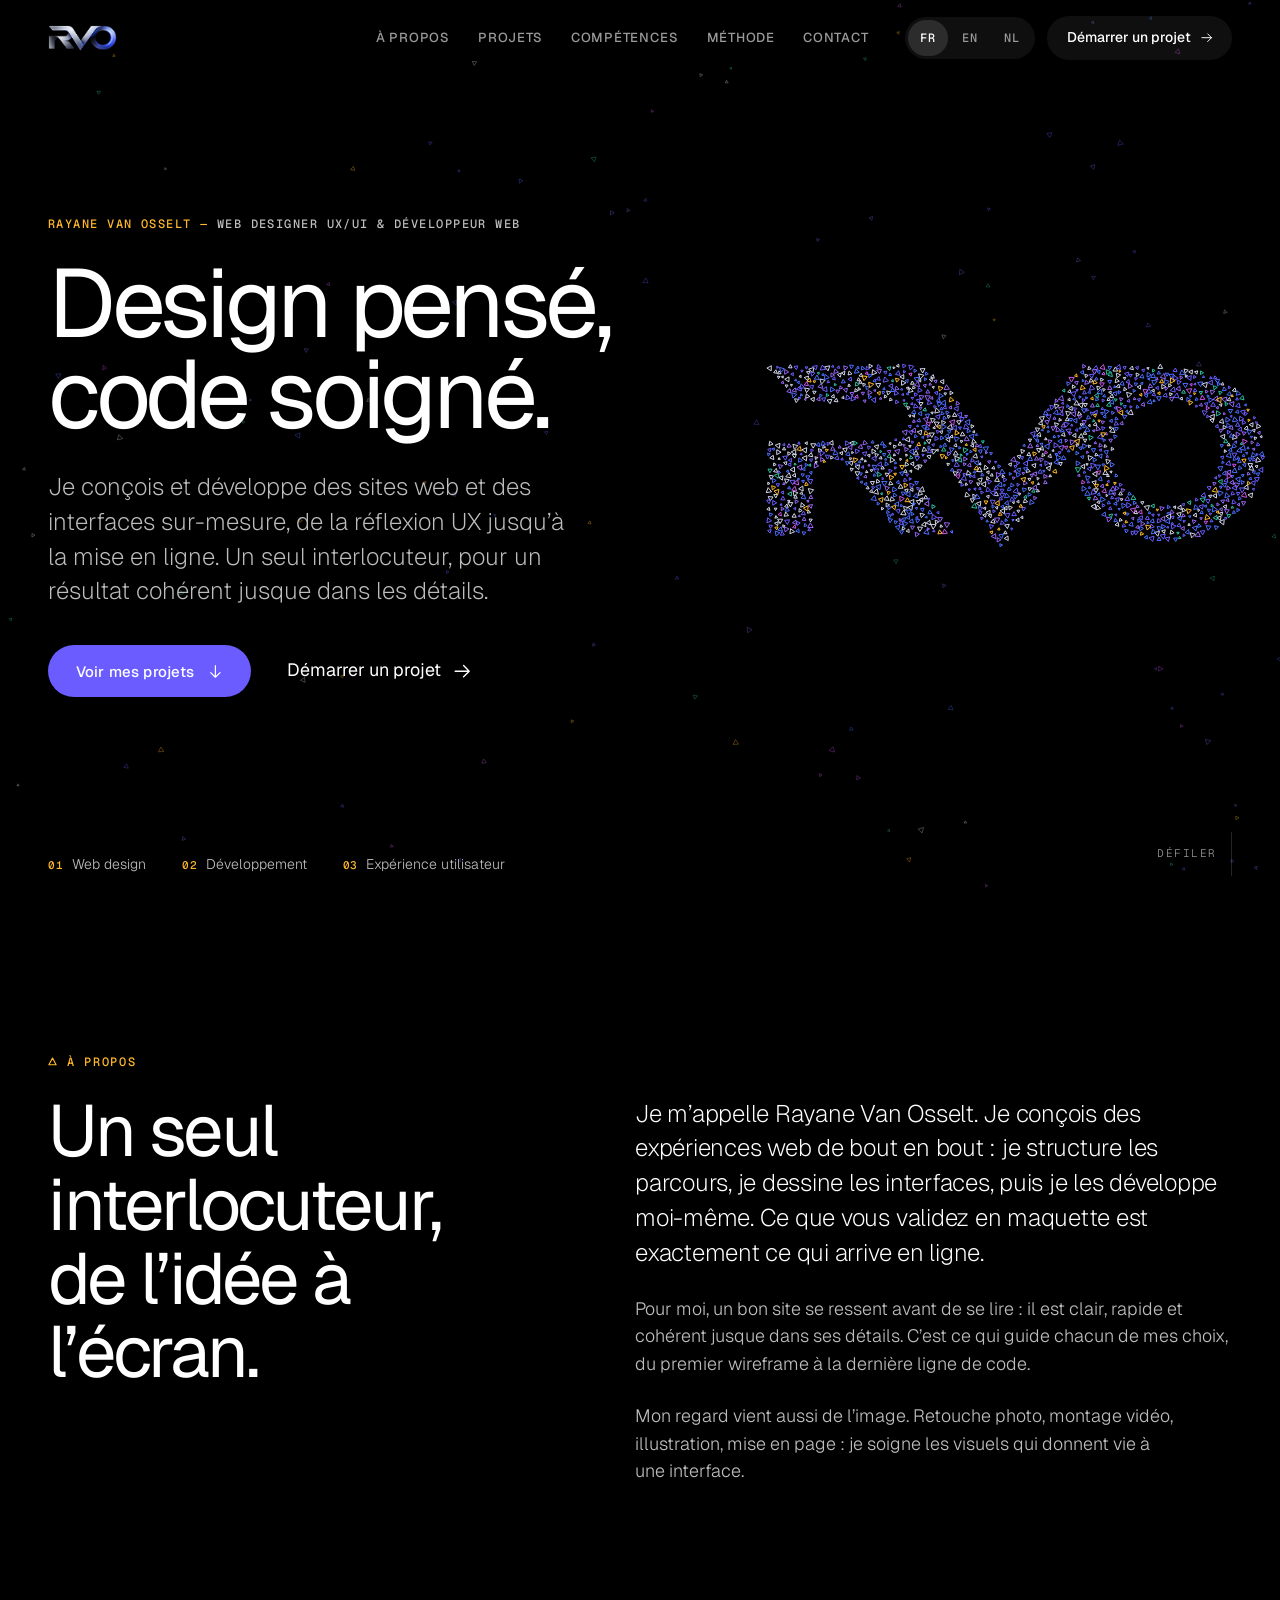
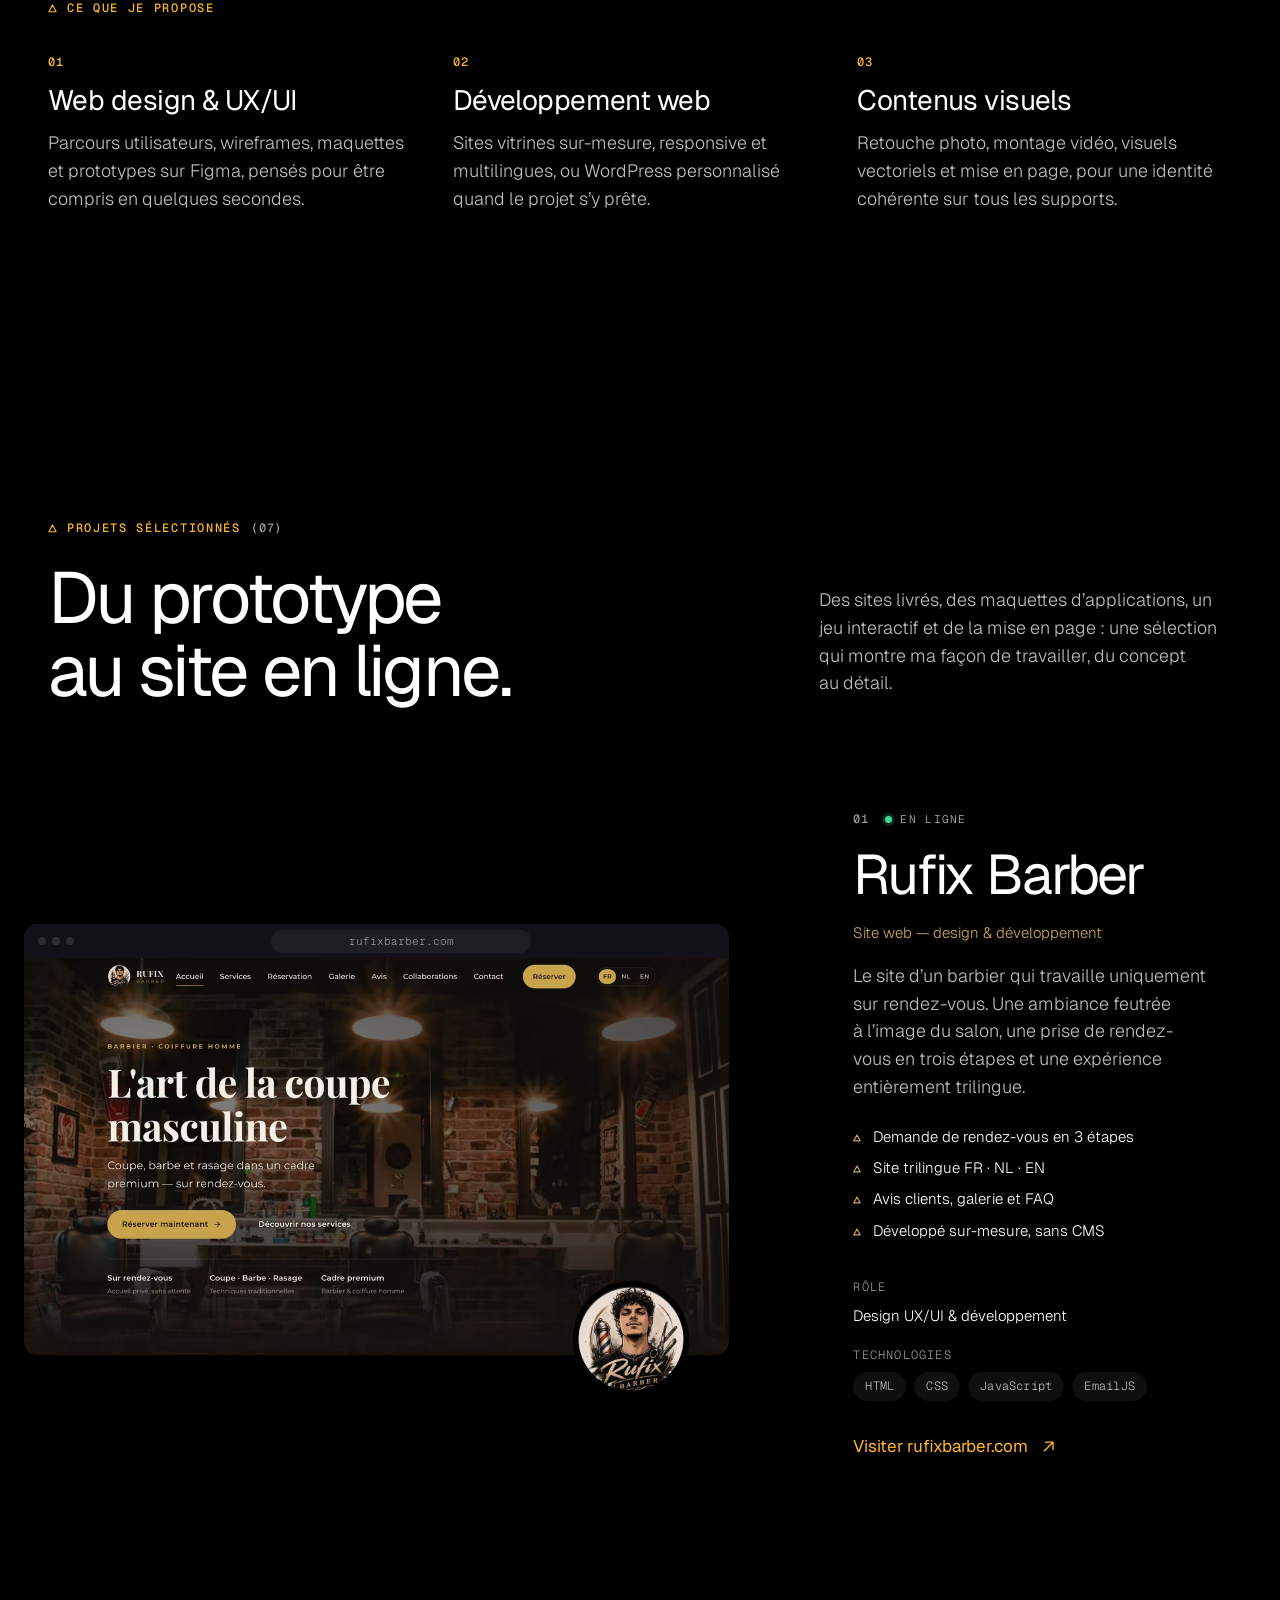
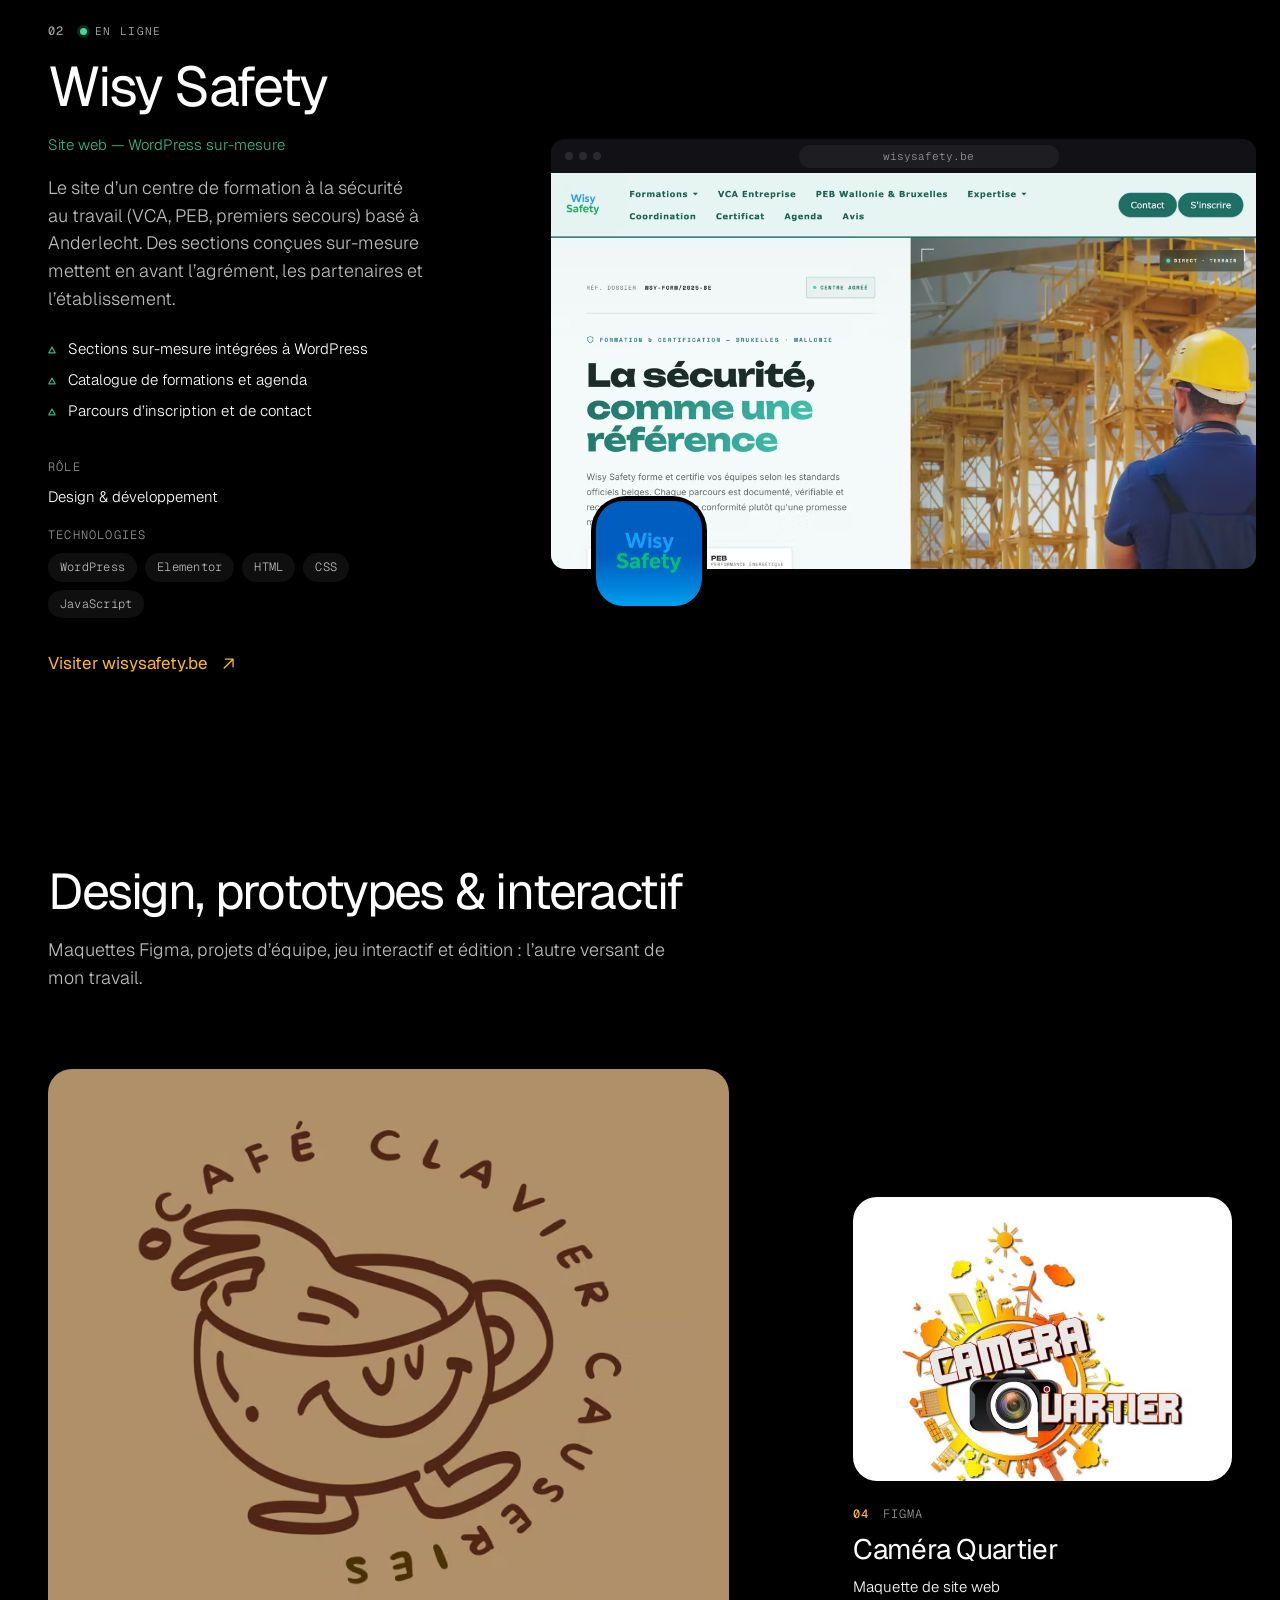
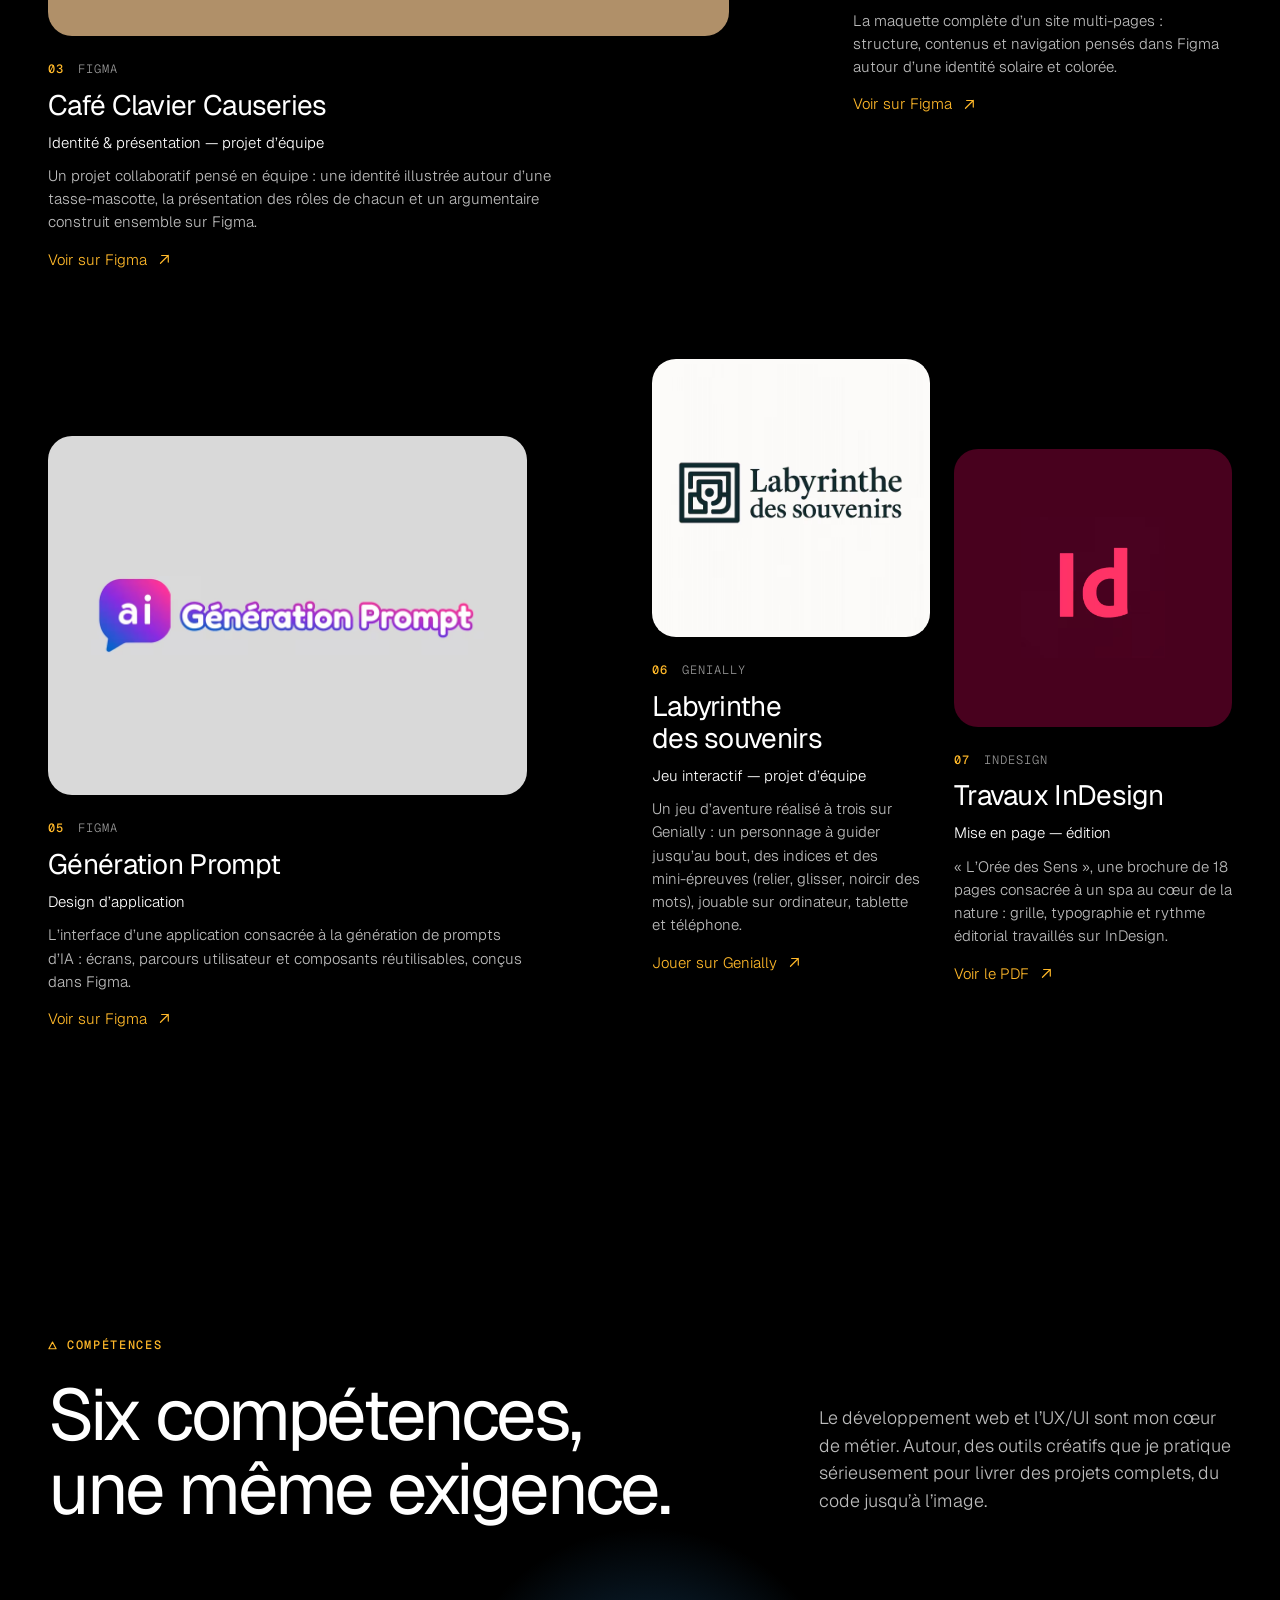
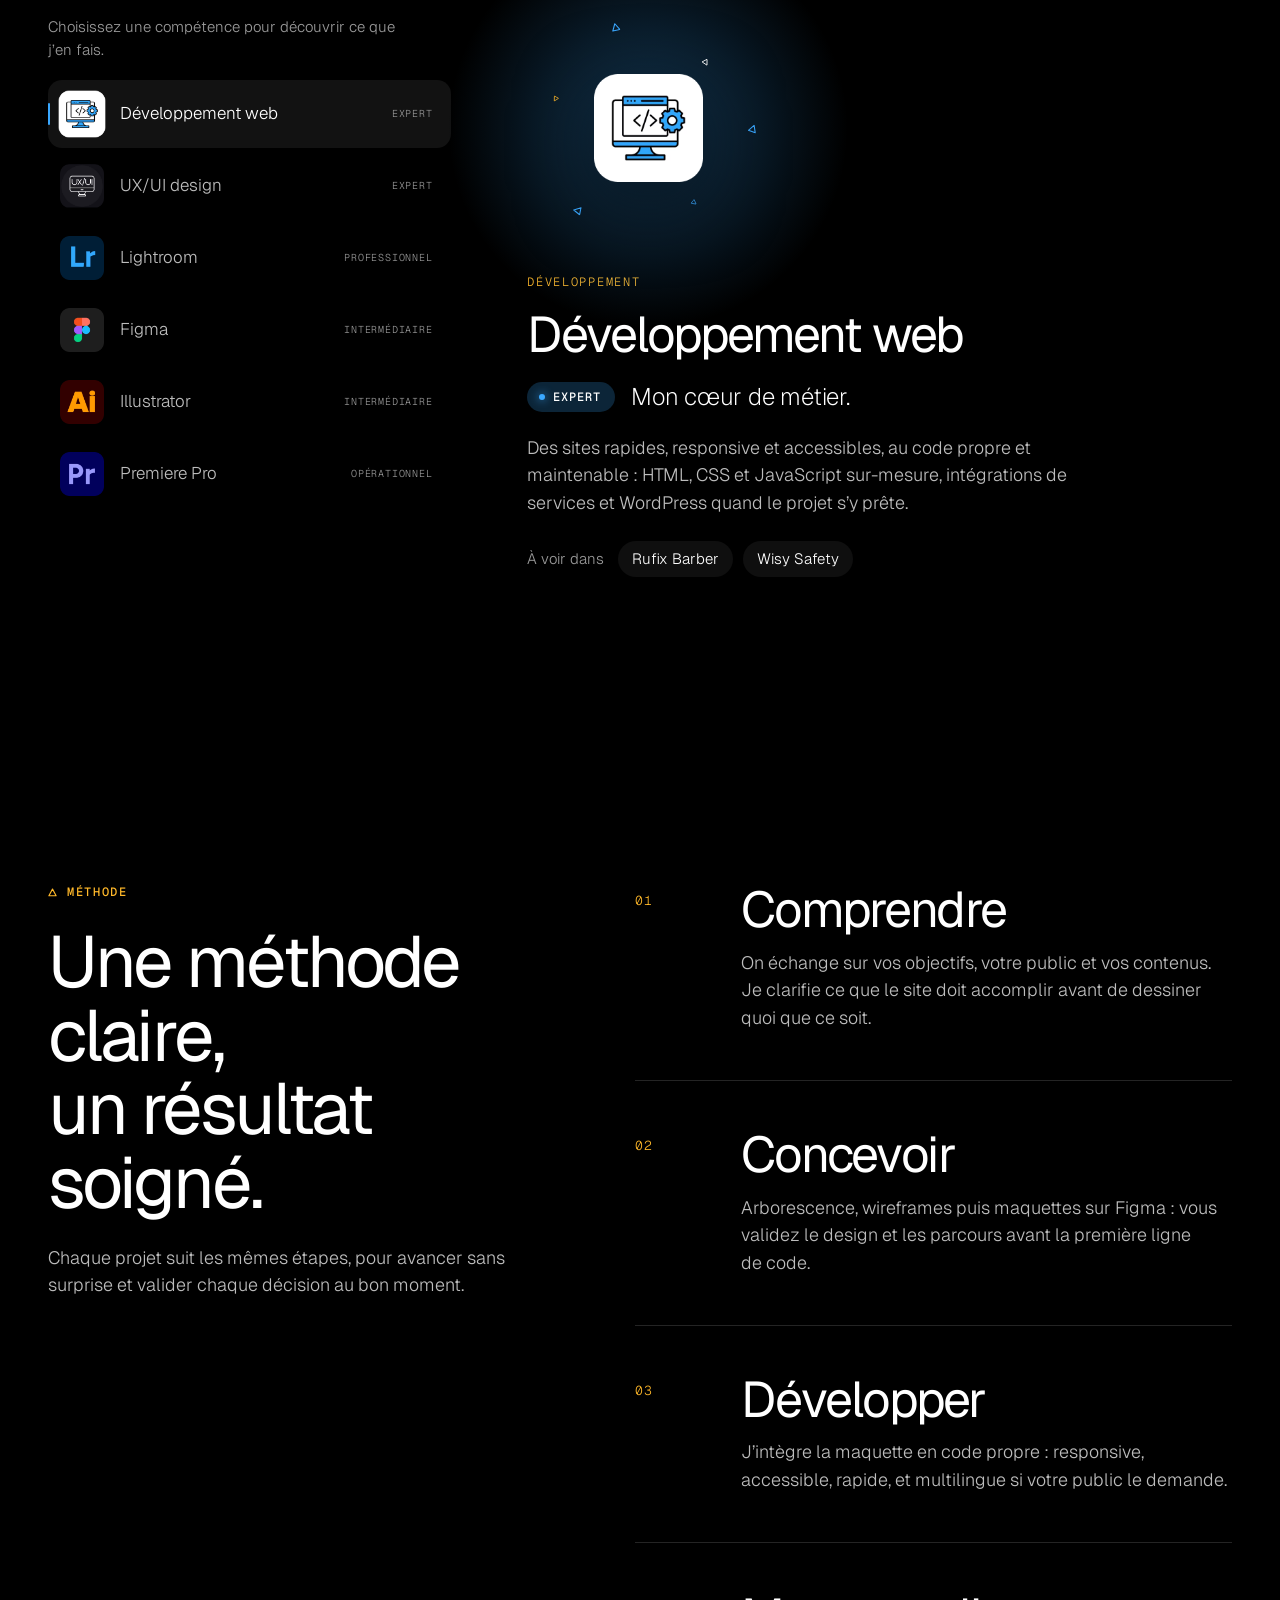
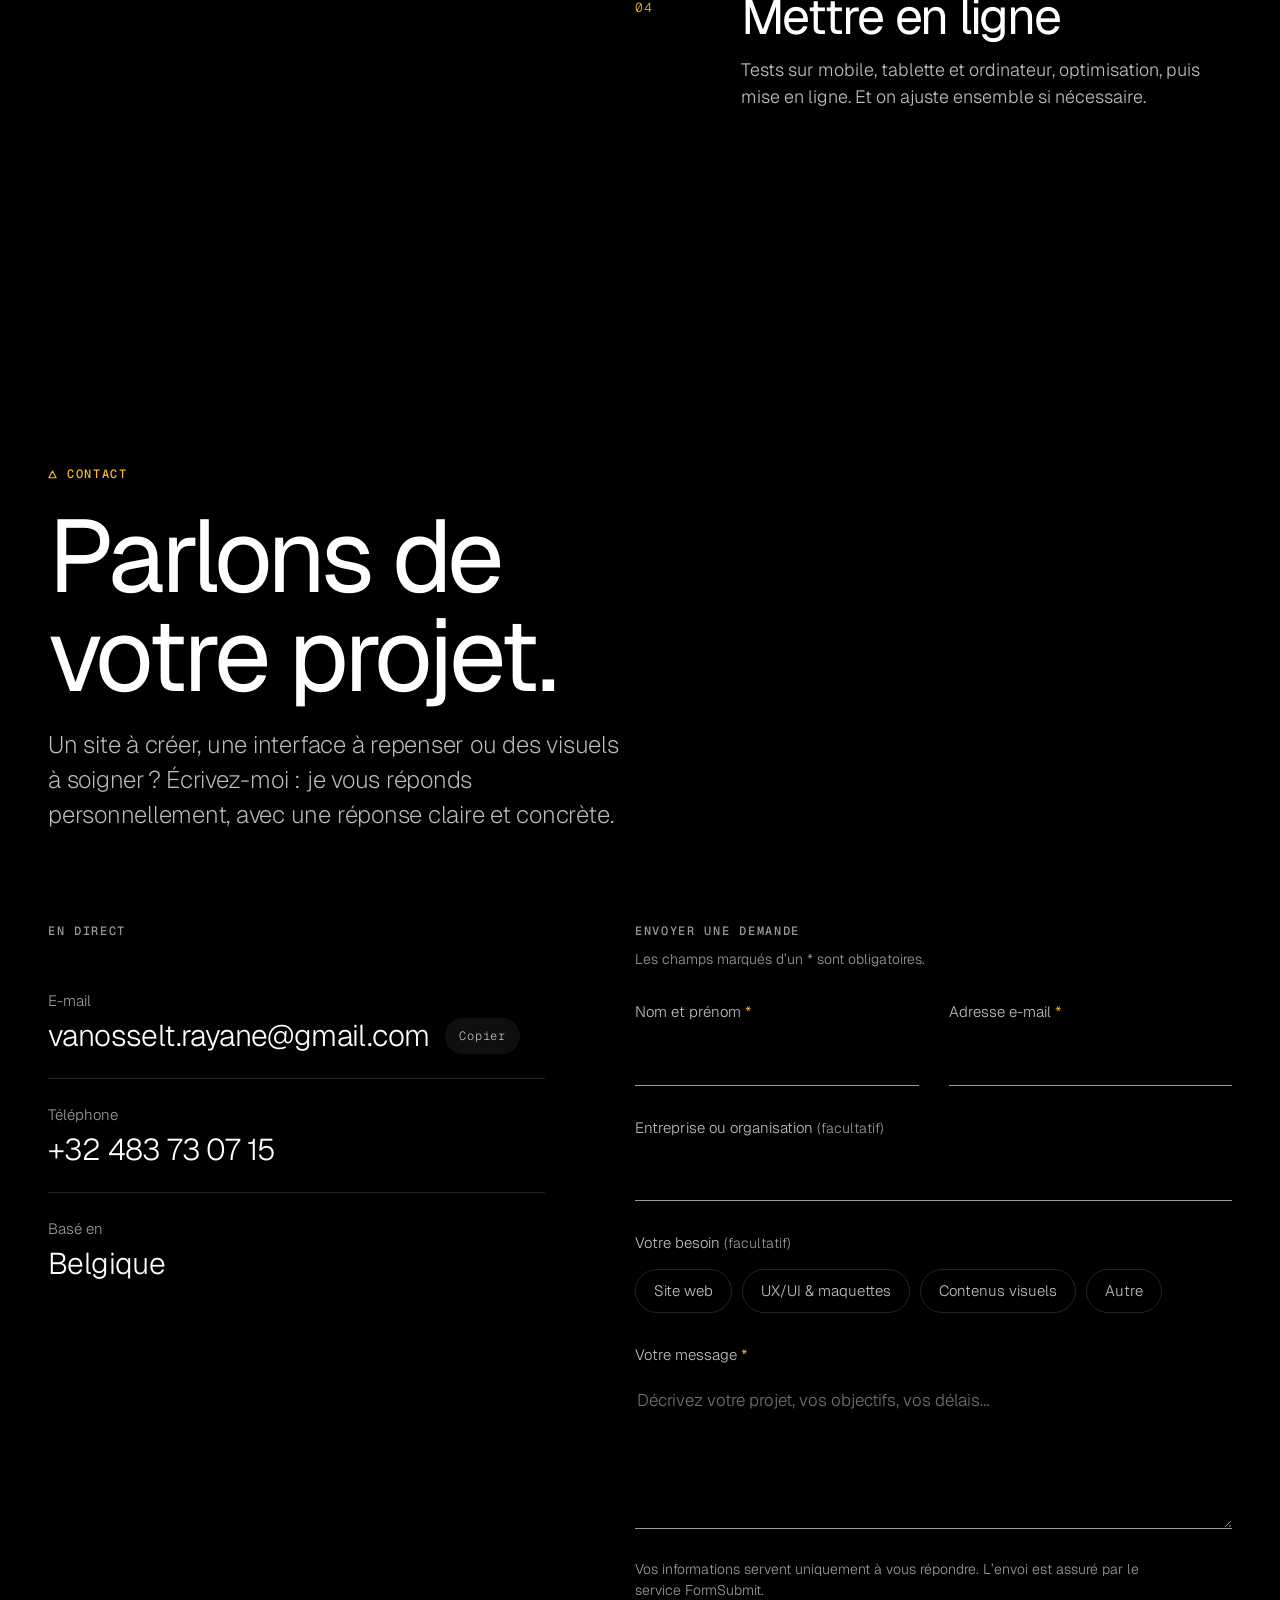
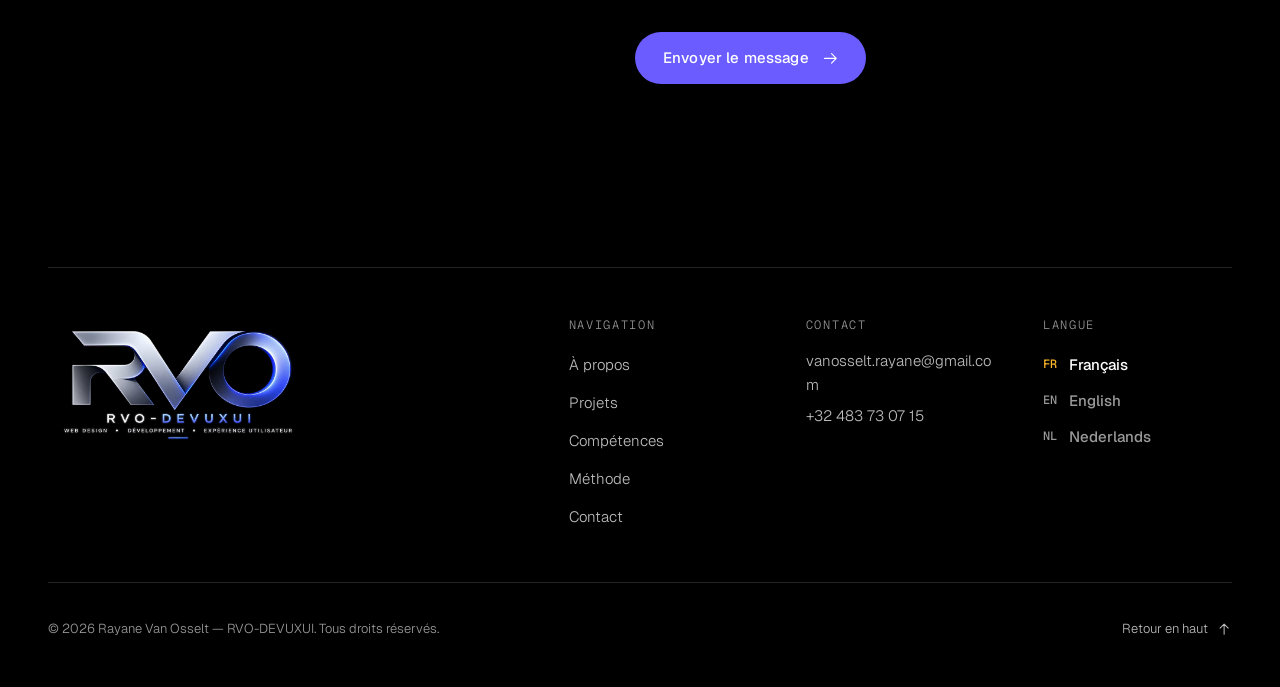
==== index.html @ b2748420 "Création du projet" ====
<!doctype html>
<html lang="fr" class="no-js">
<head>
  <meta charset="utf-8">
  <meta name="viewport" content="width=device-width, initial-scale=1, viewport-fit=cover">
  <title>Rayane Van Osselt — Web designer UX/UI &amp; développeur web | RVO</title>
  <meta name="description" content="Portfolio de Rayane Van Osselt (RVO), web designer UX/UI et développeur web en Belgique : sites sur-mesure, interfaces et visuels soignés.">
  <meta name="author" content="Rayane Van Osselt">
  <link rel="canonical" href="https://rayanevanosselt.github.io/My-Portofolio/">
  <link rel="alternate" hreflang="fr" href="https://rayanevanosselt.github.io/My-Portofolio/">
  <link rel="alternate" hreflang="en" href="https://rayanevanosselt.github.io/My-Portofolio/en/">
  <link rel="alternate" hreflang="nl" href="https://rayanevanosselt.github.io/My-Portofolio/nl/">
  <link rel="alternate" hreflang="x-default" href="https://rayanevanosselt.github.io/My-Portofolio/">

  <meta name="theme-color" content="#000000">
  <meta name="color-scheme" content="dark">

  <meta property="og:type" content="website">
  <meta property="og:site_name" content="RVO — Rayane Van Osselt">
  <meta property="og:title" content="Rayane Van Osselt — Web design, développement &amp; UX/UI">
  <meta property="og:description" content="Portfolio de Rayane Van Osselt (RVO), web designer UX/UI et développeur web en Belgique : sites sur-mesure, interfaces et visuels soignés.">
  <meta property="og:url" content="https://rayanevanosselt.github.io/My-Portofolio/">
  <meta property="og:image" content="https://rayanevanosselt.github.io/My-Portofolio/assets/img/brand/og-image.jpg">
  <meta property="og:image:width" content="1200">
  <meta property="og:image:height" content="630">
  <meta property="og:image:alt" content="Logo RVO-DEVUXUI : web design, développement, expérience utilisateur">
  <meta property="og:locale" content="fr_BE">
  <meta property="og:locale:alternate" content="en_GB">
  <meta property="og:locale:alternate" content="nl_BE">

  <meta name="twitter:card" content="summary_large_image">

  <link rel="icon" href="favicon.ico" sizes="32x32 48x48">
  <link rel="apple-touch-icon" href="assets/img/brand/apple-touch-icon.png">
  <link rel="manifest" href="site.webmanifest">

  <link rel="preconnect" href="https://fonts.googleapis.com">
  <link rel="preconnect" href="https://fonts.gstatic.com" crossorigin>
  <link rel="stylesheet" href="https://fonts.googleapis.com/css2?family=Geist+Mono:wght@400;500&family=Geist:wght@200..700&display=swap">
  <link rel="stylesheet" href="assets/css/main.css?v=68f683b667">

  <script>
    (function (d, w) {
      var root = d.documentElement;
      root.classList.replace('no-js', 'js');
      try {
        var saved = w.localStorage.getItem('rvo:lang');
        if (saved === 'en' || saved === 'nl') { w.location.replace(saved + '/' + w.location.hash); return; }
        if (w.sessionStorage.getItem('rvo:lang-switch')) root.classList.add('is-lang-switch');
      } catch (e) {}
    })(document, window);
  </script>
  <script type="importmap">{"imports":{"./assets/js/data/rvo-points.js":"./assets/js/data/rvo-points.js?v=3d1e92873a","./assets/js/main.js":"./assets/js/main.js?v=f0aefd84a9","./assets/js/modules/constellation.js":"./assets/js/modules/constellation.js?v=b98fe73303","./assets/js/modules/contact.js":"./assets/js/modules/contact.js?v=19152c16e9","./assets/js/modules/header.js":"./assets/js/modules/header.js?v=0f2d52e642","./assets/js/modules/language.js":"./assets/js/modules/language.js?v=b19ee75278","./assets/js/modules/menu.js":"./assets/js/modules/menu.js?v=546b6b1511","./assets/js/modules/reveal.js":"./assets/js/modules/reveal.js?v=4427d37635","./assets/js/modules/skills.js":"./assets/js/modules/skills.js?v=ba163e7f9e"}}</script>
  <link rel="modulepreload" href="./assets/js/data/rvo-points.js?v=3d1e92873a">
  <link rel="modulepreload" href="./assets/js/modules/constellation.js?v=b98fe73303">
  <link rel="modulepreload" href="./assets/js/modules/contact.js?v=19152c16e9">
  <link rel="modulepreload" href="./assets/js/modules/header.js?v=0f2d52e642">
  <link rel="modulepreload" href="./assets/js/modules/language.js?v=b19ee75278">
  <link rel="modulepreload" href="./assets/js/modules/menu.js?v=546b6b1511">
  <link rel="modulepreload" href="./assets/js/modules/reveal.js?v=4427d37635">
  <link rel="modulepreload" href="./assets/js/modules/skills.js?v=ba163e7f9e">

  <script type="module" src="assets/js/main.js?v=0e2c525be6"></script>
  <script type="application/ld+json">{"@context":"https://schema.org","@graph":[{"@type":"Person","@id":"https://rayanevanosselt.github.io/My-Portofolio/#person","name":"Rayane Van Osselt","alternateName":"RVO","jobTitle":"Web designer UX/UI & développeur web","url":"https://rayanevanosselt.github.io/My-Portofolio/","email":"mailto:vanosselt.rayane@gmail.com","telephone":"+32483730715","image":"https://rayanevanosselt.github.io/My-Portofolio/assets/img/brand/og-image.jpg","knowsAbout":["Web development","UX/UI design","Figma","Adobe Illustrator","Adobe Lightroom","Adobe Premiere Pro","WordPress"]},{"@type":"WebSite","@id":"https://rayanevanosselt.github.io/My-Portofolio/#website","url":"https://rayanevanosselt.github.io/My-Portofolio/","name":"RVO — Rayane Van Osselt","inLanguage":["fr","en","nl"],"publisher":{"@id":"https://rayanevanosselt.github.io/My-Portofolio/#person"}},{"@type":"WebPage","@id":"https://rayanevanosselt.github.io/My-Portofolio/#webpage","url":"https://rayanevanosselt.github.io/My-Portofolio/","name":"Rayane Van Osselt — Web designer UX/UI & développeur web | RVO","description":"Portfolio de Rayane Van Osselt (RVO), web designer UX/UI et développeur web en Belgique : sites sur-mesure, interfaces et visuels soignés.","inLanguage":"fr","isPartOf":{"@id":"https://rayanevanosselt.github.io/My-Portofolio/#website"},"about":{"@id":"https://rayanevanosselt.github.io/My-Portofolio/#person"}}]}</script>
</head>
<body>
  <a class="skip-link" href="#main">Aller au contenu</a>

  <header class="site-header" data-header>
    <div class="site-header__inner">
      <a class="brand" href="#top" aria-label="RVO — Rayane Van Osselt, retour en haut de page">
        <picture class="brand__mark">
          <source type="image/avif" srcset="assets/img/brand/rvo-mark.avif">
          <img src="assets/img/brand/rvo-mark.png" width="342" height="128" alt="">
        </picture>
        <span class="brand__name" aria-hidden="true">Rayane Van Osselt</span>
      </a>

      <nav class="site-nav" aria-label="Navigation principale">
        <ul class="site-nav__list">
          <li><a href="#about" data-nav-link="about"><span class="nav-index" aria-hidden="true">01</span><span class="nav-label">À propos</span></a></li>
<li><a href="#work" data-nav-link="work"><span class="nav-index" aria-hidden="true">02</span><span class="nav-label">Projets</span></a></li>
<li><a href="#skills" data-nav-link="skills"><span class="nav-index" aria-hidden="true">03</span><span class="nav-label">Compétences</span></a></li>
<li><a href="#method" data-nav-link="method"><span class="nav-index" aria-hidden="true">04</span><span class="nav-label">Méthode</span></a></li>
<li><a href="#contact" data-nav-link="contact"><span class="nav-index" aria-hidden="true">05</span><span class="nav-label">Contact</span></a></li>

        </ul>
      </nav>

      <div class="site-header__actions">
        <nav class="lang-switch" aria-label="Choisir la langue">
          <ul class="lang-switch__list">
            <li><a class="lang-link" href="./" hreflang="fr" lang="fr" data-lang-link="fr" aria-current="true"><span class="lang-link__short" aria-hidden="true">FR</span><span class="lang-link__name">Français</span></a></li>
<li><a class="lang-link" href="en/" hreflang="en" lang="en" data-lang-link="en"><span class="lang-link__short" aria-hidden="true">EN</span><span class="lang-link__name">English</span></a></li>
<li><a class="lang-link" href="nl/" hreflang="nl" lang="nl" data-lang-link="nl"><span class="lang-link__short" aria-hidden="true">NL</span><span class="lang-link__name">Nederlands</span></a></li>

          </ul>
        </nav>
        <a class="header-cta" href="#contact"><span>Démarrer un projet</span><svg class="icon" viewBox="0 0 24 24" aria-hidden="true" focusable="false"><path d="M4.5 12h15m-6-6 6 6-6 6"/></svg></a>
        <button class="menu-button" type="button" aria-expanded="false" aria-controls="mobile-menu" data-menu-open>
          <span class="sr-only">Ouvrir le menu</span>
          <span class="menu-button__bars" aria-hidden="true"></span>
        </button>
      </div>
    </div>
  </header>

  <dialog class="mobile-menu" id="mobile-menu" aria-label="Menu" data-menu>
    <div class="mobile-menu__top">
      <picture class="brand__mark">
        <source type="image/avif" srcset="assets/img/brand/rvo-mark.avif">
        <img src="assets/img/brand/rvo-mark.png" width="342" height="128" alt="RVO">
      </picture>
      <button class="menu-close" type="button" data-menu-close>
        <span class="sr-only">Fermer le menu</span>
        <span class="menu-close__icon" aria-hidden="true"></span>
      </button>
    </div>
    <nav class="mobile-menu__nav" aria-label="Navigation principale">
      <ul>
        <li><a href="#about" data-nav-link="about"><span class="nav-index" aria-hidden="true">01</span><span class="nav-label">À propos</span></a></li>
<li><a href="#work" data-nav-link="work"><span class="nav-index" aria-hidden="true">02</span><span class="nav-label">Projets</span></a></li>
<li><a href="#skills" data-nav-link="skills"><span class="nav-index" aria-hidden="true">03</span><span class="nav-label">Compétences</span></a></li>
<li><a href="#method" data-nav-link="method"><span class="nav-index" aria-hidden="true">04</span><span class="nav-label">Méthode</span></a></li>
<li><a href="#contact" data-nav-link="contact"><span class="nav-index" aria-hidden="true">05</span><span class="nav-label">Contact</span></a></li>

      </ul>
    </nav>
    <div class="mobile-menu__foot">
      <nav class="lang-switch lang-switch--full" aria-label="Choisir la langue">
        <ul class="lang-switch__list">
          <li><a class="lang-link" href="./" hreflang="fr" lang="fr" data-lang-link="fr" aria-current="true"><span class="lang-link__short" aria-hidden="true">FR</span><span class="lang-link__name">Français</span></a></li>
<li><a class="lang-link" href="en/" hreflang="en" lang="en" data-lang-link="en"><span class="lang-link__short" aria-hidden="true">EN</span><span class="lang-link__name">English</span></a></li>
<li><a class="lang-link" href="nl/" hreflang="nl" lang="nl" data-lang-link="nl"><span class="lang-link__short" aria-hidden="true">NL</span><span class="lang-link__name">Nederlands</span></a></li>

        </ul>
      </nav>
      <a class="mobile-menu__mail" href="mailto:vanosselt.rayane@gmail.com?subject=Demande%20de%20collaboration%20%E2%80%94%20Portfolio">vanosselt.rayane@gmail.com</a>
    </div>
  </dialog>

  <main id="main">
    <section class="hero" id="top" aria-labelledby="hero-title" data-hero>
      <canvas class="hero__canvas" aria-hidden="true" data-constellation></canvas>
      <div class="hero__inner container">
        <div class="hero__visual" aria-hidden="true" data-constellation-target>
          <picture class="hero__fallback">
            <source type="image/avif" srcset="assets/img/brand/rvo-mark.avif">
            <img src="assets/img/brand/rvo-mark.png" width="342" height="128" alt="">
          </picture>
        </div>
        <div class="hero__copy">
          <h1 class="hero__title" id="hero-title">
            <span class="hero__eyebrow"><span>Rayane Van Osselt</span><span class="hero__sep" aria-hidden="true"> — </span><span class="hero__role">Web designer UX/UI &amp; développeur web</span></span>
            <span class="hero__headline">Design pensé,<br> code soigné.</span>
          </h1>
          <p class="hero__lead">Je conçois et développe des sites web et des interfaces sur-mesure, de la réflexion UX jusqu’à la mise en ligne. Un seul interlocuteur, pour un résultat cohérent jusque dans les détails.</p>
          <div class="hero__actions">
            <a class="btn btn--primary" href="#work"><span>Voir mes projets</span><svg class="icon icon--down" viewBox="0 0 24 24" aria-hidden="true" focusable="false"><path d="M12 4.5v15m-6-6 6 6 6-6"/></svg></a>
            <a class="link-arrow" href="#contact"><span>Démarrer un projet</span><svg class="icon" viewBox="0 0 24 24" aria-hidden="true" focusable="false"><path d="M4.5 12h15m-6-6 6 6-6 6"/></svg></a>
          </div>
        </div>
      </div>
      <div class="hero__foot container">
        <ol class="hero__disciplines">
          <li><span class="index">01</span>Web design</li>
          <li><span class="index">02</span>Développement</li>
          <li><span class="index">03</span>Expérience utilisateur</li>
          
        </ol>
        <a class="scroll-cue" href="#about"><span>Défiler</span><span class="scroll-cue__line" aria-hidden="true"></span></a>
      </div>
    </section>

    <section class="section about" id="about" aria-labelledby="about-title">
      <div class="container">
        <div class="about__grid">
          <header class="section-head about__head">
            <p class="label" data-reveal>À propos</p>
            <h2 class="title-lg" id="about-title" data-reveal>Un seul interlocuteur,<br> de l’idée à l’écran.</h2>
          </header>
          <div class="about__body">
            <p class="lead" data-reveal>Je m’appelle Rayane Van Osselt. Je conçois des expériences web de bout en bout : je structure les parcours, je dessine les interfaces, puis je les développe moi-même. Ce que vous validez en maquette est exactement ce qui arrive en ligne.</p>
            <p data-reveal>Pour moi, un bon site se ressent avant de se lire : il est clair, rapide et cohérent jusque dans ses détails. C’est ce qui guide chacun de mes choix, du premier wireframe à la dernière ligne de code.</p>
            <p data-reveal>Mon regard vient aussi de l’image. Retouche photo, montage vidéo, illustration, mise en page : je soigne les visuels qui donnent vie à une interface.</p>
          </div>
        </div>

        <div class="services">
          <h3 class="label" data-reveal>Ce que je propose</h3>
          <ul class="services__list">
            <li class="service" data-reveal>
              <span class="index">01</span>
              <h4 class="service__title">Web design &amp; UX/UI</h4>
              <p class="service__text">Parcours utilisateurs, wireframes, maquettes et prototypes sur Figma, pensés pour être compris en quelques secondes.</p>
            </li>
            <li class="service" data-reveal>
              <span class="index">02</span>
              <h4 class="service__title">Développement web</h4>
              <p class="service__text">Sites vitrines sur-mesure, responsive et multilingues, ou WordPress personnalisé quand le projet s’y prête.</p>
            </li>
            <li class="service" data-reveal>
              <span class="index">03</span>
              <h4 class="service__title">Contenus visuels</h4>
              <p class="service__text">Retouche photo, montage vidéo, visuels vectoriels et mise en page, pour une identité cohérente sur tous les supports.</p>
            </li>
            
          </ul>
        </div>
      </div>
    </section>

    <section class="section work" id="work" aria-labelledby="work-title">
      <div class="container">
        <header class="section-head section-head--split">
          <div>
            <p class="label" data-reveal>Projets sélectionnés <span class="label__count">(07)</span></p>
            <h2 class="title-lg" id="work-title" data-reveal>Du prototype<br> au site en ligne.</h2>
          </div>
          <p class="section-head__intro" data-reveal>Des sites livrés, des maquettes d’applications, un jeu interactif et de la mise en page : une sélection qui montre ma façon de travailler, du concept au détail.</p>
        </header>

        <div class="cases">
          <article class="case case--rufix" id="project-rufix" aria-labelledby="project-rufix-title" style="--accent: #c9a45c">
            <div class="case__media" data-reveal>
              <a class="browser" href="https://rufixbarber.com/" target="_blank" rel="noopener" tabindex="-1" aria-describedby="new-tab-hint">
                <span class="browser__bar" aria-hidden="true"><span class="browser__dots"></span><span class="browser__url">rufixbarber.com</span></span>
                <span class="browser__screen">
                  <picture>
                    <source type="image/avif" srcset="assets/img/projects/rufix-site-720.avif 720w, assets/img/projects/rufix-site-1200.avif 1200w, assets/img/projects/rufix-site-2000.avif 2000w" sizes="(min-width: 1320px) 780px, (min-width: 960px) 60vw, 94vw">
                    <img src="assets/img/projects/rufix-site-1200.jpg" width="1440" height="900" alt="Page d’accueil du site Rufix Barber, avec le titre « L’art de la coupe masculine »" loading="lazy" decoding="async">
                  </picture>
                </span>
              </a>
              <picture class="case__badge">
                <source type="image/avif" srcset="assets/img/projects/rufix-logo-320.avif 320w, assets/img/projects/rufix-logo-640.avif 640w" sizes="120px">
                <img src="assets/img/projects/rufix-logo-320.png" width="320" height="320" alt="Logo Rufix Barber" loading="lazy" decoding="async">
              </picture>
            </div>
            <div class="case__info">
              <p class="case__kicker"><span class="index">01</span><span class="live">En ligne</span></p>
              <h3 class="case__title" id="project-rufix-title" data-reveal>Rufix Barber</h3>
              <p class="case__category" data-reveal>Site web — design &amp; développement</p>
              <p class="case__summary" data-reveal>Le site d’un barbier qui travaille uniquement sur rendez-vous. Une ambiance feutrée à l’image du salon, une prise de rendez-vous en trois étapes et une expérience entièrement trilingue.</p>
              <ul class="case__features" data-reveal>
                <li>Demande de rendez-vous en 3 étapes</li>
                <li>Site trilingue FR · NL · EN</li>
                <li>Avis clients, galerie et FAQ</li>
                <li>Développé sur-mesure, sans CMS</li>
                
              </ul>
              <dl class="case__facts" data-reveal>
                <div><dt>Rôle</dt><dd>Design UX/UI &amp; développement</dd></div>
                <div><dt>Technologies</dt><dd><ul class="tags"><li>HTML</li><li>CSS</li><li>JavaScript</li><li>EmailJS</li></ul></dd></div>
              </dl>
              <a class="link-arrow link-arrow--lg" href="https://rufixbarber.com/" target="_blank" rel="noopener" aria-describedby="new-tab-hint" data-reveal><span>Visiter rufixbarber.com</span><svg class="icon icon--external" viewBox="0 0 24 24" aria-hidden="true" focusable="false"><path d="M7 17 17 7m-8.5 0H17v8.5"/></svg></a>
            </div>
          </article>
          <article class="case case--wisy" id="project-wisy" aria-labelledby="project-wisy-title" style="--accent: #2fb58e">
            <div class="case__media" data-reveal>
              <a class="browser" href="https://wisysafety.be/" target="_blank" rel="noopener" tabindex="-1" aria-describedby="new-tab-hint">
                <span class="browser__bar" aria-hidden="true"><span class="browser__dots"></span><span class="browser__url">wisysafety.be</span></span>
                <span class="browser__screen">
                  <picture>
                    <source type="image/avif" srcset="assets/img/projects/wisy-site-720.avif 720w, assets/img/projects/wisy-site-1200.avif 1200w, assets/img/projects/wisy-site-2000.avif 2000w" sizes="(min-width: 1320px) 780px, (min-width: 960px) 60vw, 94vw">
                    <img src="assets/img/projects/wisy-site-1200.jpg" width="1440" height="900" alt="Page d’accueil du site Wisy Safety, avec le titre « La sécurité, comme une référence »" loading="lazy" decoding="async">
                  </picture>
                </span>
              </a>
              <picture class="case__badge">
                <source type="image/avif" srcset="assets/img/projects/wisy-logo-320.avif 320w, assets/img/projects/wisy-logo-640.avif 640w" sizes="120px">
                <img src="assets/img/projects/wisy-logo-320.jpg" width="320" height="320" alt="Logo Wisy Safety" loading="lazy" decoding="async">
              </picture>
            </div>
            <div class="case__info">
              <p class="case__kicker"><span class="index">02</span><span class="live">En ligne</span></p>
              <h3 class="case__title" id="project-wisy-title" data-reveal>Wisy Safety</h3>
              <p class="case__category" data-reveal>Site web — WordPress sur-mesure</p>
              <p class="case__summary" data-reveal>Le site d’un centre de formation à la sécurité au travail (VCA, PEB, premiers secours) basé à Anderlecht. Des sections conçues sur-mesure mettent en avant l’agrément, les partenaires et l’établissement.</p>
              <ul class="case__features" data-reveal>
                <li>Sections sur-mesure intégrées à WordPress</li>
                <li>Catalogue de formations et agenda</li>
                <li>Parcours d’inscription et de contact</li>
                
              </ul>
              <dl class="case__facts" data-reveal>
                <div><dt>Rôle</dt><dd>Design &amp; développement</dd></div>
                <div><dt>Technologies</dt><dd><ul class="tags"><li>WordPress</li><li>Elementor</li><li>HTML</li><li>CSS</li><li>JavaScript</li></ul></dd></div>
              </dl>
              <a class="link-arrow link-arrow--lg" href="https://wisysafety.be/" target="_blank" rel="noopener" aria-describedby="new-tab-hint" data-reveal><span>Visiter wisysafety.be</span><svg class="icon icon--external" viewBox="0 0 24 24" aria-hidden="true" focusable="false"><path d="M7 17 17 7m-8.5 0H17v8.5"/></svg></a>
            </div>
          </article>
          
        </div>

        <div class="design-work">
          <header class="design-work__head">
            <h3 class="title-md" data-reveal>Design, prototypes &amp; interactif</h3>
            <p data-reveal>Maquettes Figma, projets d’équipe, jeu interactif et édition : l’autre versant de mon travail.</p>
          </header>
          <ul class="mosaic">
            <li class="tile tile--cafe" id="project-cafe" data-reveal>
              <div class="tile__plate" style="--plate: #b09069; --inset: 4%">
                <picture>
                  <source type="image/avif" srcset="assets/img/projects/cafe-720.avif 720w, assets/img/projects/cafe-1280.avif 1280w" sizes="(min-width: 960px) 45vw, 94vw">
                  <img src="assets/img/projects/cafe-720.jpg" width="1280" height="1071" alt="Logo Café Clavier Causeries : une tasse de café souriante dessinée à la main" loading="lazy" decoding="async">
                </picture>
                <span class="tile__chip" aria-hidden="true"><svg class="icon icon--external" viewBox="0 0 24 24" aria-hidden="true" focusable="false"><path d="M7 17 17 7m-8.5 0H17v8.5"/></svg></span>
              </div>
              <div class="tile__body">
                <p class="tile__meta"><span class="index">03</span><span>Figma</span></p>
                <h4 class="tile__title"><a class="tile__link" href="https://www.figma.com/design/RElyYVF4qAU7IdlGzl4cxj/Team-Caf%C3%A9--Clavier--Causeries---Pratique-collaboratif?node-id=0-1&amp;t=sN4sZSgy4mNBI4lN-1" target="_blank" rel="noopener" aria-describedby="new-tab-hint">Café Clavier Causeries</a></h4>
                <p class="tile__category">Identité &amp; présentation — projet d’équipe</p>
                <p class="tile__summary">Un projet collaboratif pensé en équipe : une identité illustrée autour d’une tasse-mascotte, la présentation des rôles de chacun et un argumentaire construit ensemble sur Figma.</p>
                <p class="tile__cta" aria-hidden="true"><span>Voir sur Figma</span><svg class="icon icon--external" viewBox="0 0 24 24" aria-hidden="true" focusable="false"><path d="M7 17 17 7m-8.5 0H17v8.5"/></svg></p>
              </div>
            </li>
            <li class="tile tile--camera" id="project-camera" data-reveal>
              <div class="tile__plate" style="--plate: #ffffff; --inset: 6%">
                <picture>
                  <source type="image/avif" srcset="assets/img/projects/camera-640.avif 640w, assets/img/projects/camera-1008.avif 1008w" sizes="(min-width: 960px) 45vw, 94vw">
                  <img src="assets/img/projects/camera-640.jpg" width="1008" height="1008" alt="Logo Caméra Quartier : un appareil photo au centre d’une ville illustrée" loading="lazy" decoding="async">
                </picture>
                <span class="tile__chip" aria-hidden="true"><svg class="icon icon--external" viewBox="0 0 24 24" aria-hidden="true" focusable="false"><path d="M7 17 17 7m-8.5 0H17v8.5"/></svg></span>
              </div>
              <div class="tile__body">
                <p class="tile__meta"><span class="index">04</span><span>Figma</span></p>
                <h4 class="tile__title"><a class="tile__link" href="https://www.figma.com/design/4PXMrEmzsVbpCA2KM1MdPa/Maquette-cam%C3%A9ra-quartier?node-id=0-1&amp;t=zRcTltkjKUozFzHD-1" target="_blank" rel="noopener" aria-describedby="new-tab-hint">Caméra Quartier</a></h4>
                <p class="tile__category">Maquette de site web</p>
                <p class="tile__summary">La maquette complète d’un site multi-pages : structure, contenus et navigation pensés dans Figma autour d’une identité solaire et colorée.</p>
                <p class="tile__cta" aria-hidden="true"><span>Voir sur Figma</span><svg class="icon icon--external" viewBox="0 0 24 24" aria-hidden="true" focusable="false"><path d="M7 17 17 7m-8.5 0H17v8.5"/></svg></p>
              </div>
            </li>
            <li class="tile tile--prompt" id="project-prompt" data-reveal>
              <div class="tile__plate" style="--plate: #d9d9d9; --inset: 9%">
                <picture>
                  <source type="image/avif" srcset="assets/img/projects/prompt-800.avif 800w, assets/img/projects/prompt-1600.avif 1600w" sizes="(min-width: 960px) 45vw, 94vw">
                  <img src="assets/img/projects/prompt-800.jpg" width="1824" height="364" alt="Logo Génération Prompt : une bulle de dialogue « ai » en dégradé" loading="lazy" decoding="async">
                </picture>
                <span class="tile__chip" aria-hidden="true"><svg class="icon icon--external" viewBox="0 0 24 24" aria-hidden="true" focusable="false"><path d="M7 17 17 7m-8.5 0H17v8.5"/></svg></span>
              </div>
              <div class="tile__body">
                <p class="tile__meta"><span class="index">05</span><span>Figma</span></p>
                <h4 class="tile__title"><a class="tile__link" href="https://www.figma.com/design/RGqMD31JvasyM11NjWlvBk/G%C3%A9n%C3%A9ration-Prompt?node-id=0-1&amp;t=gr6GIJBHIB88enQC-1" target="_blank" rel="noopener" aria-describedby="new-tab-hint">Génération Prompt</a></h4>
                <p class="tile__category">Design d’application</p>
                <p class="tile__summary">L’interface d’une application consacrée à la génération de prompts d’IA : écrans, parcours utilisateur et composants réutilisables, conçus dans Figma.</p>
                <p class="tile__cta" aria-hidden="true"><span>Voir sur Figma</span><svg class="icon icon--external" viewBox="0 0 24 24" aria-hidden="true" focusable="false"><path d="M7 17 17 7m-8.5 0H17v8.5"/></svg></p>
              </div>
            </li>
            <li class="tile tile--labyrinthe" id="project-labyrinthe" data-reveal>
              <div class="tile__plate" style="--plate: #fcfbf9; --inset: 2%">
                <picture>
                  <source type="image/avif" srcset="assets/img/projects/labyrinthe-640.avif 640w, assets/img/projects/labyrinthe-1024.avif 1024w" sizes="(min-width: 960px) 45vw, 94vw">
                  <img src="assets/img/projects/labyrinthe-640.jpg" width="1024" height="1024" alt="Logo Labyrinthe des souvenirs : un labyrinthe carré stylisé" loading="lazy" decoding="async">
                </picture>
                <span class="tile__chip" aria-hidden="true"><svg class="icon icon--external" viewBox="0 0 24 24" aria-hidden="true" focusable="false"><path d="M7 17 17 7m-8.5 0H17v8.5"/></svg></span>
              </div>
              <div class="tile__body">
                <p class="tile__meta"><span class="index">06</span><span>Genially</span></p>
                <h4 class="tile__title"><a class="tile__link" href="https://view.genially.com/658003e9ac1dbd0014b8f072" target="_blank" rel="noopener" aria-describedby="new-tab-hint">Labyrinthe des souvenirs</a></h4>
                <p class="tile__category">Jeu interactif — projet d’équipe</p>
                <p class="tile__summary">Un jeu d’aventure réalisé à trois sur Genially : un personnage à guider jusqu’au bout, des indices et des mini-épreuves (relier, glisser, noircir des mots), jouable sur ordinateur, tablette et téléphone.</p>
                <p class="tile__cta" aria-hidden="true"><span>Jouer sur Genially</span><svg class="icon icon--external" viewBox="0 0 24 24" aria-hidden="true" focusable="false"><path d="M7 17 17 7m-8.5 0H17v8.5"/></svg></p>
              </div>
            </li>
            <li class="tile tile--indesign" id="project-indesign" data-reveal>
              <div class="tile__plate" style="--plate: #48011e; --inset: 24%">
                <picture>
                  <source type="image/avif" srcset="assets/img/projects/indesign-500.avif 500w" sizes="(min-width: 960px) 45vw, 94vw">
                  <img src="assets/img/projects/indesign-500.jpg" width="500" height="488" alt="Icône Adobe InDesign" loading="lazy" decoding="async">
                </picture>
                <span class="tile__chip" aria-hidden="true"><svg class="icon icon--external" viewBox="0 0 24 24" aria-hidden="true" focusable="false"><path d="M7 17 17 7m-8.5 0H17v8.5"/></svg></span>
              </div>
              <div class="tile__body">
                <p class="tile__meta"><span class="index">07</span><span>InDesign</span></p>
                <h4 class="tile__title"><a class="tile__link" href="https://drive.google.com/file/d/1celDfAQkuU2JuAsVcUZZHq5HIpRlDsSl/view?usp=sharing" target="_blank" rel="noopener" aria-describedby="new-tab-hint">Travaux InDesign</a></h4>
                <p class="tile__category">Mise en page — édition</p>
                <p class="tile__summary">« L’Orée des Sens », une brochure de 18 pages consacrée à un spa au cœur de la nature : grille, typographie et rythme éditorial travaillés sur InDesign.</p>
                <p class="tile__cta" aria-hidden="true"><span>Voir le PDF</span><svg class="icon icon--external" viewBox="0 0 24 24" aria-hidden="true" focusable="false"><path d="M7 17 17 7m-8.5 0H17v8.5"/></svg></p>
              </div>
            </li>
            
          </ul>
        </div>
      </div>
    </section>

    <section class="section skills" id="skills" aria-labelledby="skills-title">
      <div class="container">
        <header class="section-head section-head--split">
          <div>
            <p class="label" data-reveal>Compétences</p>
            <h2 class="title-lg" id="skills-title" data-reveal>Six compétences,<br> une même exigence.</h2>
          </div>
          <p class="section-head__intro" data-reveal>Le développement web et l’UX/UI sont mon cœur de métier. Autour, des outils créatifs que je pratique sérieusement pour livrer des projets complets, du code jusqu’à l’image.</p>
        </header>

        <div class="skills__console" data-skills data-reveal>
          <div class="skills__rail">
            <p class="skills__hint" id="skills-hint">Choisissez une compétence pour découvrir ce que j’en fais.</p>
            <div class="skills__list" role="tablist" aria-label="Mes compétences" aria-describedby="skills-hint">
              <button class="skill-tab" type="button" role="tab" id="skill-tab-web" aria-controls="skill-panel-web" aria-selected="true" tabindex="0" style="--skill: #3aa8ff" data-color="#3aa8ff">
                <picture class="skill-tab__icon">
                  <source type="image/avif" srcset="assets/img/skills/web-dev.avif">
                  <img src="assets/img/skills/web-dev.png" width="320" height="320" alt="" loading="lazy" decoding="async">
                </picture>
                <span class="skill-tab__name">Développement web</span>
                <span class="skill-tab__level">Expert</span>
              </button>
              <button class="skill-tab" type="button" role="tab" id="skill-tab-uxui" aria-controls="skill-panel-uxui" aria-selected="false" tabindex="-1" style="--skill: #9d8cff" data-color="#9d8cff">
                <picture class="skill-tab__icon">
                  <source type="image/avif" srcset="assets/img/skills/ux-ui.avif">
                  <img src="assets/img/skills/ux-ui.png" width="320" height="320" alt="" loading="lazy" decoding="async">
                </picture>
                <span class="skill-tab__name">UX/UI design</span>
                <span class="skill-tab__level">Expert</span>
              </button>
              <button class="skill-tab" type="button" role="tab" id="skill-tab-lightroom" aria-controls="skill-panel-lightroom" aria-selected="false" tabindex="-1" style="--skill: #31a8ff" data-color="#31a8ff">
                <picture class="skill-tab__icon">
                  <source type="image/avif" srcset="assets/img/skills/lightroom.avif">
                  <img src="assets/img/skills/lightroom.png" width="320" height="320" alt="" loading="lazy" decoding="async">
                </picture>
                <span class="skill-tab__name">Lightroom</span>
                <span class="skill-tab__level">Professionnel</span>
              </button>
              <button class="skill-tab" type="button" role="tab" id="skill-tab-figma" aria-controls="skill-panel-figma" aria-selected="false" tabindex="-1" style="--skill: #a259ff" data-color="#a259ff">
                <picture class="skill-tab__icon">
                  <source type="image/avif" srcset="assets/img/skills/figma.avif">
                  <img src="assets/img/skills/figma.png" width="320" height="320" alt="" loading="lazy" decoding="async">
                </picture>
                <span class="skill-tab__name">Figma</span>
                <span class="skill-tab__level">Intermédiaire</span>
              </button>
              <button class="skill-tab" type="button" role="tab" id="skill-tab-illustrator" aria-controls="skill-panel-illustrator" aria-selected="false" tabindex="-1" style="--skill: #ff9a00" data-color="#ff9a00">
                <picture class="skill-tab__icon">
                  <source type="image/avif" srcset="assets/img/skills/illustrator.avif">
                  <img src="assets/img/skills/illustrator.png" width="320" height="320" alt="" loading="lazy" decoding="async">
                </picture>
                <span class="skill-tab__name">Illustrator</span>
                <span class="skill-tab__level">Intermédiaire</span>
              </button>
              <button class="skill-tab" type="button" role="tab" id="skill-tab-premiere" aria-controls="skill-panel-premiere" aria-selected="false" tabindex="-1" style="--skill: #9999ff" data-color="#9999ff">
                <picture class="skill-tab__icon">
                  <source type="image/avif" srcset="assets/img/skills/premiere-pro.avif">
                  <img src="assets/img/skills/premiere-pro.png" width="320" height="320" alt="" loading="lazy" decoding="async">
                </picture>
                <span class="skill-tab__name">Premiere Pro</span>
                <span class="skill-tab__level">Opérationnel</span>
              </button>
              
            </div>
          </div>

          <div class="skills__stage">
            <div class="skill-panel" role="tabpanel" id="skill-panel-web" aria-labelledby="skill-tab-web" tabindex="0" style="--skill-own: #3aa8ff">
              <div class="skill-panel__art" aria-hidden="true">
                <span class="skill-panel__orbit"><i></i><i></i><i></i><i></i><i></i><i></i></span>
                <picture>
                  <source type="image/avif" srcset="assets/img/skills/web-dev.avif">
                  <img src="assets/img/skills/web-dev.png" width="320" height="320" alt="" loading="lazy" decoding="async">
                </picture>
              </div>
              <div class="skill-panel__content">
                <p class="skill-panel__group">Développement</p>
                <h3 class="skill-panel__name">Développement web</h3>
                <p class="skill-panel__level"><span class="level-badge level-badge--expert"><span class="sr-only">Niveau : </span>Expert</span><span class="skill-panel__tagline">Mon cœur de métier.</span></p>
                <p class="skill-panel__desc">Des sites rapides, responsive et accessibles, au code propre et maintenable : HTML, CSS et JavaScript sur-mesure, intégrations de services et WordPress quand le projet s’y prête.</p>
                <p class="skill-panel__used"><span class="skill-panel__used-label">À voir dans</span><a href="#project-rufix">Rufix Barber</a><a href="#project-wisy">Wisy Safety</a></p>
              </div>
            </div>
            <div class="skill-panel" role="tabpanel" id="skill-panel-uxui" aria-labelledby="skill-tab-uxui" tabindex="0" style="--skill-own: #9d8cff" hidden>
              <div class="skill-panel__art" aria-hidden="true">
                <span class="skill-panel__orbit"><i></i><i></i><i></i><i></i><i></i><i></i></span>
                <picture>
                  <source type="image/avif" srcset="assets/img/skills/ux-ui.avif">
                  <img src="assets/img/skills/ux-ui.png" width="320" height="320" alt="" loading="lazy" decoding="async">
                </picture>
              </div>
              <div class="skill-panel__content">
                <p class="skill-panel__group">Design</p>
                <h3 class="skill-panel__name">UX/UI design</h3>
                <p class="skill-panel__level"><span class="level-badge level-badge--expert"><span class="sr-only">Niveau : </span>Expert</span><span class="skill-panel__tagline">L’autre moitié de mon métier.</span></p>
                <p class="skill-panel__desc">Parcours clairs, hiérarchie visuelle nette, interfaces cohérentes : je conçois des expériences qui guident l’utilisateur sans effort et donnent envie d’aller plus loin.</p>
                <p class="skill-panel__used"><span class="skill-panel__used-label">À voir dans</span><a href="#project-rufix">Rufix Barber</a><a href="#project-camera">Caméra Quartier</a><a href="#project-prompt">Génération Prompt</a></p>
              </div>
            </div>
            <div class="skill-panel" role="tabpanel" id="skill-panel-lightroom" aria-labelledby="skill-tab-lightroom" tabindex="0" style="--skill-own: #31a8ff" hidden>
              <div class="skill-panel__art" aria-hidden="true">
                <span class="skill-panel__orbit"><i></i><i></i><i></i><i></i><i></i><i></i></span>
                <picture>
                  <source type="image/avif" srcset="assets/img/skills/lightroom.avif">
                  <img src="assets/img/skills/lightroom.png" width="320" height="320" alt="" loading="lazy" decoding="async">
                </picture>
              </div>
              <div class="skill-panel__content">
                <p class="skill-panel__group">Image &amp; vidéo</p>
                <h3 class="skill-panel__name">Lightroom</h3>
                <p class="skill-panel__level"><span class="level-badge level-badge--pro"><span class="sr-only">Niveau : </span>Professionnel</span><span class="skill-panel__tagline">Des images au rendu professionnel.</span></p>
                <p class="skill-panel__desc">Retouche, colorimétrie et harmonisation de séries : je prépare des photos cohérentes, prêtes à sublimer un site, un portfolio ou une campagne.</p>
                
              </div>
            </div>
            <div class="skill-panel" role="tabpanel" id="skill-panel-figma" aria-labelledby="skill-tab-figma" tabindex="0" style="--skill-own: #a259ff" hidden>
              <div class="skill-panel__art" aria-hidden="true">
                <span class="skill-panel__orbit"><i></i><i></i><i></i><i></i><i></i><i></i></span>
                <picture>
                  <source type="image/avif" srcset="assets/img/skills/figma.avif">
                  <img src="assets/img/skills/figma.png" width="320" height="320" alt="" loading="lazy" decoding="async">
                </picture>
              </div>
              <div class="skill-panel__content">
                <p class="skill-panel__group">Design</p>
                <h3 class="skill-panel__name">Figma</h3>
                <p class="skill-panel__level"><span class="level-badge level-badge--intermediate"><span class="sr-only">Niveau : </span>Intermédiaire</span><span class="skill-panel__tagline">Autonome, de la maquette au prototype.</span></p>
                <p class="skill-panel__desc">Wireframes, maquettes, composants et prototypes : Figma est l’outil avec lequel je conçois et présente mes interfaces avant de les développer.</p>
                <p class="skill-panel__used"><span class="skill-panel__used-label">À voir dans</span><a href="#project-cafe">Café Clavier Causeries</a><a href="#project-camera">Caméra Quartier</a><a href="#project-prompt">Génération Prompt</a></p>
              </div>
            </div>
            <div class="skill-panel" role="tabpanel" id="skill-panel-illustrator" aria-labelledby="skill-tab-illustrator" tabindex="0" style="--skill-own: #ff9a00" hidden>
              <div class="skill-panel__art" aria-hidden="true">
                <span class="skill-panel__orbit"><i></i><i></i><i></i><i></i><i></i><i></i></span>
                <picture>
                  <source type="image/avif" srcset="assets/img/skills/illustrator.avif">
                  <img src="assets/img/skills/illustrator.png" width="320" height="320" alt="" loading="lazy" decoding="async">
                </picture>
              </div>
              <div class="skill-panel__content">
                <p class="skill-panel__group">Design</p>
                <h3 class="skill-panel__name">Illustrator</h3>
                <p class="skill-panel__level"><span class="level-badge level-badge--intermediate"><span class="sr-only">Niveau : </span>Intermédiaire</span><span class="skill-panel__tagline">À l’aise avec le vectoriel.</span></p>
                <p class="skill-panel__desc">Logos, pictogrammes et éléments graphiques : je crée des visuels vectoriels nets, prêts pour le web comme pour l’impression.</p>
                
              </div>
            </div>
            <div class="skill-panel" role="tabpanel" id="skill-panel-premiere" aria-labelledby="skill-tab-premiere" tabindex="0" style="--skill-own: #9999ff" hidden>
              <div class="skill-panel__art" aria-hidden="true">
                <span class="skill-panel__orbit"><i></i><i></i><i></i><i></i><i></i><i></i></span>
                <picture>
                  <source type="image/avif" srcset="assets/img/skills/premiere-pro.avif">
                  <img src="assets/img/skills/premiere-pro.png" width="320" height="320" alt="" loading="lazy" decoding="async">
                </picture>
              </div>
              <div class="skill-panel__content">
                <p class="skill-panel__group">Image &amp; vidéo</p>
                <h3 class="skill-panel__name">Premiere Pro</h3>
                <p class="skill-panel__level"><span class="level-badge level-badge--competent"><span class="sr-only">Niveau : </span>Opérationnel</span><span class="skill-panel__tagline">Des montages propres et efficaces.</span></p>
                <p class="skill-panel__desc">Montage, rythme et habillage simple : je réalise des vidéos soignées pour le web et les réseaux sociaux.</p>
                
              </div>
            </div>
            
          </div>
        </div>
      </div>
    </section>

    <section class="section method" id="method" aria-labelledby="method-title">
      <div class="container method__grid">
        <header class="section-head method__head">
          <p class="label" data-reveal>Méthode</p>
          <h2 class="title-lg" id="method-title" data-reveal>Une méthode claire,<br> un résultat soigné.</h2>
          <p class="section-head__intro" data-reveal>Chaque projet suit les mêmes étapes, pour avancer sans surprise et valider chaque décision au bon moment.</p>
        </header>
        <ol class="steps">
          <li class="step" data-reveal>
            <span class="step__num">01</span>
            <h3 class="step__title">Comprendre</h3>
            <p class="step__text">On échange sur vos objectifs, votre public et vos contenus. Je clarifie ce que le site doit accomplir avant de dessiner quoi que ce soit.</p>
          </li>
          <li class="step" data-reveal>
            <span class="step__num">02</span>
            <h3 class="step__title">Concevoir</h3>
            <p class="step__text">Arborescence, wireframes puis maquettes sur Figma : vous validez le design et les parcours avant la première ligne de code.</p>
          </li>
          <li class="step" data-reveal>
            <span class="step__num">03</span>
            <h3 class="step__title">Développer</h3>
            <p class="step__text">J’intègre la maquette en code propre : responsive, accessible, rapide, et multilingue si votre public le demande.</p>
          </li>
          <li class="step" data-reveal>
            <span class="step__num">04</span>
            <h3 class="step__title">Mettre en ligne</h3>
            <p class="step__text">Tests sur mobile, tablette et ordinateur, optimisation, puis mise en ligne. Et on ajuste ensemble si nécessaire.</p>
          </li>
          
        </ol>
      </div>
    </section>

    <section class="section contact" id="contact" aria-labelledby="contact-title">
      <div class="container">
        <header class="contact__head">
          <p class="label" data-reveal>Contact</p>
          <h2 class="display contact__title" id="contact-title" data-reveal>Parlons de<br> votre projet.</h2>
          <p class="lead contact__intro" data-reveal>Un site à créer, une interface à repenser ou des visuels à soigner ? Écrivez-moi : je vous réponds personnellement, avec une réponse claire et concrète.</p>
        </header>

        <div class="contact__grid">
          <div class="contact__direct" data-reveal>
            <p class="contact__direct-label">En direct</p>
            <dl class="channels">
              <div class="channel">
                <dt>E-mail</dt>
                <dd>
                  <a class="channel__value" href="mailto:vanosselt.rayane@gmail.com?subject=Demande%20de%20collaboration%20%E2%80%94%20Portfolio">vanosselt.rayane@gmail.com</a>
                  <button class="copy-button" type="button" data-copy="vanosselt.rayane@gmail.com" aria-label="Copier l’adresse e-mail" hidden>
                    <span data-copy-text>Copier</span>
                  </button>
                </dd>
              </div>
              <div class="channel">
                <dt>Téléphone</dt>
                <dd><a class="channel__value" href="tel:+32483730715">+32 483 73 07 15</a></dd>
              </div>
              <div class="channel">
                <dt>Basé en</dt>
                <dd><span class="channel__value">Belgique</span></dd>
              </div>
            </dl>
            <p class="sr-only" role="status" data-copy-status></p>
          </div>

          <form class="contact-form" action="https://formsubmit.co/vanosselt.rayane@gmail.com" method="POST" data-contact-form data-endpoint="https://formsubmit.co/ajax/vanosselt.rayane@gmail.com" data-reveal>
            <div class="contact-form__head">
              <h3 class="contact-form__title">Envoyer une demande</h3>
              <p class="contact-form__hint">Les champs marqués d’un * sont obligatoires.</p>
            </div>

            <div class="contact-form__summary" tabindex="-1" hidden data-form-summary></div>

            <div class="field-row">
              <div class="field">
                <label class="field__label" for="cf-name">Nom et prénom <span class="field__req" aria-hidden="true">*</span></label>
                <input class="field__input" id="cf-name" name="nom" type="text" autocomplete="name" required maxlength="120" aria-describedby="cf-name-error">
                <p class="field__error" id="cf-name-error"></p>
              </div>
              <div class="field">
                <label class="field__label" for="cf-email">Adresse e-mail <span class="field__req" aria-hidden="true">*</span></label>
                <input class="field__input" id="cf-email" name="email" type="email" autocomplete="email" inputmode="email" spellcheck="false" required maxlength="160" aria-describedby="cf-email-error">
                <p class="field__error" id="cf-email-error"></p>
              </div>
            </div>

            <div class="field">
              <label class="field__label" for="cf-company">Entreprise ou organisation <span class="field__opt">(facultatif)</span></label>
              <input class="field__input" id="cf-company" name="entreprise" type="text" autocomplete="organization" maxlength="160">
            </div>

            <fieldset class="field field--choice">
              <legend class="field__label">Votre besoin <span class="field__opt">(facultatif)</span></legend>
              <div class="chips">
                <label class="chip"><input type="radio" name="besoin" value="Site web"><span class="chip__label">Site web</span></label>
                <label class="chip"><input type="radio" name="besoin" value="UX/UI &amp; maquettes"><span class="chip__label">UX/UI &amp; maquettes</span></label>
                <label class="chip"><input type="radio" name="besoin" value="Contenus visuels"><span class="chip__label">Contenus visuels</span></label>
                <label class="chip"><input type="radio" name="besoin" value="Autre"><span class="chip__label">Autre</span></label>
                
              </div>
            </fieldset>

            <div class="field">
              <label class="field__label" for="cf-message">Votre message <span class="field__req" aria-hidden="true">*</span></label>
              <textarea class="field__input field__input--area" id="cf-message" name="message" rows="5" required minlength="10" maxlength="4000" placeholder="Décrivez votre projet, vos objectifs, vos délais…" aria-describedby="cf-message-error"></textarea>
              <p class="field__error" id="cf-message-error"></p>
            </div>

            <div class="hp" aria-hidden="true">
              <label for="cf-website">Website</label>
              <input id="cf-website" type="text" name="_honey" tabindex="-1" autocomplete="off">
            </div>
            <input type="hidden" name="_subject" value="Portfolio RVO — nouvelle demande (FR)">
            <input type="hidden" name="_template" value="table">
            <input type="hidden" name="langue" value="FR">

            <p class="contact-form__privacy">Vos informations servent uniquement à vous répondre. L’envoi est assuré par le service FormSubmit.</p>
            <div class="contact-form__actions">
              <button class="btn btn--primary btn--submit" type="submit" data-submit>
                <span data-submit-label>Envoyer le message</span><svg class="icon" viewBox="0 0 24 24" aria-hidden="true" focusable="false"><path d="M4.5 12h15m-6-6 6 6-6 6"/></svg>
              </button>
            </div>
            <div class="form-status" role="status" aria-live="polite" data-form-status></div>
          </form>
        </div>
      </div>
    </section>
  </main>

  <footer class="site-footer">
    <div class="container">
      <div class="site-footer__top">
        <div class="site-footer__brand">
          <picture>
            <source type="image/avif" srcset="assets/img/brand/rvo-logo.avif">
            <img src="assets/img/brand/rvo-logo.png" width="880" height="440" alt="RVO-DEVUXUI" loading="lazy" decoding="async">
          </picture>
        </div>
        <nav class="site-footer__col" aria-label="Navigation du pied de page">
          <p class="site-footer__heading">Navigation</p>
          <ul>
            <li><a href="#about" data-nav-link="about"><span class="nav-index" aria-hidden="true">01</span><span class="nav-label">À propos</span></a></li>
<li><a href="#work" data-nav-link="work"><span class="nav-index" aria-hidden="true">02</span><span class="nav-label">Projets</span></a></li>
<li><a href="#skills" data-nav-link="skills"><span class="nav-index" aria-hidden="true">03</span><span class="nav-label">Compétences</span></a></li>
<li><a href="#method" data-nav-link="method"><span class="nav-index" aria-hidden="true">04</span><span class="nav-label">Méthode</span></a></li>
<li><a href="#contact" data-nav-link="contact"><span class="nav-index" aria-hidden="true">05</span><span class="nav-label">Contact</span></a></li>

          </ul>
        </nav>
        <div class="site-footer__col">
          <p class="site-footer__heading">Contact</p>
          <ul>
            <li><a href="mailto:vanosselt.rayane@gmail.com?subject=Demande%20de%20collaboration%20%E2%80%94%20Portfolio">vanosselt.rayane@gmail.com</a></li>
            <li><a href="tel:+32483730715">+32 483 73 07 15</a></li>
          </ul>
        </div>
        <div class="site-footer__col">
          <p class="site-footer__heading">Langue</p>
          <nav class="lang-switch lang-switch--list" aria-label="Choisir la langue">
            <ul class="lang-switch__list">
              <li><a class="lang-link" href="./" hreflang="fr" lang="fr" data-lang-link="fr" aria-current="true"><span class="lang-link__short" aria-hidden="true">FR</span><span class="lang-link__name">Français</span></a></li>
<li><a class="lang-link" href="en/" hreflang="en" lang="en" data-lang-link="en"><span class="lang-link__short" aria-hidden="true">EN</span><span class="lang-link__name">English</span></a></li>
<li><a class="lang-link" href="nl/" hreflang="nl" lang="nl" data-lang-link="nl"><span class="lang-link__short" aria-hidden="true">NL</span><span class="lang-link__name">Nederlands</span></a></li>

            </ul>
          </nav>
        </div>
      </div>
      <div class="site-footer__bottom">
        <p>© 2026 Rayane Van Osselt — RVO-DEVUXUI. Tous droits réservés.</p>
        <a class="to-top" href="#top"><span>Retour en haut</span><svg class="icon icon--up" viewBox="0 0 24 24" aria-hidden="true" focusable="false"><path d="M12 19.5v-15m-6 6 6-6 6 6"/></svg></a>
      </div>
    </div>
  </footer>

  <span id="new-tab-hint" hidden>(s’ouvre dans un nouvel onglet)</span>
  <script type="application/json" id="ui-strings">{"form":{"title":"Envoyer une demande","requiredHint":"Les champs marqués d’un * sont obligatoires.","name":"Nom et prénom","email":"Adresse e-mail","company":"Entreprise ou organisation","optional":"facultatif","needLegend":"Votre besoin","needs":["Site web","UX/UI & maquettes","Contenus visuels","Autre"],"message":"Votre message","messagePlaceholder":"Décrivez votre projet, vos objectifs, vos délais…","privacy":"Vos informations servent uniquement à vous répondre. L’envoi est assuré par le service FormSubmit.","submit":"Envoyer le message","sending":"Envoi en cours…","successTitle":"Message envoyé, merci !","successText":"Votre demande est bien partie. Je vous réponds dès que possible à l’adresse indiquée.","errorTitle":"L’envoi n’a pas abouti.","errorText":"Réessayez dans un instant, ou écrivez-moi directement à","errorSummary":"Le formulaire contient des erreurs : corrigez les champs indiqués.","errors":{"required":"Ce champ est obligatoire.","email":"Indiquez une adresse e-mail valide, par exemple nom@domaine.be.","short":"Votre message doit contenir au moins 10 caractères."}},"email":"vanosselt.rayane@gmail.com","mailto":"mailto:vanosselt.rayane@gmail.com?subject=Demande%20de%20collaboration%20%E2%80%94%20Portfolio","copied":"Adresse copiée","copy":"Copier","subject":"Portfolio RVO — nouvelle demande (FR)"}</script>
</body>
</html>
---- assets/css/main.css ----
/* ==========================================================================
   RVO — Rayane Van Osselt · Portfolio
   Direction: "constellation on black velvet". Pure black void, one light
   typeface used at very different scales, a single iris accent for actions,
   saffron sparks for labels. No cards, no shadows: whitespace does the work.
   ========================================================================== */

/* 1. Tokens
   -------------------------------------------------------------------------- */
:root {
  /* Colour */
  --c-void: #000;
  --c-ink: #fff;
  --c-mist: #bdbdbd;          /* secondary copy        · 11.6:1 on void */
  --c-ash: #9a9a9a;           /* muted labels & nav    ·  7.5:1 on void */
  --c-smoke: rgb(255 255 255 / 0.06);
  --c-hairline: rgb(255 255 255 / 0.14);
  --c-iris: #6a5cff;          /* single action colour  ·  4.6:1 with white text */
  --c-iris-deep: #5646f5;
  --c-spark: #ffb829;         /* labels, focus, emphasis */
  --c-danger: #ff7a70;

  /* Type */
  --font-sans: "Geist", ui-sans-serif, system-ui, -apple-system, "Segoe UI", Roboto, "Helvetica Neue", Arial, sans-serif;
  --font-mono: "Geist Mono", ui-monospace, "SF Mono", Menlo, Consolas, monospace;

  --fs-display: clamp(2.875rem, 1.69rem + 5.9vw, 7rem);      /* 46 → 112 */
  --fs-hero: clamp(2.75rem, 1.55rem + 5.6vw, 6.25rem);       /* 44 → 100 */
  --fs-title-lg: clamp(2.375rem, 1.66rem + 3.57vw, 4.875rem); /* 38 → 78 */
  --fs-title-md: clamp(1.875rem, 1.45rem + 2.1vw, 3.25rem);   /* 30 → 52 */
  --fs-title-sm: clamp(1.375rem, 1.23rem + 0.7vw, 1.75rem);   /* 22 → 28 */
  --fs-lead: clamp(1.1875rem, 1.07rem + 0.6vw, 1.5rem);       /* 19 → 24 */
  --fs-body: clamp(1rem, 0.96rem + 0.2vw, 1.125rem);          /* 16 → 18 */
  --fs-small: 0.9375rem;                                      /* 15 */
  --fs-label: 0.75rem;                                        /* 12 */

  --track-display: -0.045em;
  --track-title: -0.04em;
  --track-label: 0.14em;

  /* Space (6px base) */
  --s-1: 6px; --s-2: 12px; --s-3: 18px; --s-4: 24px; --s-5: 30px; --s-6: 36px;
  --s-8: 48px; --s-10: 60px; --s-16: 96px;
  --section-y: clamp(96px, 7vw + 64px, 176px);
  --gutter: clamp(20px, 4vw, 48px);
  --container: 1280px;
  --header-h: 64px;

  /* Shape & motion */
  --radius: 24px;
  --radius-sm: 14px;
  --radius-pill: 9999px;
  --ease-out: cubic-bezier(0.16, 1, 0.3, 1);
  --ease-in-out: cubic-bezier(0.65, 0, 0.35, 1);
  --dur-fast: 180ms;
  --dur: 420ms;
}

@media (min-width: 960px) {
  :root { --header-h: 76px; }
}

/* Allows the skill colour to cross-fade smoothly. */
@property --skill {
  syntax: "<color>";
  inherits: true;
  initial-value: #6a5cff;
}

/* 2. Base
   -------------------------------------------------------------------------- */
*, *::before, *::after { box-sizing: border-box; }

html {
  background: var(--c-void);
  color: var(--c-ink);
  color-scheme: dark;
  -webkit-text-size-adjust: 100%;
  text-size-adjust: 100%;
  scroll-padding-top: calc(var(--header-h) + 16px);
}
/* Enabled after load only: arriving on /en/#work must jump there, not glide from the top. */
html.smooth-scroll { scroll-behavior: smooth; }

body {
  margin: 0;
  min-height: 100vh;
  background: var(--c-void);
  font-family: var(--font-sans);
  font-size: var(--fs-body);
  font-weight: 300;
  line-height: 1.55;
  -webkit-font-smoothing: antialiased;
  -moz-osx-font-smoothing: grayscale;
  text-rendering: optimizeLegibility;
  overflow-x: clip;
}

html:has(.mobile-menu[open]) { overflow: hidden; }

img, svg, canvas, picture { display: block; max-width: 100%; }
img { height: auto; }
button, input, textarea, select { font: inherit; color: inherit; letter-spacing: inherit; }
button { cursor: pointer; }
h1, h2, h3, h4, p, ul, ol, dl, dd, figure, fieldset { margin: 0; }
ul, ol { padding: 0; list-style: none; }
fieldset { padding: 0; border: 0; min-width: 0; }
legend { padding: 0; }
h1, h2, h3, h4 { font-weight: 400; text-wrap: balance; }
p { text-wrap: pretty; }
strong { font-weight: 500; }
[hidden] { display: none !important; }

a { color: inherit; text-decoration-thickness: 1px; text-underline-offset: 0.22em; }

::selection { background: var(--c-iris); color: #fff; }

:focus { outline: none; }
/* Sections receive programmatic focus after menu navigation: no outline around a whole section. */
main [tabindex="-1"]:focus-visible { outline: none; }
:focus-visible {
  outline: 2px solid var(--c-spark);
  outline-offset: 4px;
  border-radius: 6px;
}

.sr-only {
  position: absolute !important;
  width: 1px; height: 1px;
  padding: 0; margin: -1px;
  overflow: hidden; clip: rect(0 0 0 0);
  white-space: nowrap; border: 0;
}

.skip-link {
  position: fixed;
  top: 12px; left: 12px;
  z-index: 100;
  padding: 12px 18px;
  border-radius: var(--radius-pill);
  background: var(--c-ink);
  color: var(--c-void);
  font-weight: 500;
  text-decoration: none;
  transform: translateY(-160%);
  transition: transform var(--dur-fast) var(--ease-out);
}
.skip-link:focus-visible { transform: none; }

/* 3. Typography
   -------------------------------------------------------------------------- */
.label {
  display: inline-flex;
  align-items: center;
  gap: 10px;
  font-family: var(--font-mono);
  font-size: var(--fs-label);
  font-weight: 500;
  line-height: 1.4;
  letter-spacing: var(--track-label);
  text-transform: uppercase;
  color: var(--c-spark);
}
/* The brand particle: a small outlined triangle, borrowed from the hero constellation. */
.label::before {
  content: "";
  flex: none;
  width: 9px; height: 9px;
  background: currentColor;
  -webkit-mask: url("data:image/svg+xml,%3Csvg xmlns='http://www.w3.org/2000/svg' viewBox='0 0 10 10'%3E%3Cpath d='M5 1.2 9 8.6H1z' fill='none' stroke='%23000' stroke-width='1.3' stroke-linejoin='round'/%3E%3C/svg%3E") center / contain no-repeat;
  mask: url("data:image/svg+xml,%3Csvg xmlns='http://www.w3.org/2000/svg' viewBox='0 0 10 10'%3E%3Cpath d='M5 1.2 9 8.6H1z' fill='none' stroke='%23000' stroke-width='1.3' stroke-linejoin='round'/%3E%3C/svg%3E") center / contain no-repeat;
}
.label__count { color: var(--c-ash); letter-spacing: 0.08em; }

.index {
  font-family: var(--font-mono);
  font-size: var(--fs-label);
  font-weight: 500;
  letter-spacing: 0.08em;
  color: var(--c-ash);
  font-variant-numeric: tabular-nums;
}

.display,
.title-lg,
.title-md { font-weight: 400; color: var(--c-ink); }

.display { font-size: var(--fs-display); line-height: 0.96; letter-spacing: var(--track-display); }
.title-lg { font-size: var(--fs-title-lg); line-height: 1.02; letter-spacing: var(--track-title); }
.title-md { font-size: var(--fs-title-md); line-height: 1.06; letter-spacing: -0.035em; }

.lead {
  font-size: var(--fs-lead);
  font-weight: 250;
  line-height: 1.45;
  letter-spacing: -0.01em;
  color: var(--c-ink);
}

/* 4. Layout
   -------------------------------------------------------------------------- */
.container {
  width: min(100% - 2 * var(--gutter), var(--container));
  margin-inline: auto;
}

/* clip (not hidden) keeps decorative glows from causing sideways scroll without breaking sticky children. */
.section { padding-block: var(--section-y); position: relative; overflow-x: clip; }
/* Browsers without overflow: clip (Safari < 16) trade the sticky headings for no sideways scroll. */
@supports not (overflow: clip) {
  .section, .hero { overflow-x: hidden; }
}

.section-head { display: grid; gap: var(--s-4); }
.section-head__intro { color: var(--c-mist); max-width: 34rem; }

@media (min-width: 960px) {
  .section-head--split {
    grid-template-columns: minmax(0, 7fr) minmax(0, 4fr);
    column-gap: var(--s-8);
    align-items: end;
  }
  .section-head--split > div { display: grid; gap: var(--s-4); }
  .section-head--split .section-head__intro { justify-self: end; padding-bottom: 0.6em; }
}

/* 5. Components
   -------------------------------------------------------------------------- */
.icon {
  width: 1.25em; height: 1.25em;
  flex: none;
  fill: none;
  stroke: currentColor;
  stroke-width: 1.5;
  stroke-linecap: round;
  stroke-linejoin: round;
}

/* Primary action — the only filled colour on the page. */
.btn {
  display: inline-flex;
  align-items: center;
  justify-content: center;
  gap: 12px;
  min-height: 52px;
  padding: 14px 26px 14px 28px;
  border: 0;
  border-radius: var(--radius-pill);
  font-size: 0.9375rem;
  font-weight: 500;
  letter-spacing: 0.01em;
  text-decoration: none;
  white-space: nowrap;
  transition: background-color var(--dur-fast) var(--ease-out), box-shadow var(--dur) var(--ease-out), transform var(--dur-fast) var(--ease-out);
}
.btn--primary { background: var(--c-iris); color: #fff; }
.btn--primary:hover { background: var(--c-iris-deep); box-shadow: 0 0 0 6px rgb(106 92 255 / 0.18); }
.btn--primary:active { transform: scale(0.98); }
.btn .icon { transition: transform var(--dur) var(--ease-out); }
.btn:hover .icon--down { transform: translateY(3px); }
.btn:hover .icon:not(.icon--down) { transform: translateX(4px); }

/* Ghost link with arrow — secondary actions. */
.link-arrow {
  display: inline-flex;
  align-items: center;
  gap: 10px;
  min-height: 44px;
  font-weight: 400;
  color: var(--c-ink);
  text-decoration: none;
}
.link-arrow span:first-child {
  background: linear-gradient(currentColor, currentColor) 0 100% / 0 1px no-repeat;
  padding-bottom: 2px;
  transition: background-size var(--dur) var(--ease-out);
}
.link-arrow:hover span:first-child { background-size: 100% 1px; }
.link-arrow .icon { transition: transform var(--dur) var(--ease-out); }
.link-arrow:hover .icon { transform: translateX(4px); }
.link-arrow:hover .icon--external { transform: translate(3px, -3px); }
.link-arrow--lg { font-size: 1.0625rem; color: var(--c-spark); }

.tags { display: flex; flex-wrap: wrap; gap: 8px; }
.tags li {
  padding: 5px 12px;
  border-radius: var(--radius-pill);
  background: var(--c-smoke);
  font-family: var(--font-mono);
  font-size: 0.75rem;
  letter-spacing: 0.02em;
  color: var(--c-mist);
}

/* Language switcher: always visible, one tap away on every screen size. */
.lang-switch__list { display: flex; gap: 2px; }
.lang-link {
  display: grid;
  place-items: center;
  min-width: 40px;
  min-height: 36px;
  padding: 0 10px;
  border-radius: var(--radius-pill);
  font-family: var(--font-mono);
  font-size: 0.75rem;
  font-weight: 500;
  letter-spacing: 0.08em;
  color: var(--c-ash);
  text-decoration: none;
  transition: color var(--dur-fast), background-color var(--dur-fast);
}
.lang-link:hover { color: var(--c-ink); }
.lang-link[aria-current="true"] { color: var(--c-ink); background: rgb(255 255 255 / 0.12); }
.lang-switch:not(.lang-switch--full, .lang-switch--list) .lang-link__name {
  position: absolute; width: 1px; height: 1px; margin: -1px; overflow: hidden; clip: rect(0 0 0 0); white-space: nowrap;
}
.lang-switch:not(.lang-switch--full, .lang-switch--list) .lang-switch__list {
  padding: 3px;
  border-radius: var(--radius-pill);
  background: var(--c-smoke);
}

.lang-switch--full .lang-switch__list { gap: 8px; flex-wrap: wrap; }
.lang-switch--full .lang-link {
  min-height: 44px;
  padding: 0 18px;
  gap: 10px;
  grid-auto-flow: column;
  font-family: var(--font-sans);
  font-size: 1rem;
  letter-spacing: 0;
  background: var(--c-smoke);
}
.lang-switch--full .lang-link__short { font-family: var(--font-mono); font-size: 0.75rem; color: var(--c-ash); }
.lang-switch--full .lang-link[aria-current="true"] { background: var(--c-ink); color: var(--c-void); }
.lang-switch--full .lang-link[aria-current="true"] .lang-link__short { color: #555; }

.lang-switch--list .lang-switch__list { flex-direction: column; gap: 0; }
.lang-switch--list .lang-link {
  display: inline-flex;
  gap: 12px;
  min-height: 36px;
  padding: 0;
  justify-content: flex-start;
  font-family: var(--font-sans);
  font-size: var(--fs-small);
  letter-spacing: 0;
  background: none;
}
.lang-switch--list .lang-link__short { font-family: var(--font-mono); font-size: 0.75rem; width: 2ch; }
.lang-switch--list .lang-link[aria-current="true"] { background: none; }
.lang-switch--list .lang-link[aria-current="true"] .lang-link__short { color: var(--c-spark); }

/* 6. Header & navigation
   -------------------------------------------------------------------------- */
.site-header {
  position: fixed;
  inset: 0 0 auto;
  z-index: 40;
  height: var(--header-h);
}
/* A soft fade rather than a panel: content dissolves into the void under the bar. */
.site-header::before {
  content: "";
  position: absolute;
  inset: 0 0 -28px;
  background: linear-gradient(to bottom, rgb(0 0 0 / 0.94) 0%, rgb(0 0 0 / 0.86) 62%, rgb(0 0 0 / 0) 100%);
  opacity: 0;
  pointer-events: none;
  transition: opacity var(--dur) var(--ease-out);
}
.site-header.is-scrolled::before { opacity: 1; }

.site-header__inner {
  position: relative;
  display: flex;
  align-items: center;
  gap: var(--s-4);
  height: 100%;
  width: min(100% - 2 * var(--gutter), var(--container));
  margin-inline: auto;
}

.brand {
  display: inline-flex;
  align-items: center;
  gap: 14px;
  margin-right: auto;
  min-height: 44px;
  text-decoration: none;
  border-radius: 8px;
}
.brand__mark img { width: auto; height: 26px; }
.brand__name {
  display: none;
  font-size: 0.9375rem;
  font-weight: 400;
  letter-spacing: -0.01em;
  color: var(--c-ink);
  white-space: nowrap;
}

.site-nav { display: none; }
.site-nav__list { display: flex; gap: clamp(18px, 2.2vw, 34px); }
.site-nav a,
.site-footer__col a { text-decoration: none; }
.site-nav a {
  position: relative;
  display: inline-flex;
  align-items: center;
  min-height: 44px;
  font-size: 0.8125rem;
  font-weight: 500;
  letter-spacing: 0.06em;
  text-transform: uppercase;
  color: var(--c-ash);
  transition: color var(--dur-fast);
}
.site-nav a::after {
  content: "";
  position: absolute;
  left: 0; right: 0; bottom: 8px;
  height: 1px;
  background: currentColor;
  transform: scaleX(0);
  transform-origin: right;
  transition: transform var(--dur) var(--ease-out);
}
.site-nav a:hover,
.site-nav a[aria-current="true"] { color: var(--c-ink); }
.site-nav a:hover::after,
.site-nav a[aria-current="true"]::after { transform: scaleX(1); transform-origin: left; }
.nav-index { display: none; }

.site-header__actions { display: flex; align-items: center; gap: var(--s-2); }

.header-cta {
  display: none;
  align-items: center;
  gap: 8px;
  min-height: 44px;
  padding: 0 18px 0 20px;
  border-radius: var(--radius-pill);
  background: var(--c-smoke);
  font-size: 0.875rem;
  font-weight: 500;
  text-decoration: none;
  white-space: nowrap;
  transition: background-color var(--dur-fast);
}
.header-cta:hover { background: rgb(255 255 255 / 0.12); }
.header-cta .icon { width: 1.1em; height: 1.1em; transition: transform var(--dur) var(--ease-out); }
.header-cta:hover .icon { transform: translateX(3px); }

.menu-button,
.menu-close {
  display: grid;
  place-items: center;
  width: 44px; height: 44px;
  padding: 0;
  border: 0;
  border-radius: 50%;
  background: var(--c-smoke);
}
.menu-button__bars,
.menu-button__bars::before {
  display: block;
  width: 18px;
  height: 1.5px;
  background: var(--c-ink);
  border-radius: 2px;
}
.menu-button__bars { position: relative; transform: translateY(-3px); }
.menu-button__bars::before { content: ""; position: absolute; top: 6px; width: 12px; right: 0; }
.menu-close__icon { position: relative; width: 18px; height: 18px; }
.menu-close__icon::before,
.menu-close__icon::after {
  content: "";
  position: absolute;
  top: 50%; left: 0;
  width: 100%; height: 1.5px;
  background: var(--c-ink);
  transform: rotate(45deg);
}
.menu-close__icon::after { transform: rotate(-45deg); }

@media (min-width: 720px) {
  .header-cta { display: inline-flex; }
}
@media (min-width: 1200px) {
  .site-nav { display: block; margin-right: var(--s-2); }
  .menu-button { display: none; }
  .brand { margin-right: auto; }
}
@media (min-width: 1360px) {
  .brand__name { display: inline; }
}

/* Mobile menu — a native modal <dialog>: focus trap, Escape and inert page for free. */
.mobile-menu {
  position: fixed;
  inset: 0;
  width: 100%;
  max-width: none;
  height: 100dvh;
  max-height: none;
  margin: 0;
  padding: 0 var(--gutter) max(var(--s-6), env(safe-area-inset-bottom));
  border: 0;
  background: var(--c-void);
  color: var(--c-ink);
  overflow-y: auto;
  overscroll-behavior: contain;
  flex-direction: column;
  opacity: 0;
  transition: opacity 320ms var(--ease-out), overlay 320ms allow-discrete, display 320ms allow-discrete;
}
.mobile-menu[open] { display: flex; opacity: 1; }
@starting-style { .mobile-menu[open] { opacity: 0; } }
.mobile-menu::backdrop { background: var(--c-void); }

.mobile-menu__top {
  display: flex;
  align-items: center;
  justify-content: space-between;
  min-height: var(--header-h);
}
.mobile-menu__top img { width: auto; height: 26px; }

.mobile-menu__nav { flex: 1; display: flex; align-items: center; padding-block: var(--s-8); }
.mobile-menu__nav ul { width: 100%; display: grid; gap: 4px; }
.mobile-menu__nav a {
  display: flex;
  align-items: baseline;
  gap: 18px;
  padding-block: 6px;
  font-size: clamp(2.25rem, 1.4rem + 4.5vw, 3.5rem);
  line-height: 1.1;
  letter-spacing: -0.04em;
  text-decoration: none;
  color: var(--c-ink);
}
.mobile-menu__nav .nav-index { display: inline; font-family: var(--font-mono); font-size: 0.75rem; letter-spacing: 0.08em; color: var(--c-spark); transform: translateY(-1.1em); }
.mobile-menu__nav a[aria-current="true"] .nav-label { color: var(--c-ash); }
.mobile-menu__nav li {
  opacity: 0;
  transform: translateY(18px);
  transition: opacity 500ms var(--ease-out), transform 700ms var(--ease-out);
}
.mobile-menu[open] .mobile-menu__nav li { opacity: 1; transform: none; }
@starting-style { .mobile-menu[open] .mobile-menu__nav li { opacity: 0; transform: translateY(18px); } }
.mobile-menu__nav li:nth-child(2) { transition-delay: 40ms; }
.mobile-menu__nav li:nth-child(3) { transition-delay: 80ms; }
.mobile-menu__nav li:nth-child(4) { transition-delay: 120ms; }
.mobile-menu__nav li:nth-child(5) { transition-delay: 160ms; }

.mobile-menu__foot { display: grid; gap: var(--s-4); padding-top: var(--s-4); }
.mobile-menu__mail { color: var(--c-mist); text-decoration: none; overflow-wrap: anywhere; }
.mobile-menu__mail:hover { color: var(--c-ink); }

/* 7. Hero
   -------------------------------------------------------------------------- */
.hero {
  position: relative;
  display: flex;
  flex-direction: column;
  min-height: 100vh;
  min-height: 100svh;
  padding-top: calc(var(--header-h) + 4px);
  isolation: isolate;
  overflow-x: clip;
}
.hero__canvas {
  position: absolute;
  inset: 0;
  z-index: -1;
  width: 100%;
  height: 100%;
}
.hero__inner {
  flex: 1;
  display: grid;
  align-content: center;
  gap: clamp(20px, 4svh, 40px);
  padding-block: var(--s-3) var(--s-6);
}
.hero__visual {
  position: relative;
  height: clamp(132px, 24svh, 260px);
  display: grid;
  place-items: center;
}
.hero__fallback { display: none; width: min(78%, 520px); }
.no-js .hero__fallback,
.is-static .hero__fallback { display: block; }

.hero__copy { display: grid; gap: var(--s-4); justify-items: start; }
.hero__title { display: grid; gap: var(--s-4); font-weight: 400; }
.hero__eyebrow {
  display: grid;
  gap: 4px;
  font-family: var(--font-mono);
  font-size: var(--fs-label);
  font-weight: 500;
  line-height: 1.5;
  letter-spacing: 0.12em;
  text-transform: uppercase;
  color: var(--c-spark);
}
.hero__sep { display: none; }
.hero__role { color: var(--c-mist); }
.hero__headline {
  display: block;
  font-size: var(--fs-hero);
  line-height: 0.95;
  letter-spacing: var(--track-display);
}
.hero__lead {
  max-width: 36rem;
  font-size: var(--fs-lead);
  font-weight: 250;
  line-height: 1.45;
  color: var(--c-mist);
}
.hero__actions {
  display: flex;
  flex-wrap: wrap;
  align-items: center;
  gap: var(--s-3) var(--s-6);
  padding-top: var(--s-1);
}

.hero__foot {
  display: flex;
  align-items: flex-end;
  justify-content: space-between;
  gap: var(--s-4);
  padding-bottom: max(var(--s-4), env(safe-area-inset-bottom));
}
.hero__disciplines {
  display: flex;
  flex-wrap: wrap;
  gap: 8px 22px;
  font-size: 0.8125rem;
  color: var(--c-mist);
}
.hero__disciplines li { display: inline-flex; align-items: baseline; gap: 8px; }
.hero__disciplines .index { color: var(--c-spark); font-size: 0.6875rem; }

.scroll-cue {
  display: none;
  align-items: center;
  gap: 14px;
  min-height: 44px;
  font-family: var(--font-mono);
  font-size: 0.6875rem;
  letter-spacing: 0.14em;
  text-transform: uppercase;
  color: var(--c-ash);
  text-decoration: none;
}
.scroll-cue__line {
  position: relative;
  width: 1px; height: 44px;
  overflow: hidden;
  background: var(--c-hairline);
}
.scroll-cue__line::after {
  content: "";
  position: absolute;
  inset: 0;
  background: var(--c-ink);
  transform: translateY(-100%);
  animation: scroll-cue 2.4s var(--ease-in-out) infinite;
}
@keyframes scroll-cue {
  0% { transform: translateY(-100%); }
  55% { transform: translateY(0); }
  100% { transform: translateY(100%); }
}

@media (min-width: 600px) {
  .hero__eyebrow { display: block; }
  .hero__sep { display: inline; }
  .scroll-cue { display: inline-flex; }
}

@media (min-width: 960px) {
  .hero__inner {
    grid-template-columns: repeat(12, minmax(0, 1fr));
    column-gap: var(--s-4);
    align-items: center;
    padding-block: var(--s-8);
  }
  .hero__copy { grid-column: 1 / span 7; grid-row: 1; gap: var(--s-5); }
  .hero__visual {
    grid-column: 8 / -1;
    grid-row: 1;
    height: clamp(260px, 44vh, 460px);
    margin-right: calc(-1 * var(--gutter));
  }
  .hero__lead { max-width: 33rem; }
  .hero__disciplines { font-size: 0.875rem; gap: 10px 36px; }
}

/* 8. About
   -------------------------------------------------------------------------- */
.about__grid { display: grid; gap: var(--s-8); }
.about__body { display: grid; gap: var(--s-4); max-width: 40rem; }
.about__body p:not(.lead) { color: var(--c-mist); }

.services { margin-top: clamp(72px, 9vw, 136px); display: grid; gap: var(--s-6); }
.services__list { display: grid; gap: var(--s-6); }
.service { display: grid; gap: var(--s-2); align-content: start; }
.service .index { color: var(--c-spark); }
.service__title { font-size: var(--fs-title-sm); line-height: 1.2; letter-spacing: -0.02em; }
.service__text { color: var(--c-mist); max-width: 26rem; }

@media (min-width: 720px) {
  .services__list { grid-template-columns: repeat(3, minmax(0, 1fr)); gap: var(--s-5); }
}
@media (min-width: 960px) {
  .about__grid { grid-template-columns: minmax(0, 5fr) minmax(0, 6fr); column-gap: clamp(48px, 7vw, 120px); align-items: start; }
  .about__head { position: sticky; top: calc(var(--header-h) + 48px); }
  .about__body { padding-top: 2.4em; }
}

/* 9. Work
   -------------------------------------------------------------------------- */
.cases { display: grid; gap: clamp(96px, 12vw, 176px); margin-top: clamp(64px, 8vw, 120px); }

.case { display: grid; gap: var(--s-8); align-items: center; }
.case__media { position: relative; }

.browser {
  display: block;
  border-radius: var(--radius-sm);
  overflow: hidden;
  background: #0d0d10;
  text-decoration: none;
  transform: translateZ(0);
  outline-offset: 6px;
}
.browser__bar {
  display: flex;
  align-items: center;
  gap: 14px;
  height: 34px;
  padding-inline: 14px;
  background: #121216;
}
.browser__dots,
.browser__dots::before,
.browser__dots::after {
  width: 8px; height: 8px;
  border-radius: 50%;
  background: #2a2a31;
}
.browser__dots { position: relative; margin-inline: 14px; }
.browser__dots::before,
.browser__dots::after { content: ""; position: absolute; top: 0; }
.browser__dots::before { left: -14px; }
.browser__dots::after { left: 14px; }
.browser__url {
  flex: 1;
  max-width: 260px;
  margin-inline: auto;
  padding: 3px 12px;
  border-radius: var(--radius-pill);
  background: rgb(255 255 255 / 0.05);
  font-family: var(--font-mono);
  font-size: 0.6875rem;
  color: var(--c-ash);
  text-align: center;
  white-space: nowrap;
  overflow: hidden;
  text-overflow: ellipsis;
}
/* The frame is shorter (16:9) than the 16:10 capture: the spare height lets the page drift on scroll. */
.browser__screen { display: block; overflow: hidden; aspect-ratio: 16 / 9; }
.browser__screen img { width: 100%; height: auto; }

.case__badge {
  position: absolute;
  z-index: 1;
  width: clamp(72px, 9vw, 120px);
  aspect-ratio: 1;
  bottom: calc(clamp(72px, 9vw, 120px) * -0.36);
  right: clamp(16px, 4vw, 40px);
  border-radius: 50%;
  padding: 5px;
  background: var(--c-void);
}
.case__badge img { width: 100%; height: 100%; object-fit: cover; border-radius: 50%; }
.case--wisy .case__badge img { border-radius: 26%; }
.case--wisy .case__badge { border-radius: 30%; }

.case__info { display: grid; gap: var(--s-3); justify-items: start; padding-top: var(--s-4); }
.case__kicker { display: flex; align-items: center; gap: 16px; }
.live {
  display: inline-flex;
  align-items: center;
  gap: 8px;
  font-family: var(--font-mono);
  font-size: 0.6875rem;
  letter-spacing: 0.12em;
  text-transform: uppercase;
  color: var(--c-mist);
}
.live::before {
  content: "";
  width: 7px; height: 7px;
  border-radius: 50%;
  background: #3ddc97;
  box-shadow: 0 0 0 3px rgb(61 220 151 / 0.18);
}
.case__title {
  font-size: var(--fs-title-lg);
  line-height: 1;
  letter-spacing: var(--track-title);
}
.case__category { color: var(--accent, var(--c-spark)); font-size: var(--fs-small); }
.case__summary { color: var(--c-mist); max-width: 34rem; }
.case__features { display: grid; gap: 8px; padding-block: var(--s-1); }
.case__features li { display: flex; gap: 12px; align-items: baseline; font-size: var(--fs-small); }
.case__features li::before {
  content: "";
  flex: none;
  width: 8px; height: 8px;
  background: var(--accent, var(--c-spark));
  -webkit-mask: url("data:image/svg+xml,%3Csvg xmlns='http://www.w3.org/2000/svg' viewBox='0 0 10 10'%3E%3Cpath d='M5 1.2 9 8.6H1z' fill='none' stroke='%23000' stroke-width='1.4' stroke-linejoin='round'/%3E%3C/svg%3E") center / contain no-repeat;
  mask: url("data:image/svg+xml,%3Csvg xmlns='http://www.w3.org/2000/svg' viewBox='0 0 10 10'%3E%3Cpath d='M5 1.2 9 8.6H1z' fill='none' stroke='%23000' stroke-width='1.4' stroke-linejoin='round'/%3E%3C/svg%3E") center / contain no-repeat;
}
.case__facts { display: grid; gap: var(--s-3); padding-block: var(--s-2) var(--s-1); }
.case__facts div { display: grid; gap: 8px; }
.case__facts dt {
  font-family: var(--font-mono);
  font-size: var(--fs-label);
  letter-spacing: 0.1em;
  text-transform: uppercase;
  color: var(--c-ash);
}
.case__facts dd { font-size: var(--fs-small); }

@media (min-width: 960px) {
  .case { grid-template-columns: repeat(12, minmax(0, 1fr)); column-gap: var(--s-4); }
  .case__media { grid-column: 1 / span 7; margin-left: calc(-0.5 * var(--gutter)); }
  .case__info { grid-column: 9 / -1; padding-top: 0; }
  .case:nth-child(even) .case__media { grid-column: 6 / -1; grid-row: 1; margin-left: 0; margin-right: calc(-0.5 * var(--gutter)); }
  .case:nth-child(even) .case__info { grid-column: 1 / span 4; grid-row: 1; }
  .case:nth-child(even) .case__badge { right: auto; left: clamp(16px, 4vw, 40px); }
  .case__title { font-size: clamp(2.75rem, 1.4rem + 2.6vw, 4rem); }
}

/* Design, prototypes & interactive — an editorial mosaic of brand plates. */
.design-work { margin-top: clamp(120px, 14vw, 200px); }
.design-work__head { display: grid; gap: var(--s-3); max-width: 44rem; margin-bottom: clamp(48px, 6vw, 80px); }
.design-work__head p { color: var(--c-mist); }

.mosaic { display: grid; gap: clamp(56px, 7vw, 88px) var(--s-4); }
.tile { position: relative; display: grid; gap: var(--s-4); align-content: start; }
.tile__plate {
  position: relative;
  aspect-ratio: 4 / 3;
  display: grid;
  place-items: center;
  padding: var(--inset, 6%);
  border-radius: var(--radius);
  background: var(--plate, #111);
  overflow: hidden;
}
.tile__plate picture { width: 100%; height: 100%; }
.tile__plate img {
  width: 100%; height: 100%;
  object-fit: contain;
  transition: transform 1s var(--ease-out);
}
.tile:hover .tile__plate img { transform: scale(1.045); }
.tile__chip {
  position: absolute;
  top: 16px; right: 16px;
  display: grid;
  place-items: center;
  width: 44px; height: 44px;
  border-radius: 50%;
  background: var(--c-void);
  color: var(--c-ink);
  opacity: 0;
  transform: scale(0.7) rotate(-45deg);
  transition: opacity var(--dur) var(--ease-out), transform var(--dur) var(--ease-out);
}
.tile:hover .tile__chip,
.tile:focus-within .tile__chip { opacity: 1; transform: none; }

.tile__body { display: grid; gap: 10px; justify-items: start; }
.tile__meta { display: flex; gap: 14px; align-items: baseline; font-family: var(--font-mono); font-size: var(--fs-label); letter-spacing: 0.08em; color: var(--c-ash); text-transform: uppercase; }
.tile__meta .index { color: var(--c-spark); }
.tile__title { font-size: var(--fs-title-sm); line-height: 1.15; letter-spacing: -0.025em; }
.tile__link { text-decoration: none; }
.tile__link::after { content: ""; position: absolute; inset: 0; border-radius: var(--radius); }
.tile__link:focus-visible { outline: none; }
.tile__link:focus-visible::after { outline: 2px solid var(--c-spark); outline-offset: 6px; }
.tile__category { font-size: var(--fs-small); color: var(--c-ink); }
.tile__summary { font-size: var(--fs-small); color: var(--c-mist); max-width: 32rem; }
.tile__cta { display: inline-flex; align-items: center; gap: 8px; margin-top: 4px; font-size: var(--fs-small); color: var(--c-spark); }
.tile__cta .icon { transition: transform var(--dur) var(--ease-out); }
.tile:hover .tile__cta .icon { transform: translate(3px, -3px); }

.tile--cafe .tile__plate { aspect-ratio: 6 / 5; }
.tile--prompt .tile__plate { aspect-ratio: 16 / 9; }

@media (min-width: 720px) {
  .mosaic { grid-template-columns: repeat(2, minmax(0, 1fr)); }
  .tile--cafe { grid-column: 1 / -1; }
  .tile--camera { margin-top: 0; }
  .tile--labyrinthe { margin-top: clamp(0px, 8vw, 96px); }
  .tile--prompt .tile__plate { aspect-ratio: 4 / 3; }
}
@media (min-width: 960px) {
  .mosaic { grid-template-columns: repeat(12, minmax(0, 1fr)); column-gap: var(--s-4); }
  .tile--cafe { grid-column: 1 / span 7; }
  .tile--camera { grid-column: 9 / -1; margin-top: clamp(80px, 10vw, 150px); }
  .tile--prompt { grid-column: 1 / span 5; margin-top: clamp(40px, 6vw, 96px); }
  .tile--labyrinthe { grid-column: 7 / span 3; margin-top: 0; }
  .tile--labyrinthe .tile__plate,
  .tile--indesign .tile__plate { aspect-ratio: 1; }
  .tile--indesign { grid-column: 10 / -1; margin-top: clamp(56px, 7vw, 112px); }
}

/* 10. Skills — an interactive console (ARIA tabs)
   -------------------------------------------------------------------------- */
.skills__console {
  --skill: #3aa8ff;
  display: grid;
  gap: var(--s-6);
  margin-top: clamp(56px, 7vw, 104px);
  transition: --skill 700ms var(--ease-out);
}
.skills__rail { display: grid; gap: var(--s-3); align-content: start; }
.skills__hint { font-size: var(--fs-small); color: var(--c-ash); }

.skills__list { display: grid; grid-template-columns: repeat(3, minmax(0, 1fr)); gap: 8px; }
.skill-tab {
  position: relative;
  display: grid;
  justify-items: center;
  gap: 8px;
  padding: 16px 8px 14px;
  border: 0;
  border-radius: var(--radius-sm);
  background: transparent;
  text-align: center;
  transition: background-color var(--dur-fast) var(--ease-out);
}
.skill-tab:hover { background: rgb(255 255 255 / 0.04); }
.skill-tab[aria-selected="true"] { background: rgb(255 255 255 / 0.07); }
.skill-tab__icon { width: 48px; transition: transform var(--dur) var(--ease-out); }
.skill-tab__icon img { width: 100%; }
.skill-tab:hover .skill-tab__icon { transform: translateY(-2px); }
.skill-tab[aria-selected="true"] .skill-tab__icon { transform: scale(1.06); }
.skill-tab__name { font-size: 0.8125rem; line-height: 1.25; color: var(--c-mist); }
.skill-tab[aria-selected="true"] .skill-tab__name { color: var(--c-ink); }
.skill-tab__level {
  font-family: var(--font-mono);
  font-size: 0.625rem;
  letter-spacing: 0.08em;
  text-transform: uppercase;
  color: var(--c-ash);
}
.skill-tab::after {
  content: "";
  position: absolute;
  left: 50%; bottom: 6px;
  width: 18px; height: 2px;
  margin-left: -9px;
  border-radius: 2px;
  background: var(--skill);
  transform: scaleX(0);
  transition: transform var(--dur) var(--ease-out);
}
.skill-tab[aria-selected="true"]::after { transform: scaleX(1); }

.skills__stage { position: relative; min-width: 0; }
.skill-panel {
  display: grid;
  gap: var(--s-6);
  align-content: start;
  border-radius: var(--radius);
  outline-offset: 8px;
}
.skill-panel:not([hidden]) { animation: panel-in 620ms var(--ease-out) both; }
@keyframes panel-in {
  from { opacity: 0; transform: translateY(14px); }
  to { opacity: 1; transform: none; }
}

.skill-panel__art {
  --art: clamp(160px, 42vw, 240px);
  position: relative;
  display: grid;
  place-items: center;
  width: var(--art);
  aspect-ratio: 1;
  justify-self: center;
}
/* Light tinted by the selected skill; --skill is a registered <color>, so it cross-fades on change. */
.skill-panel__art::before {
  content: "";
  position: absolute;
  inset: -42%;
  background: radial-gradient(closest-side, color-mix(in oklab, var(--skill) 34%, transparent), transparent);
  pointer-events: none;
}
.skill-panel__art picture { position: relative; width: 50%; }
.skill-panel__art img { width: 100%; filter: drop-shadow(0 18px 38px rgb(0 0 0 / 0.55)); }
.skill-panel__orbit { position: absolute; inset: 0; animation: orbit 26s linear infinite; }
.skill-panel__orbit i {
  position: absolute;
  top: 50%; left: 50%;
  width: 9px; height: 9px;
  margin: -4.5px 0 0 -4.5px;
  background: var(--skill);
  -webkit-mask: url("data:image/svg+xml,%3Csvg xmlns='http://www.w3.org/2000/svg' viewBox='0 0 10 10'%3E%3Cpath d='M5 1.2 9 8.6H1z' fill='none' stroke='%23000' stroke-width='1.2' stroke-linejoin='round'/%3E%3C/svg%3E") center / contain no-repeat;
  mask: url("data:image/svg+xml,%3Csvg xmlns='http://www.w3.org/2000/svg' viewBox='0 0 10 10'%3E%3Cpath d='M5 1.2 9 8.6H1z' fill='none' stroke='%23000' stroke-width='1.2' stroke-linejoin='round'/%3E%3C/svg%3E") center / contain no-repeat;
  transform: rotate(var(--a)) translateX(calc(var(--art) * var(--r))) rotate(var(--spin, 0deg));
}
.skill-panel__orbit i:nth-child(1) { --a: 0deg;   --r: 0.48; --spin: 20deg; }
.skill-panel__orbit i:nth-child(2) { --a: 58deg;  --r: 0.41; --spin: 70deg; width: 6px; height: 6px; }
.skill-panel__orbit i:nth-child(3) { --a: 131deg; --r: 0.5; --spin: 150deg; }
.skill-panel__orbit i:nth-child(4) { --a: 197deg; --r: 0.44; --spin: 12deg; width: 6px; height: 6px; background: var(--c-spark); }
.skill-panel__orbit i:nth-child(5) { --a: 252deg; --r: 0.49; --spin: 95deg; }
.skill-panel__orbit i:nth-child(6) { --a: 312deg; --r: 0.4; --spin: 200deg; width: 7px; height: 7px; background: var(--c-ink); }
@keyframes orbit { to { transform: rotate(360deg); } }

.skill-panel__content { display: grid; gap: var(--s-3); justify-items: start; }
.skill-panel__group {
  font-family: var(--font-mono);
  font-size: var(--fs-label);
  letter-spacing: 0.14em;
  text-transform: uppercase;
  color: var(--c-spark);
}
.skill-panel__name { font-size: var(--fs-title-md); line-height: 1.02; letter-spacing: -0.04em; }
.skill-panel__level { display: flex; flex-wrap: wrap; align-items: center; gap: 10px 16px; }
.level-badge {
  display: inline-flex;
  align-items: center;
  gap: 8px;
  padding: 6px 14px 6px 12px;
  border-radius: var(--radius-pill);
  background: color-mix(in oklab, var(--skill) 22%, transparent);
  font-family: var(--font-mono);
  font-size: 0.75rem;
  font-weight: 500;
  letter-spacing: 0.08em;
  text-transform: uppercase;
  color: var(--c-ink);
}
.level-badge::before {
  content: "";
  width: 6px; height: 6px;
  border-radius: 50%;
  background: var(--skill);
  box-shadow: 0 0 10px var(--skill);
}
.skill-panel__tagline { font-size: var(--fs-lead); font-weight: 250; letter-spacing: -0.01em; }
.skill-panel__desc { color: var(--c-mist); max-width: 36rem; }
.skill-panel__used { display: flex; flex-wrap: wrap; align-items: center; gap: 8px 10px; padding-top: var(--s-1); font-size: var(--fs-small); }
.skill-panel__used-label { color: var(--c-ash); margin-right: 4px; }
.skill-panel__used a {
  display: inline-flex;
  align-items: center;
  min-height: 36px;
  padding: 0 14px;
  border-radius: var(--radius-pill);
  background: var(--c-smoke);
  text-decoration: none;
  transition: background-color var(--dur-fast);
}
.skill-panel__used a:hover { background: rgb(255 255 255 / 0.12); }

@media (min-width: 720px) {
  .skills__list { grid-template-columns: repeat(6, minmax(0, 1fr)); }
  .skill-panel { grid-template-columns: auto minmax(0, 1fr); align-items: center; column-gap: clamp(32px, 5vw, 72px); }
  .skill-panel__art { --art: clamp(180px, 24vw, 260px); }
}
@media (min-width: 1080px) {
  .skills__console { grid-template-columns: minmax(0, 4fr) minmax(0, 7fr); column-gap: clamp(48px, 6vw, 104px); align-items: start; }
  .skills__list { grid-template-columns: 1fr; gap: 4px; }
  .skill-tab {
    grid-template-columns: 44px minmax(0, 1fr) auto;
    justify-items: start;
    align-items: center;
    gap: 16px;
    padding: 12px 18px 12px 12px;
    text-align: left;
  }
  .skill-tab__icon { width: 44px; }
  .skill-tab__name { font-size: 1.0625rem; }
  .skill-tab__level { justify-self: end; }
  .skill-tab::after { left: 0; top: 50%; bottom: auto; width: 2px; height: 22px; margin: -11px 0 0; transform: scaleY(0); }
  .skill-tab[aria-selected="true"]::after { transform: scaleY(1); }
  .skill-panel { grid-template-columns: 1fr; justify-items: start; padding-top: 4px; }
  .skill-panel__art { --art: clamp(200px, 17vw, 250px); justify-self: start; margin-left: 12px; }
}

/* 11. Method
   -------------------------------------------------------------------------- */
.method__grid { display: grid; gap: clamp(56px, 7vw, 96px); }
.method__head { align-content: start; }
.steps { display: grid; counter-reset: step; }
.step {
  position: relative;
  display: grid;
  grid-template-columns: 56px minmax(0, 1fr);
  column-gap: var(--s-3);
  row-gap: var(--s-2);
  padding-block: var(--s-6);
}
.step + .step { border-top: 1px solid var(--c-hairline); }
.step__num {
  grid-row: span 2;
  font-family: var(--font-mono);
  font-size: 0.8125rem;
  letter-spacing: 0.08em;
  color: var(--c-spark);
  padding-top: 0.55em;
}
.step__title { font-size: var(--fs-title-md); line-height: 1.05; letter-spacing: -0.035em; }
.step__text { color: var(--c-mist); max-width: 34rem; }

@media (min-width: 960px) {
  .method__grid { grid-template-columns: minmax(0, 5fr) minmax(0, 6fr); column-gap: clamp(48px, 7vw, 120px); align-items: start; }
  .method__head { position: sticky; top: calc(var(--header-h) + 48px); }
  .step { grid-template-columns: 88px minmax(0, 1fr); padding-block: var(--s-8); }
  .step:first-child { padding-top: 0; }
}

/* 12. Contact
   -------------------------------------------------------------------------- */
.contact { padding-bottom: calc(var(--section-y) * 0.8); }
.contact__head { display: grid; gap: var(--s-4); }
.contact__title { max-width: 12ch; }
.contact__intro { max-width: 36rem; color: var(--c-mist); }
.contact__grid { display: grid; gap: clamp(64px, 8vw, 96px); margin-top: clamp(56px, 7vw, 104px); }

.contact__direct { display: grid; gap: var(--s-4); align-content: start; }
.contact__direct-label,
.contact-form__title {
  font-family: var(--font-mono);
  font-size: var(--fs-label);
  font-weight: 500;
  letter-spacing: 0.14em;
  text-transform: uppercase;
  color: var(--c-ash);
}
.channels { display: grid; }
.channel { display: grid; gap: 6px; padding-block: var(--s-4); }
.channel + .channel { border-top: 1px solid var(--c-hairline); }
.channel dt { font-size: var(--fs-small); color: var(--c-ash); }
.channel dd { display: flex; flex-wrap: wrap; align-items: center; gap: 10px 16px; }
.channel__value {
  font-size: clamp(1.25rem, 1rem + 1.2vw, 1.875rem);
  letter-spacing: -0.02em;
  line-height: 1.2;
  text-decoration: none;
  overflow-wrap: anywhere;
}
a.channel__value {
  background: linear-gradient(currentColor, currentColor) 0 100% / 0 1px no-repeat;
  transition: background-size var(--dur) var(--ease-out), color var(--dur-fast);
}
a.channel__value:hover { background-size: 100% 1px; color: var(--c-spark); }
.copy-button {
  min-height: 36px;
  padding: 0 14px;
  border: 0;
  border-radius: var(--radius-pill);
  background: var(--c-smoke);
  font-family: var(--font-mono);
  font-size: 0.75rem;
  letter-spacing: 0.06em;
  color: var(--c-mist);
  transition: background-color var(--dur-fast), color var(--dur-fast);
}
.copy-button:hover { background: rgb(255 255 255 / 0.12); color: var(--c-ink); }
.copy-button.is-done { color: #3ddc97; }

/* Form: underlined fields floating on the void, no container. */
.contact-form { display: grid; gap: var(--s-5); }
.contact-form__head { display: grid; gap: 8px; }
.contact-form__hint,
.contact-form__privacy { font-size: 0.875rem; color: var(--c-ash); }
.contact-form__summary {
  padding: 14px 18px;
  border-radius: var(--radius-sm);
  background: rgb(255 122 112 / 0.1);
  color: var(--c-danger);
  font-size: var(--fs-small);
}

.field-row { display: grid; gap: var(--s-5); }
.field { display: grid; gap: 10px; }
.field__label { font-size: var(--fs-small); color: var(--c-mist); }
.field__req { color: var(--c-spark); }
.field__opt { color: var(--c-ash); font-size: 0.875rem; }
.field__input {
  width: 100%;
  min-height: 52px;
  padding: 12px 2px;
  border: 0;
  border-bottom: 1px solid var(--c-ash);
  border-radius: 0;
  background: transparent;
  font-size: 1.0625rem;
  font-weight: 300;
  color: var(--c-ink);
  transition: border-color var(--dur-fast), box-shadow var(--dur) var(--ease-out);
  -webkit-appearance: none;
  appearance: none;
}
.field__input--area { min-height: 148px; resize: vertical; line-height: 1.5; }
.field__input::placeholder { color: #6f6f6f; }
.field__input:hover { border-bottom-color: var(--c-mist); }
.field__input:focus-visible {
  outline: none;
  border-bottom-color: var(--c-spark);
  box-shadow: 0 1px 0 0 var(--c-spark);
}
.field__input[aria-invalid="true"] { border-bottom-color: var(--c-danger); box-shadow: 0 1px 0 0 var(--c-danger); }
.field__error { font-size: 0.875rem; color: var(--c-danger); }
.field__error:empty { display: none; }
.field__input:-webkit-autofill,
.field__input:-webkit-autofill:hover,
.field__input:-webkit-autofill:focus {
  -webkit-text-fill-color: var(--c-ink);
  -webkit-box-shadow: 0 0 0 1000px #0b0b0f inset;
  caret-color: var(--c-ink);
}

.field--choice legend { margin-bottom: 14px; }
.chips { display: flex; flex-wrap: wrap; gap: 10px; }
.chip { position: relative; display: inline-flex; }
.chip input { position: absolute; inset: 0; opacity: 0; margin: 0; cursor: pointer; }
.chip__label {
  display: inline-flex;
  align-items: center;
  min-height: 44px;
  padding: 0 18px;
  border: 1px solid var(--c-hairline);
  border-radius: var(--radius-pill);
  font-size: var(--fs-small);
  color: var(--c-mist);
  transition: background-color var(--dur-fast), color var(--dur-fast), border-color var(--dur-fast);
}
.chip:hover .chip__label { border-color: var(--c-ash); color: var(--c-ink); }
.chip input:checked + .chip__label { background: var(--c-ink); border-color: var(--c-ink); color: var(--c-void); font-weight: 400; }
.chip input:focus-visible + .chip__label { outline: 2px solid var(--c-spark); outline-offset: 3px; }

.hp { position: absolute; left: -10000px; width: 1px; height: 1px; overflow: hidden; }

.contact-form__actions { display: flex; flex-wrap: wrap; align-items: center; gap: var(--s-3); }
.btn--submit[aria-busy="true"] { pointer-events: none; opacity: 0.8; }
.btn--submit[aria-busy="true"] .icon { animation: nudge 900ms var(--ease-in-out) infinite; }
@keyframes nudge { 50% { transform: translateX(5px); } }

.form-status:empty { display: none; }
.form-status {
  display: grid;
  gap: 6px;
  padding: 18px 20px;
  border-radius: var(--radius-sm);
  background: var(--c-smoke);
}
.form-status.is-success { background: rgb(61 220 151 / 0.1); }
.form-status.is-error { background: rgb(255 122 112 / 0.1); }
.form-status strong { font-weight: 500; }
.form-status.is-success strong { color: #3ddc97; }
.form-status.is-error strong { color: var(--c-danger); }
.form-status p { color: var(--c-mist); font-size: var(--fs-small); }
.form-status a { color: var(--c-ink); }

@media (min-width: 720px) {
  .field-row { grid-template-columns: repeat(2, minmax(0, 1fr)); }
}
@media (min-width: 960px) {
  .contact__grid { grid-template-columns: minmax(0, 5fr) minmax(0, 6fr); column-gap: clamp(48px, 7vw, 120px); align-items: start; }
}

/* 13. Footer
   -------------------------------------------------------------------------- */
.site-footer { padding-block: var(--s-10) max(var(--s-6), env(safe-area-inset-bottom)); }
.site-footer__top {
  display: grid;
  gap: var(--s-8);
  padding-block: var(--s-8);
  border-top: 1px solid var(--c-hairline);
}
.site-footer__brand img { width: min(260px, 70vw); }
.site-footer__heading {
  margin-bottom: var(--s-2);
  font-family: var(--font-mono);
  font-size: var(--fs-label);
  letter-spacing: 0.14em;
  text-transform: uppercase;
  color: var(--c-ash);
}
.site-footer__col ul { display: grid; gap: 2px; }
.site-footer__col li a:not(.lang-link) {
  display: inline-flex;
  align-items: center;
  min-height: 36px;
  font-size: var(--fs-small);
  color: var(--c-mist);
  overflow-wrap: anywhere;
  transition: color var(--dur-fast);
}
.site-footer__col li a:hover { color: var(--c-ink); }
.site-footer__col .nav-index { display: none; }
.site-footer__bottom {
  display: flex;
  flex-wrap: wrap;
  align-items: center;
  justify-content: space-between;
  gap: var(--s-3);
  padding-top: var(--s-4);
  border-top: 1px solid var(--c-hairline);
  font-size: 0.8125rem;
  color: var(--c-ash);
}
.to-top { display: inline-flex; align-items: center; gap: 8px; min-height: 44px; text-decoration: none; color: var(--c-mist); }
.to-top:hover { color: var(--c-ink); }
.to-top .icon { transition: transform var(--dur) var(--ease-out); }
.to-top:hover .icon { transform: translateY(-3px); }

@media (min-width: 720px) {
  .site-footer__top { grid-template-columns: repeat(3, minmax(0, 1fr)); }
  .site-footer__brand { grid-column: 1 / -1; }
}
@media (min-width: 1080px) {
  .site-footer__top { grid-template-columns: minmax(0, 5fr) repeat(3, minmax(0, 2fr)); }
  .site-footer__brand { grid-column: auto; }
}

/* 14. Motion
   -------------------------------------------------------------------------- */
/* Scroll reveal is armed by JS only (reveal-ready), so content never stays hidden if scripts fail. */
.reveal-ready [data-reveal] {
  opacity: 0;
  transform: translateY(28px);
  transition: opacity 1s var(--ease-out), transform 1.1s var(--ease-out);
  transition-delay: var(--reveal-delay, 0ms);
}
.reveal-ready [data-reveal].is-inview { opacity: 1; transform: none; }

/* Hero entrance */
.js .hero__eyebrow,
.js .hero__headline,
.js .hero__lead,
.js .hero__actions,
.js .hero__foot { animation: rise 1.1s var(--ease-out) both; }
.js .hero__headline { animation-delay: 80ms; }
.js .hero__lead { animation-delay: 220ms; }
.js .hero__actions { animation-delay: 320ms; }
.js .hero__foot { animation-delay: 520ms; }
@keyframes rise {
  from { opacity: 0; transform: translateY(24px); }
  to { opacity: 1; transform: none; }
}

/* Switching language should feel like the same page, not a new visit. */
.is-lang-switch .hero *,
.is-lang-switch [data-reveal] { animation: none !important; transition: none !important; }

@view-transition { navigation: auto; }
::view-transition-old(root),
::view-transition-new(root) { animation-duration: 360ms; animation-timing-function: var(--ease-out); }

/* Subtle parallax inside the live-site screenshots where scroll-driven animations exist. */
@supports (animation-timeline: view()) {
  .browser__screen img {
    animation: screen-drift linear both;
    animation-timeline: view();
    animation-range: entry 10% exit 90%;
  }
  @keyframes screen-drift {
    from { transform: translateY(0); }
    to { transform: translateY(-9%); }
  }
}

@media (prefers-reduced-motion: reduce) {
  html.smooth-scroll { scroll-behavior: auto; }
  *, *::before, *::after {
    animation-duration: 1ms !important;
    animation-iteration-count: 1 !important;
    transition-duration: 1ms !important;
    scroll-behavior: auto !important;
  }
  .reveal-ready [data-reveal] { opacity: 1; transform: none; }
  .skill-panel__orbit, .scroll-cue__line::after { animation: none !important; }
  .browser__screen img { animation: none !important; transform: none !important; }
  @view-transition { navigation: none; }
}

/* 15. No-JS fallbacks
   -------------------------------------------------------------------------- */
.no-js .skills__list,
.no-js .skills__hint { display: none; }
.no-js .skill-panel[hidden] { display: grid !important; }
.no-js .skill-panel { --skill: var(--skill-own); }
.no-js .skills__stage { display: grid; gap: var(--s-16); }
.no-js .copy-button { display: none; }

/* Print: keep it readable and ink-friendly. */
@media print {
  html, body { background: #fff; color: #000; }
  .site-header, .mobile-menu, .hero__canvas, .scroll-cue, .skills__list, .contact-form, .to-top { display: none !important; }
  .skill-panel[hidden] { display: grid !important; }
  .reveal-ready [data-reveal] { opacity: 1 !important; transform: none !important; }
  a { color: #000; }
}
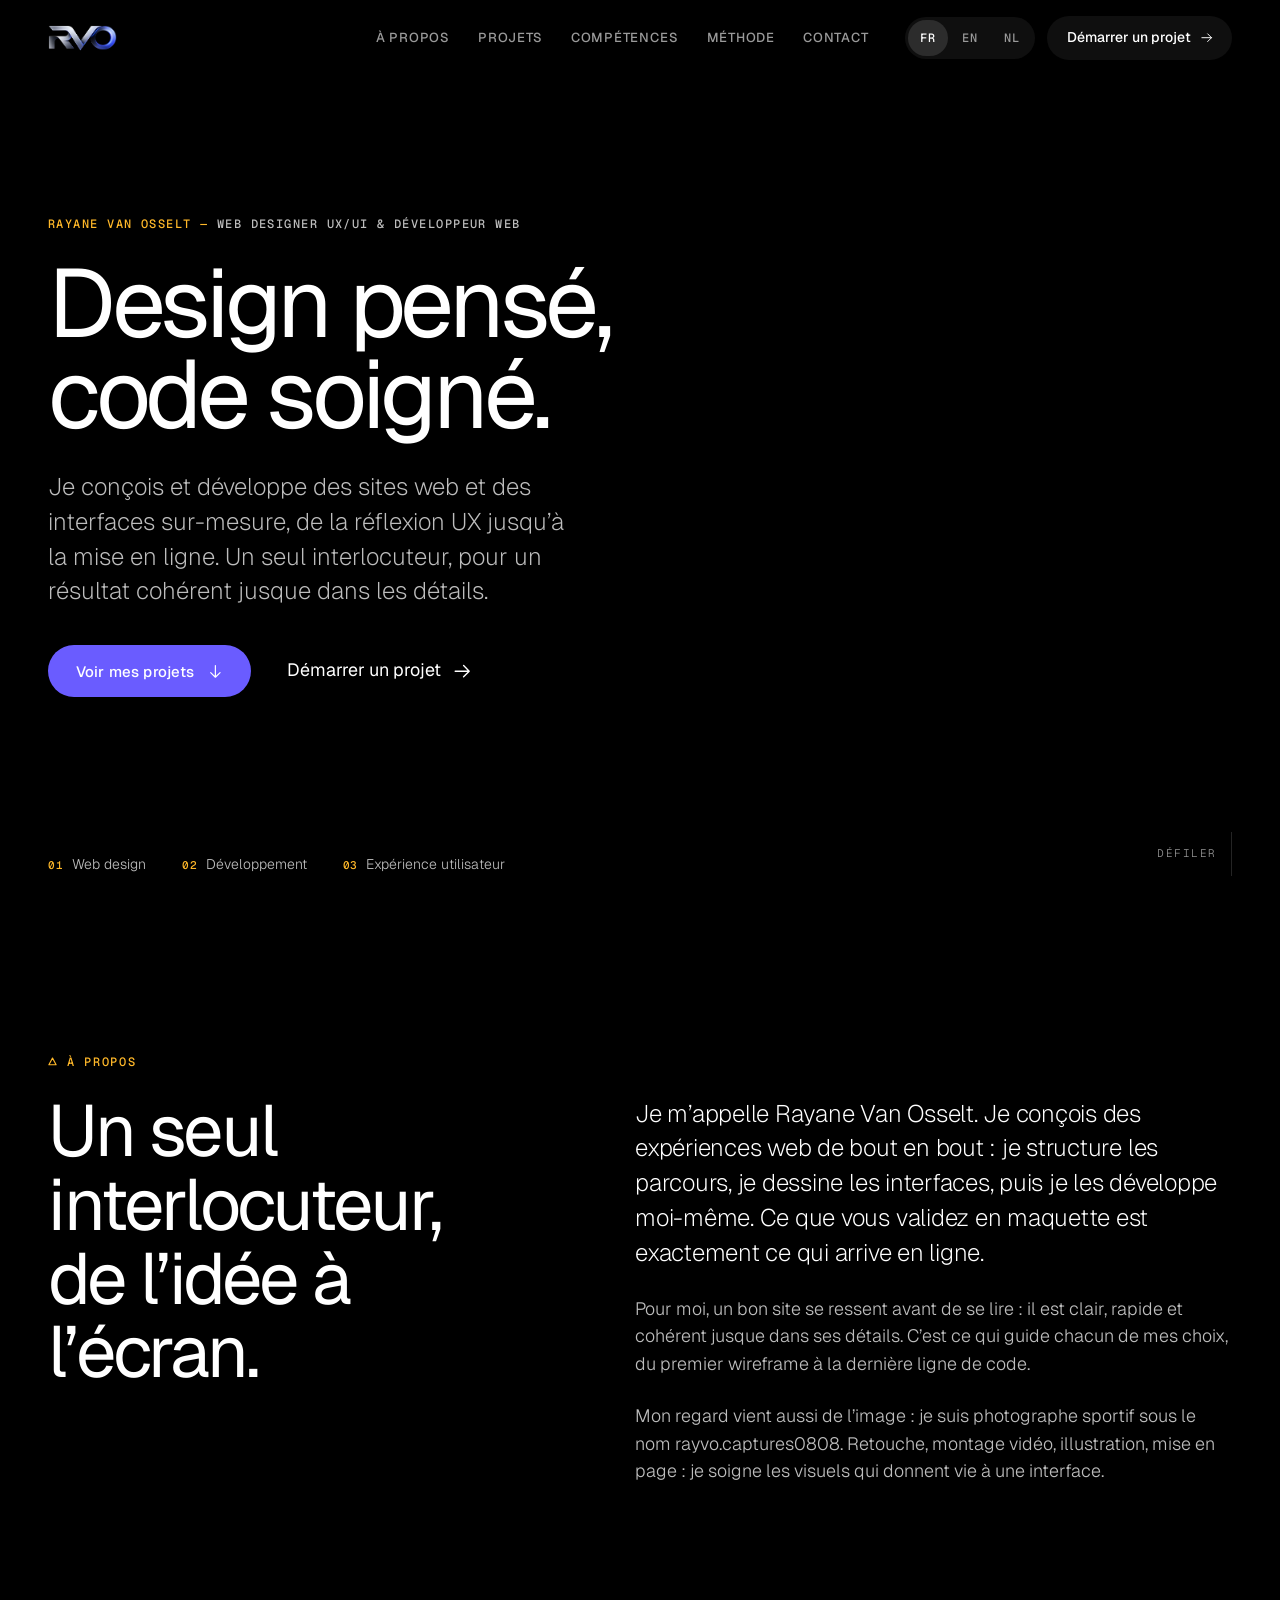
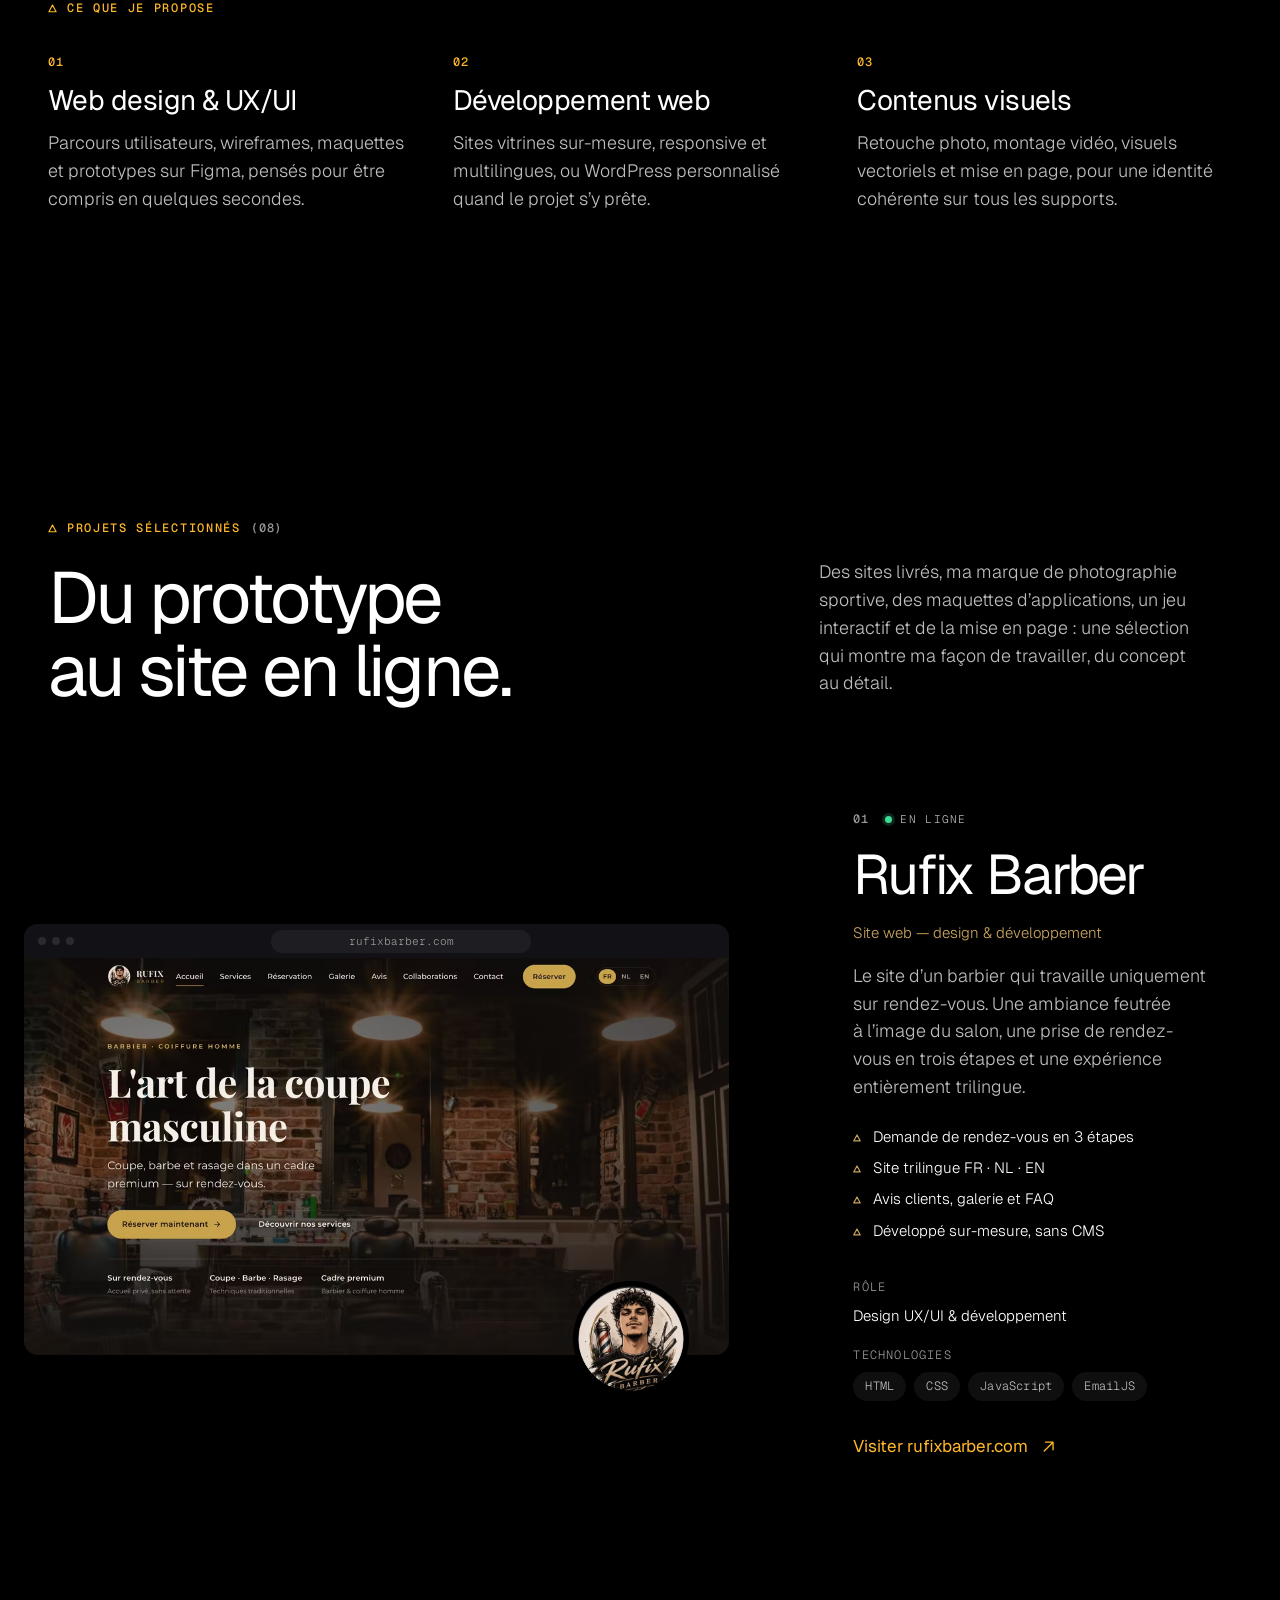
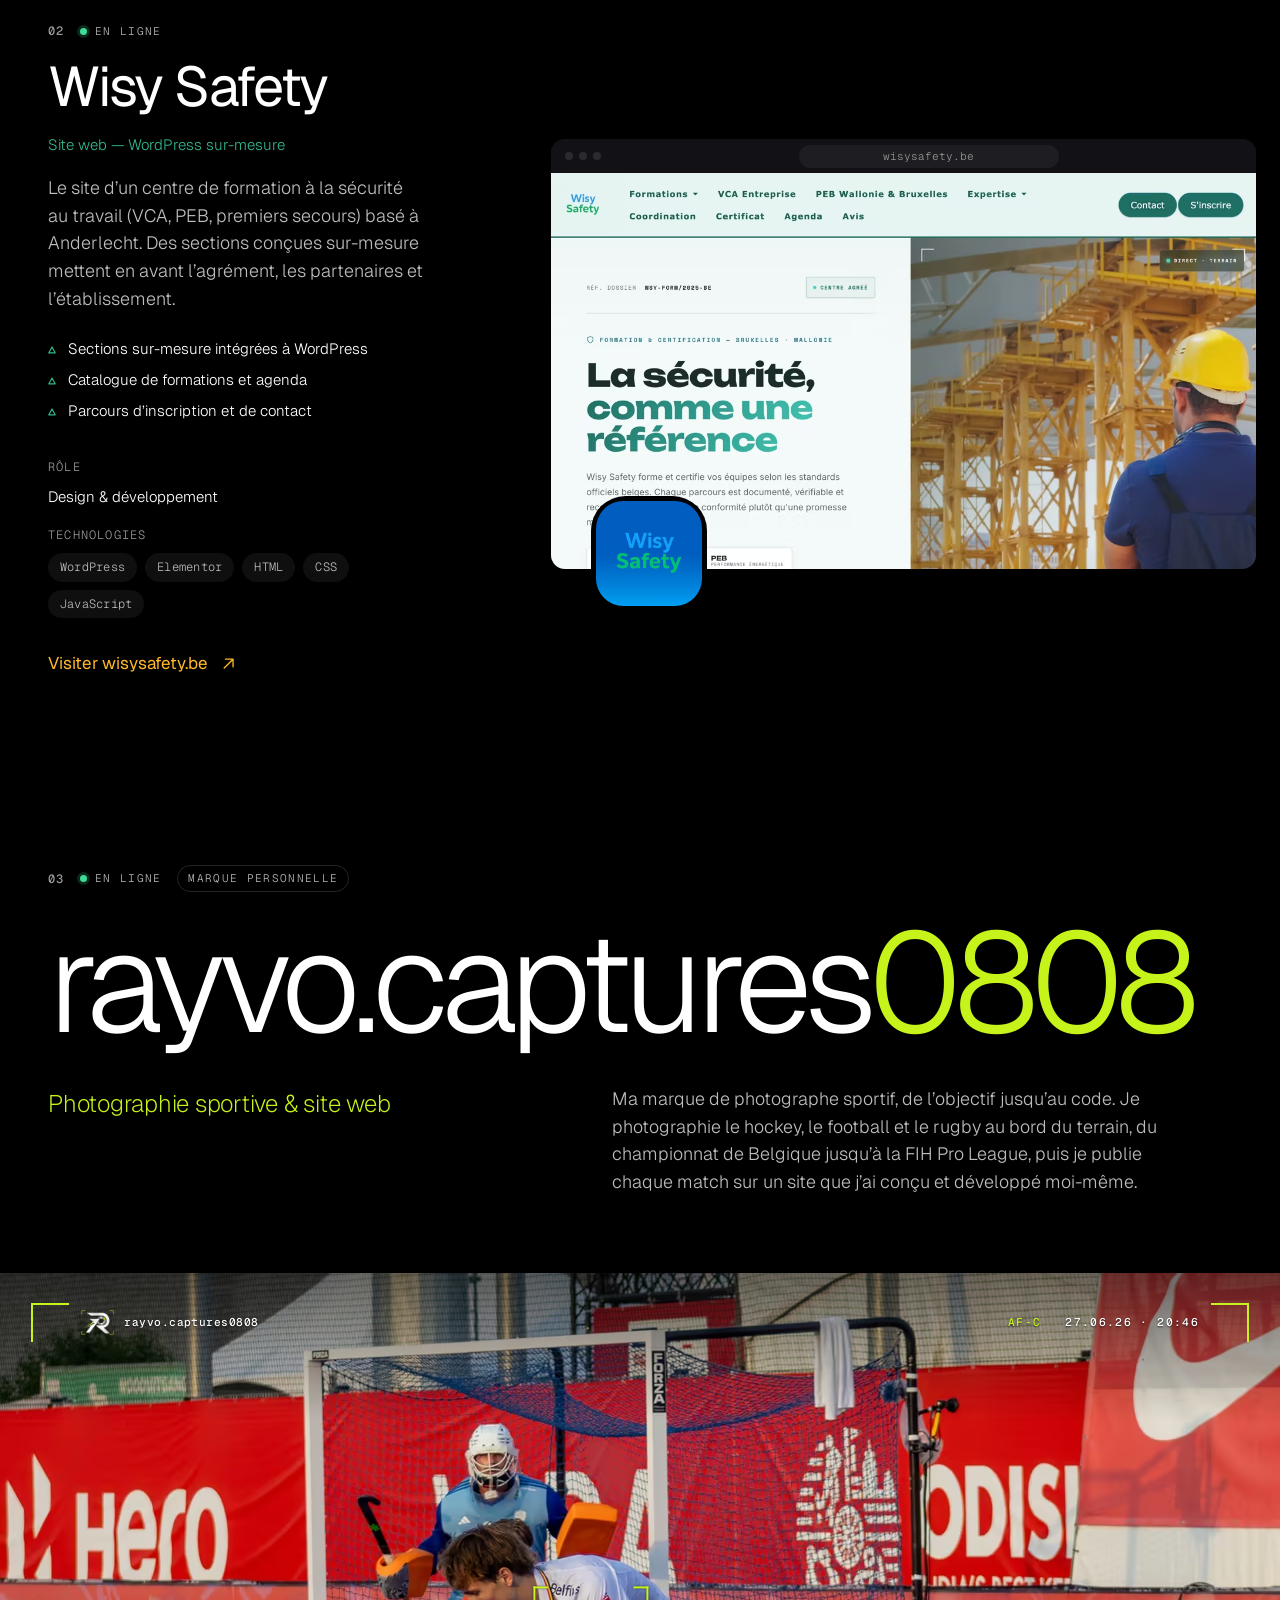
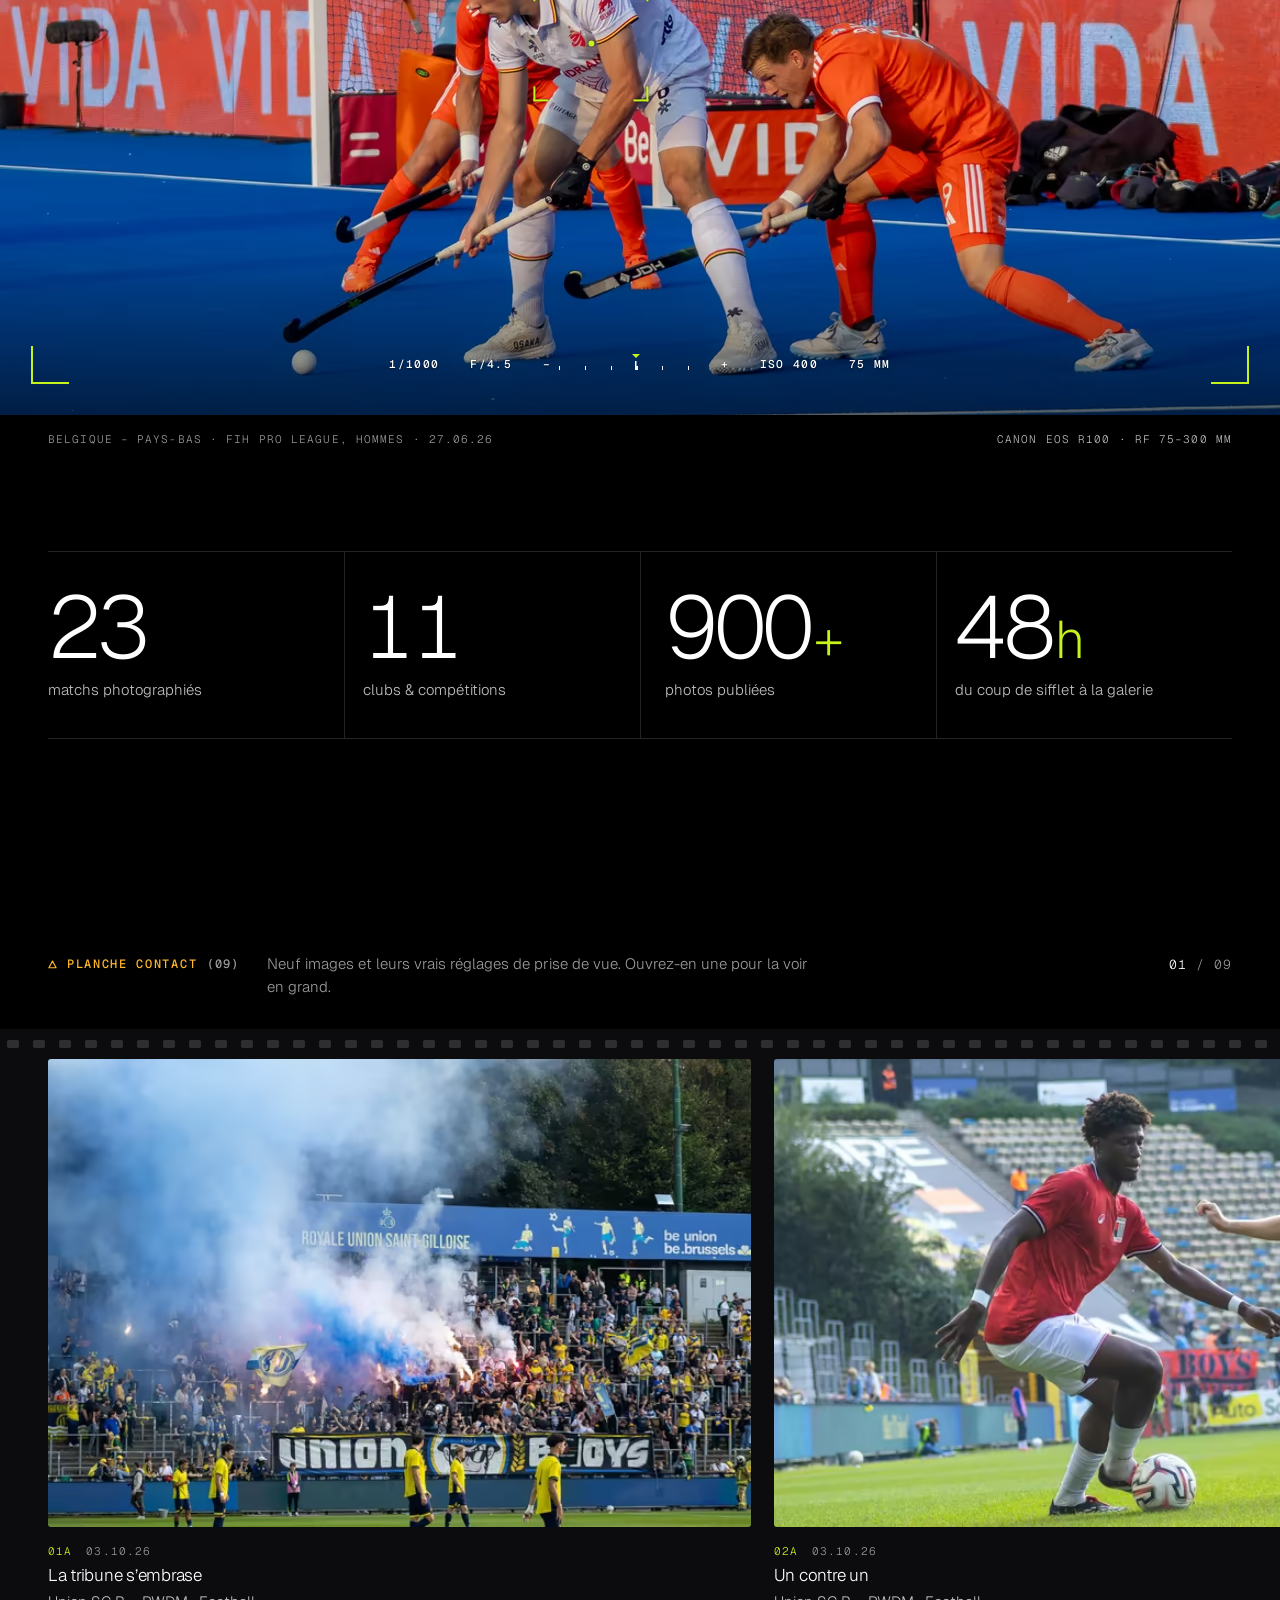
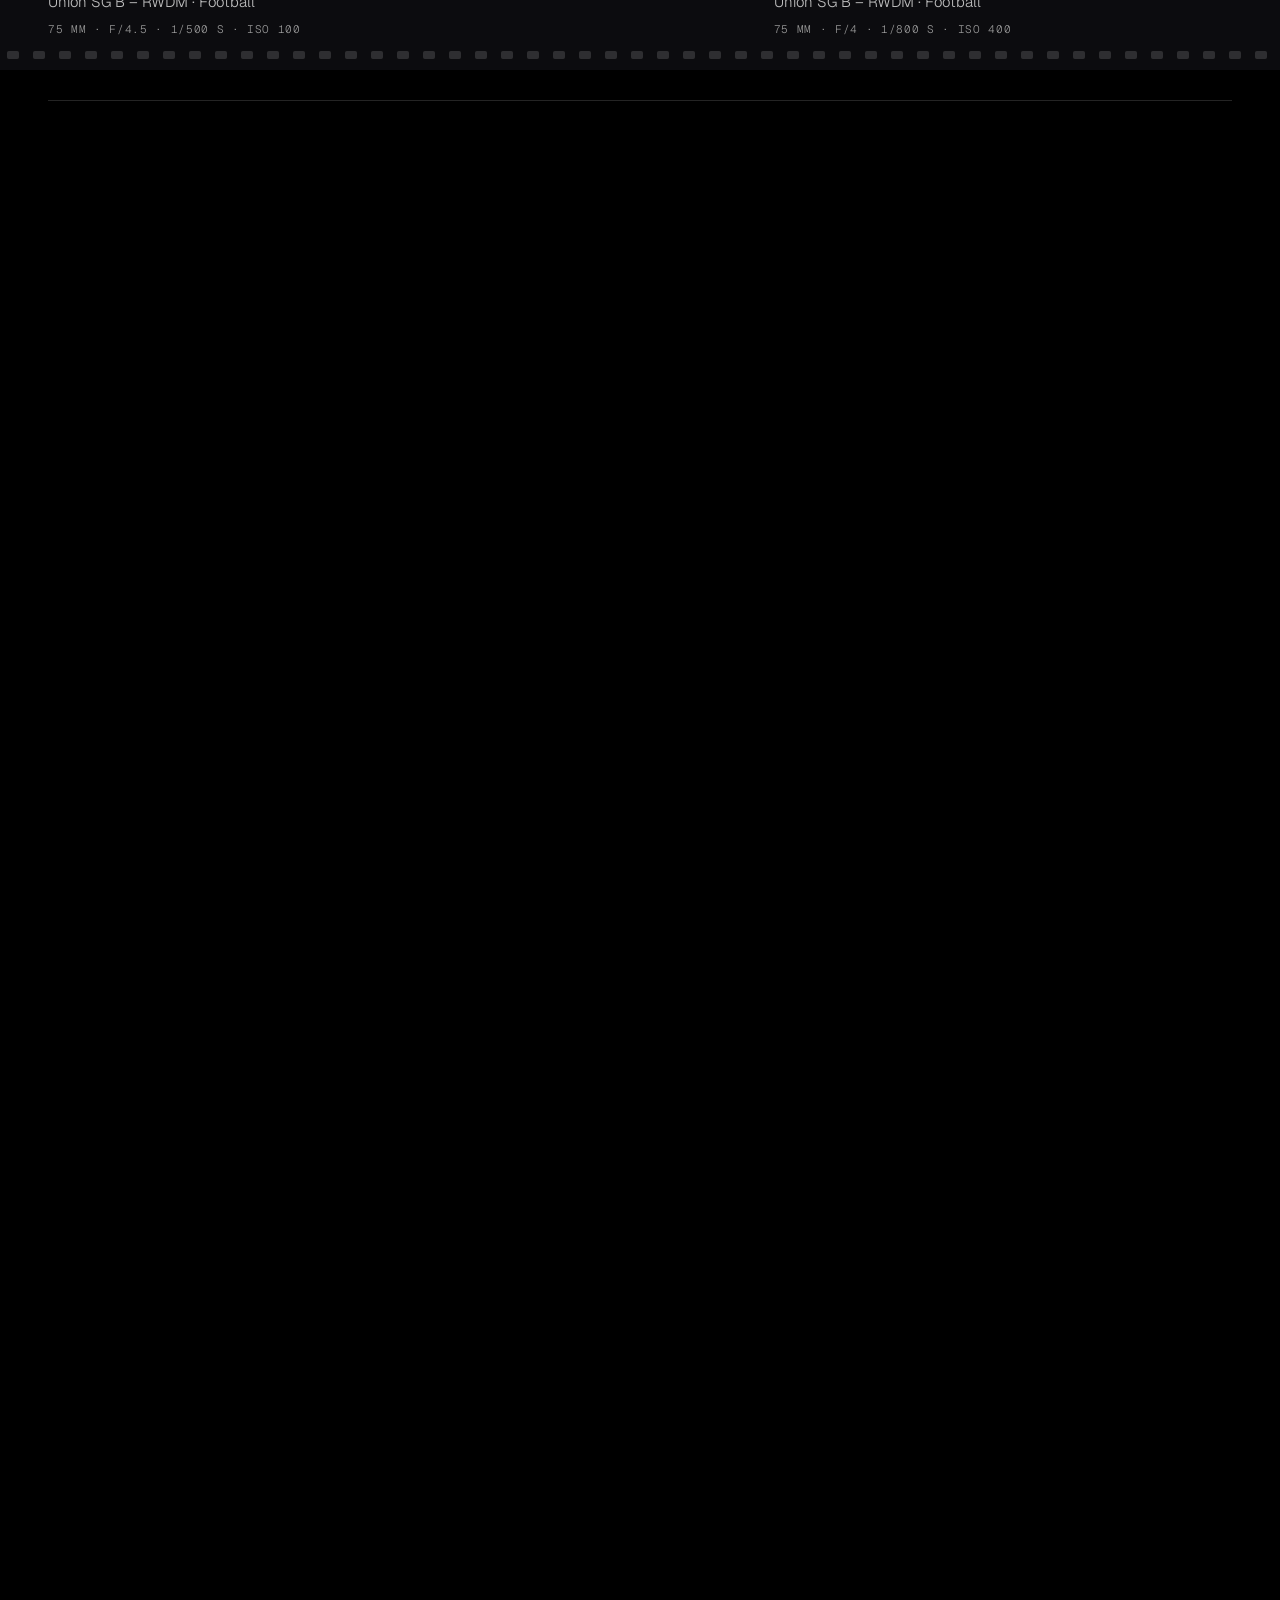
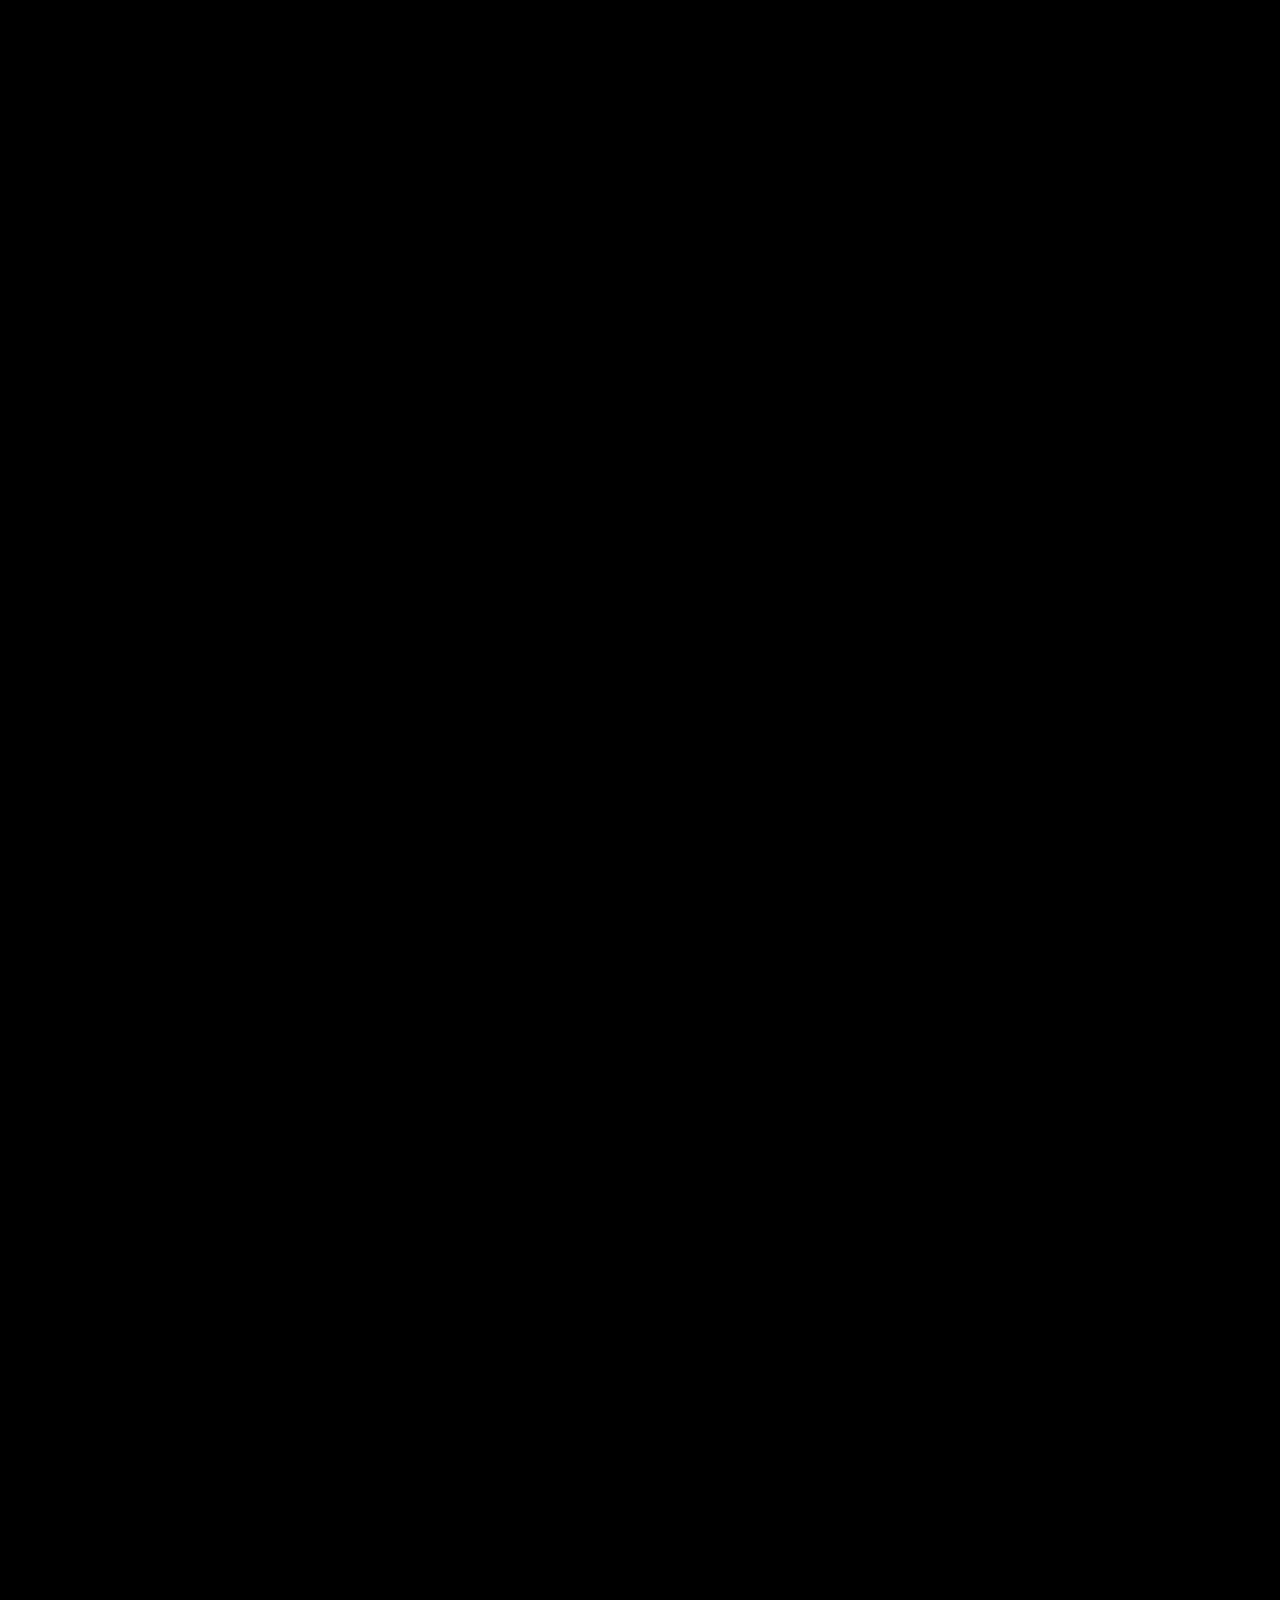
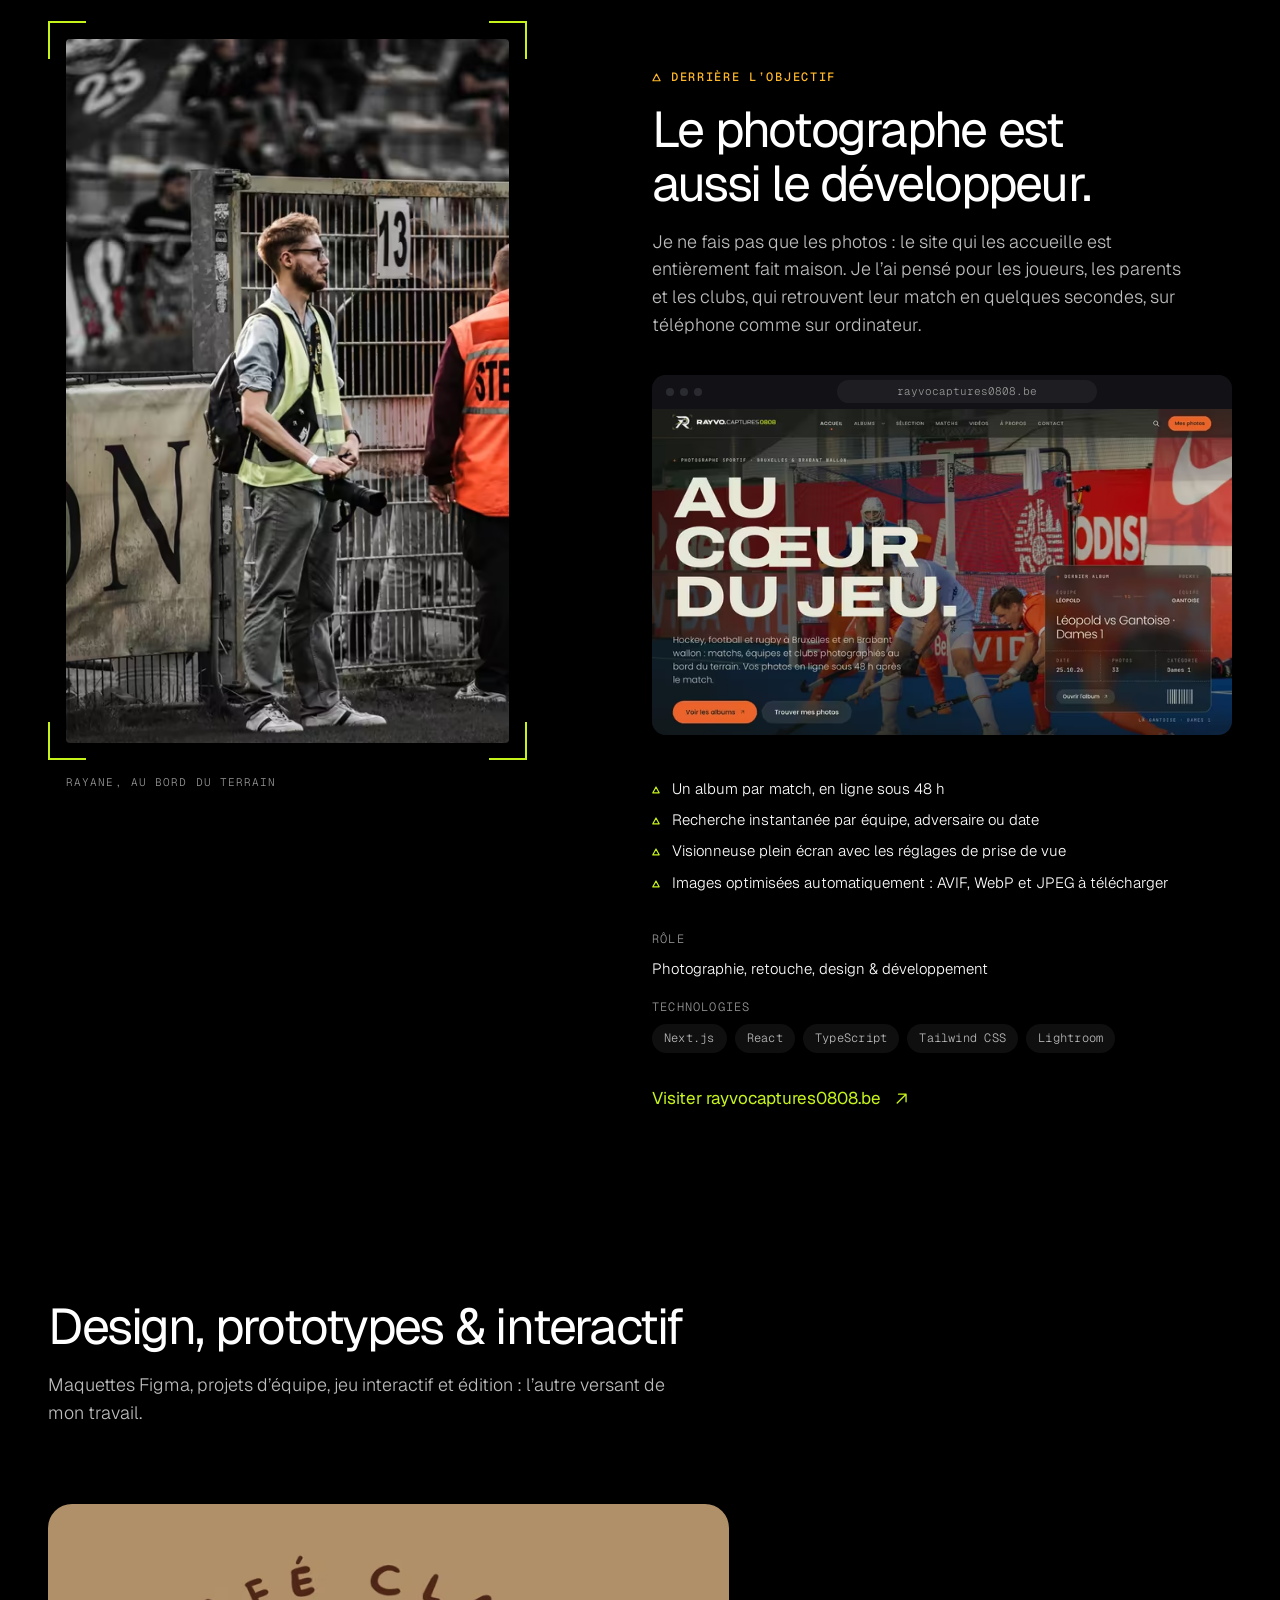
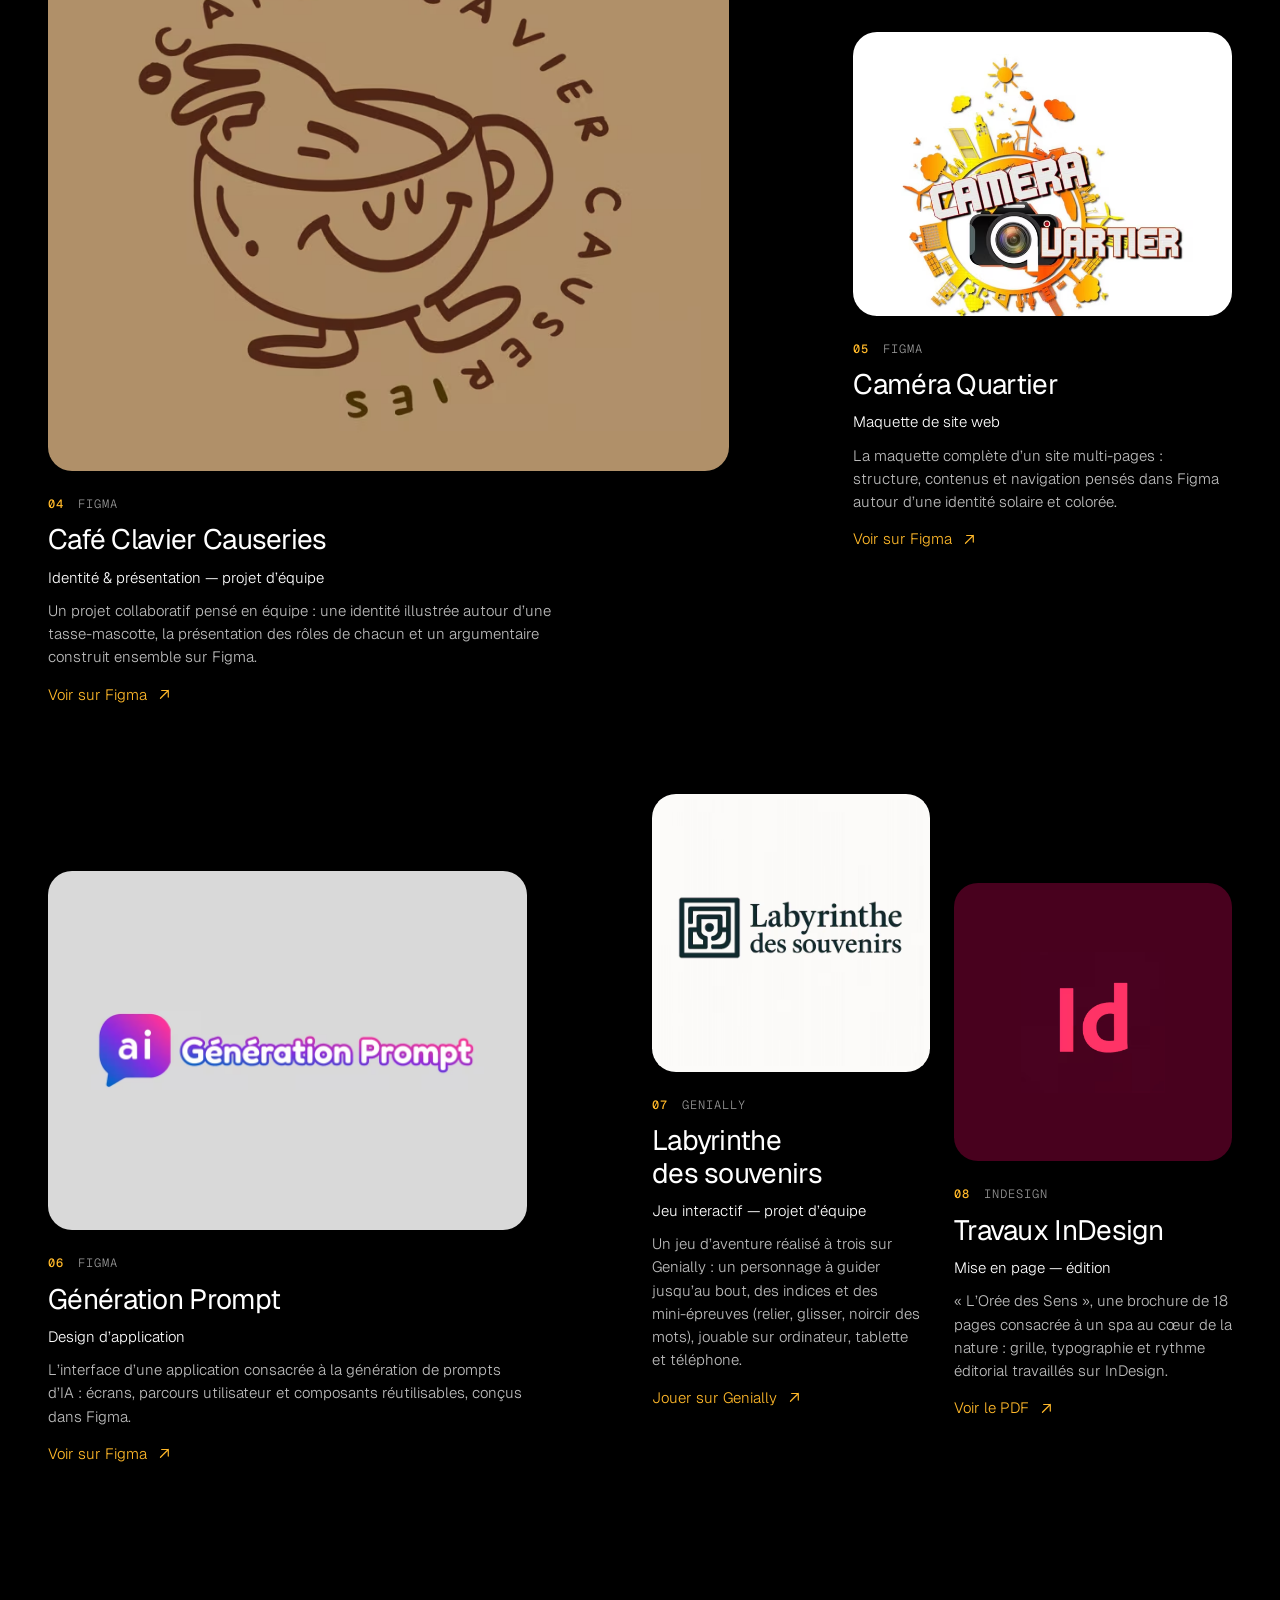
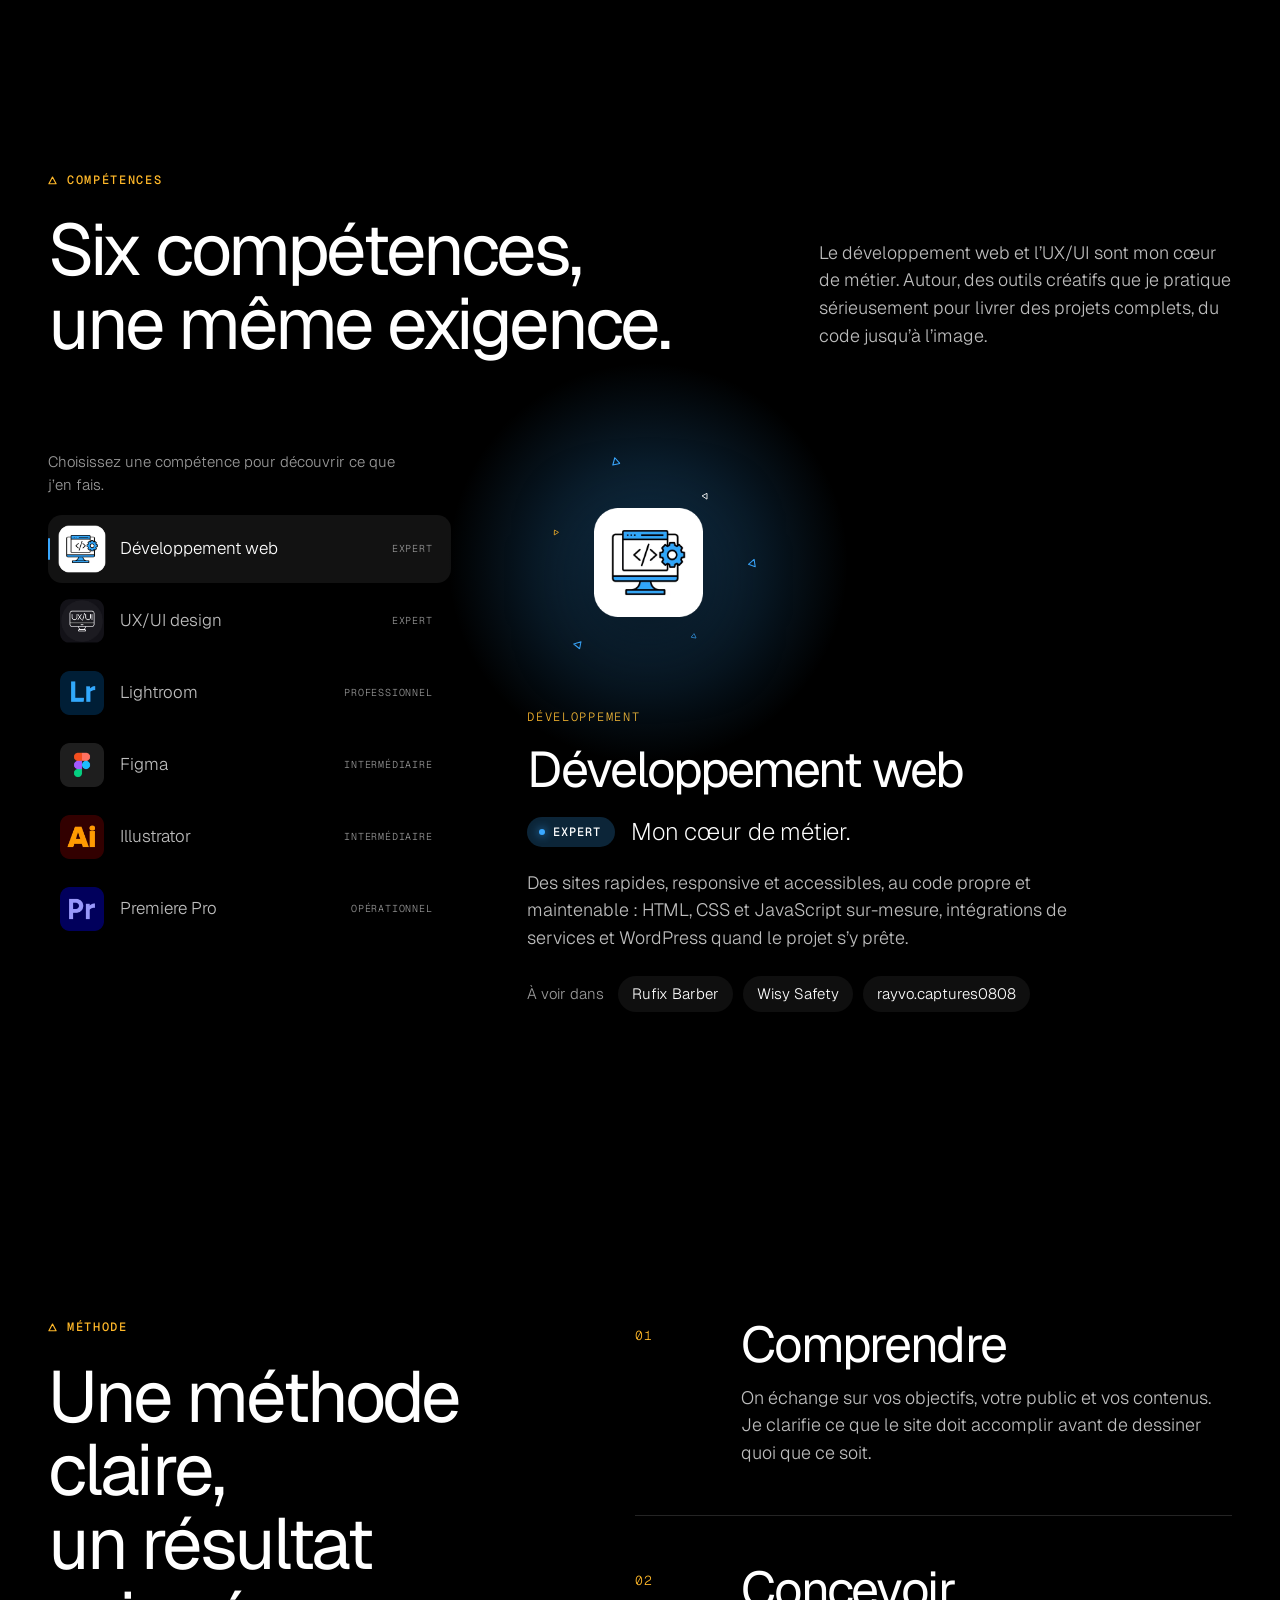
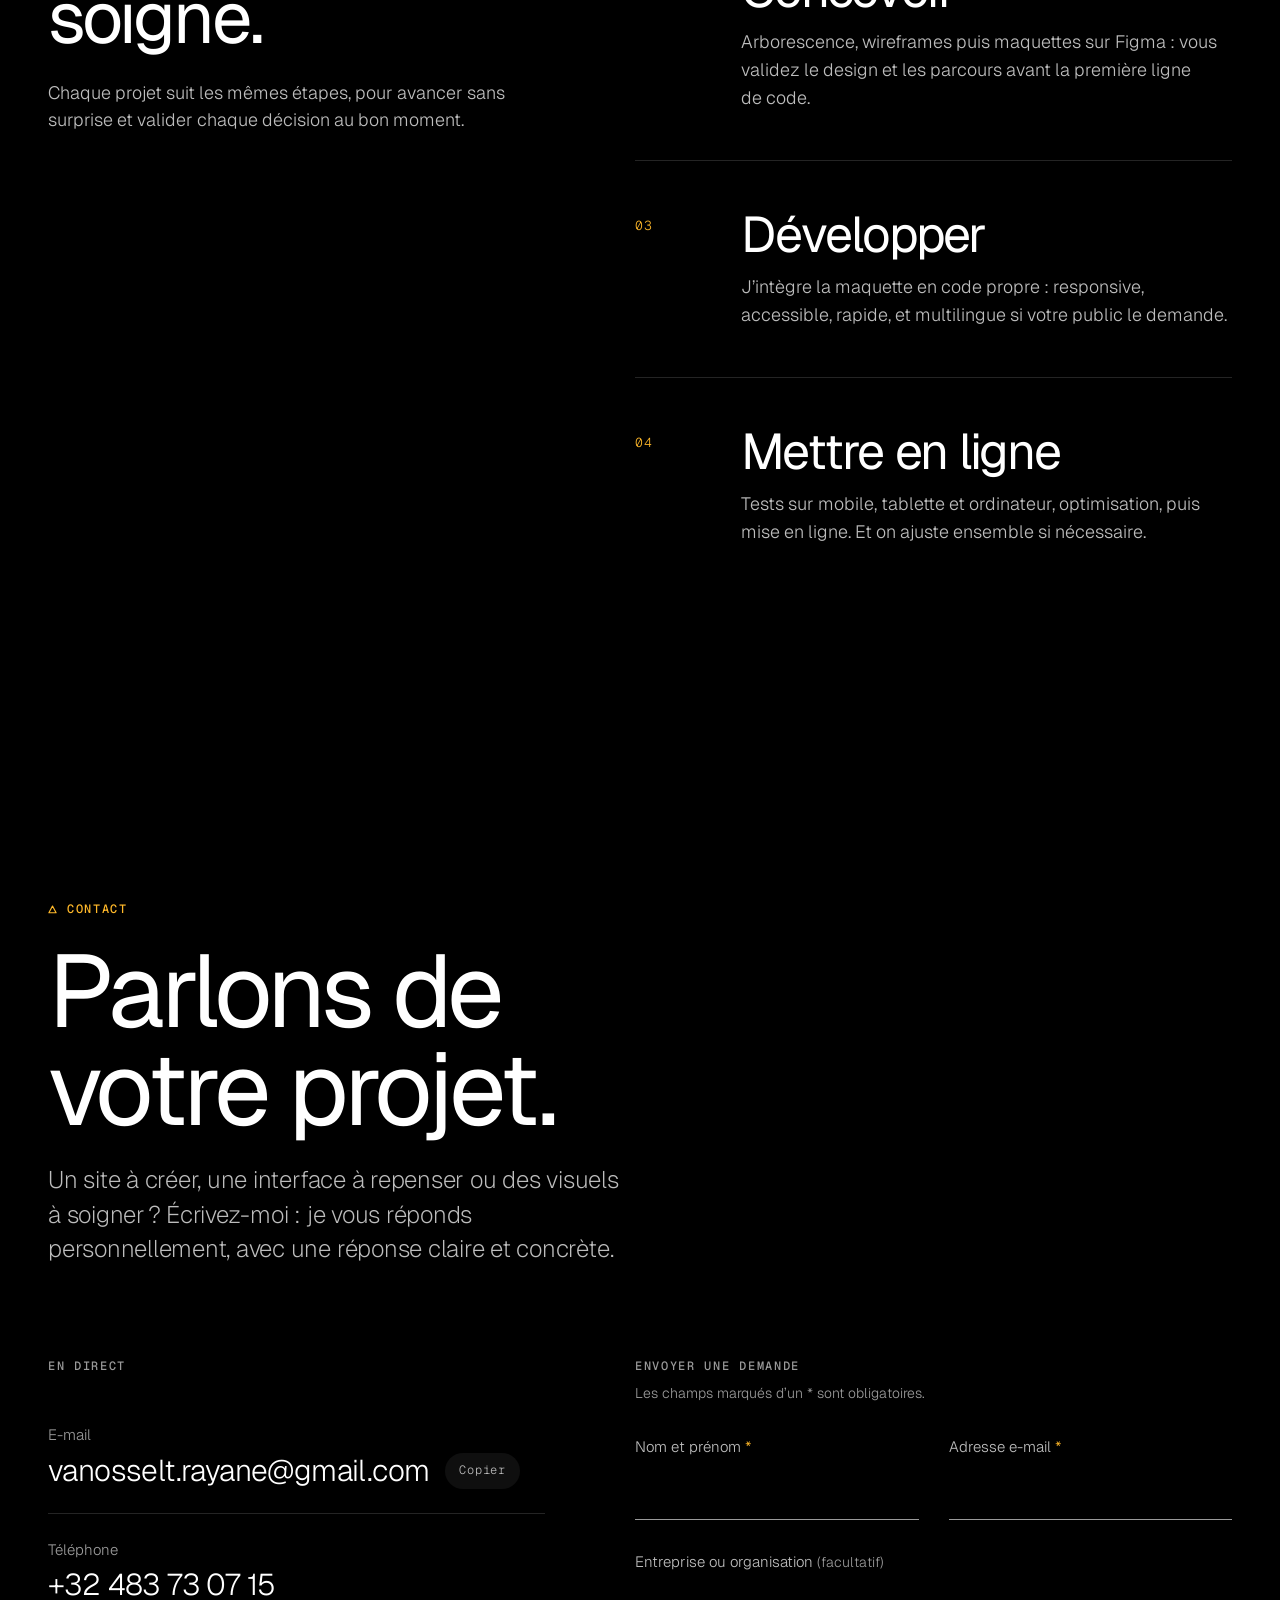
==== commit 63f4afda: "ajouts du portofolio phtoos" ====
--- a/index.html
+++ b/index.html
@@ -4,7 +4,7 @@
   <meta charset="utf-8">
   <meta name="viewport" content="width=device-width, initial-scale=1, viewport-fit=cover">
   <title>Rayane Van Osselt — Web designer UX/UI &amp; développeur web | RVO</title>
-  <meta name="description" content="Portfolio de Rayane Van Osselt (RVO), web designer UX/UI et développeur web en Belgique : sites sur-mesure, interfaces et visuels soignés.">
+  <meta name="description" content="Portfolio de Rayane Van Osselt (RVO), web designer UX/UI, développeur web et photographe sportif en Belgique : sites sur-mesure, interfaces et visuels soignés.">
   <meta name="author" content="Rayane Van Osselt">
   <link rel="canonical" href="https://rayanevanosselt.github.io/My-Portofolio/">
   <link rel="alternate" hreflang="fr" href="https://rayanevanosselt.github.io/My-Portofolio/">
@@ -18,7 +18,7 @@
   <meta property="og:type" content="website">
   <meta property="og:site_name" content="RVO — Rayane Van Osselt">
   <meta property="og:title" content="Rayane Van Osselt — Web design, développement &amp; UX/UI">
-  <meta property="og:description" content="Portfolio de Rayane Van Osselt (RVO), web designer UX/UI et développeur web en Belgique : sites sur-mesure, interfaces et visuels soignés.">
+  <meta property="og:description" content="Portfolio de Rayane Van Osselt (RVO), web designer UX/UI, développeur web et photographe sportif en Belgique : sites sur-mesure, interfaces et visuels soignés.">
   <meta property="og:url" content="https://rayanevanosselt.github.io/My-Portofolio/">
   <meta property="og:image" content="https://rayanevanosselt.github.io/My-Portofolio/assets/img/brand/og-image.jpg">
   <meta property="og:image:width" content="1200">
@@ -37,7 +37,7 @@
   <link rel="preconnect" href="https://fonts.googleapis.com">
   <link rel="preconnect" href="https://fonts.gstatic.com" crossorigin>
   <link rel="stylesheet" href="https://fonts.googleapis.com/css2?family=Geist+Mono:wght@400;500&family=Geist:wght@200..700&display=swap">
-  <link rel="stylesheet" href="assets/css/main.css?v=68f683b667">
+  <link rel="stylesheet" href="assets/css/main.css?v=eb3fb4bc39">
 
   <script>
     (function (d, w) {
@@ -50,18 +50,20 @@
       } catch (e) {}
     })(document, window);
   </script>
-  <script type="importmap">{"imports":{"./assets/js/data/rvo-points.js":"./assets/js/data/rvo-points.js?v=3d1e92873a","./assets/js/main.js":"./assets/js/main.js?v=f0aefd84a9","./assets/js/modules/constellation.js":"./assets/js/modules/constellation.js?v=b98fe73303","./assets/js/modules/contact.js":"./assets/js/modules/contact.js?v=19152c16e9","./assets/js/modules/header.js":"./assets/js/modules/header.js?v=0f2d52e642","./assets/js/modules/language.js":"./assets/js/modules/language.js?v=b19ee75278","./assets/js/modules/menu.js":"./assets/js/modules/menu.js?v=546b6b1511","./assets/js/modules/reveal.js":"./assets/js/modules/reveal.js?v=4427d37635","./assets/js/modules/skills.js":"./assets/js/modules/skills.js?v=ba163e7f9e"}}</script>
+  <script type="importmap">{"imports":{"./assets/js/data/rvo-points.js":"./assets/js/data/rvo-points.js?v=3d1e92873a","./assets/js/main.js":"./assets/js/main.js?v=d02a595fd4","./assets/js/modules/constellation.js":"./assets/js/modules/constellation.js?v=b98fe73303","./assets/js/modules/contact.js":"./assets/js/modules/contact.js?v=19152c16e9","./assets/js/modules/header.js":"./assets/js/modules/header.js?v=0f2d52e642","./assets/js/modules/language.js":"./assets/js/modules/language.js?v=b19ee75278","./assets/js/modules/lightbox.js":"./assets/js/modules/lightbox.js?v=e2a7728b36","./assets/js/modules/menu.js":"./assets/js/modules/menu.js?v=546b6b1511","./assets/js/modules/reveal.js":"./assets/js/modules/reveal.js?v=4427d37635","./assets/js/modules/shoot.js":"./assets/js/modules/shoot.js?v=1088614f8c","./assets/js/modules/skills.js":"./assets/js/modules/skills.js?v=ba163e7f9e"}}</script>
   <link rel="modulepreload" href="./assets/js/data/rvo-points.js?v=3d1e92873a">
   <link rel="modulepreload" href="./assets/js/modules/constellation.js?v=b98fe73303">
   <link rel="modulepreload" href="./assets/js/modules/contact.js?v=19152c16e9">
   <link rel="modulepreload" href="./assets/js/modules/header.js?v=0f2d52e642">
   <link rel="modulepreload" href="./assets/js/modules/language.js?v=b19ee75278">
+  <link rel="modulepreload" href="./assets/js/modules/lightbox.js?v=e2a7728b36">
   <link rel="modulepreload" href="./assets/js/modules/menu.js?v=546b6b1511">
   <link rel="modulepreload" href="./assets/js/modules/reveal.js?v=4427d37635">
+  <link rel="modulepreload" href="./assets/js/modules/shoot.js?v=1088614f8c">
   <link rel="modulepreload" href="./assets/js/modules/skills.js?v=ba163e7f9e">
 
-  <script type="module" src="assets/js/main.js?v=0e2c525be6"></script>
-  <script type="application/ld+json">{"@context":"https://schema.org","@graph":[{"@type":"Person","@id":"https://rayanevanosselt.github.io/My-Portofolio/#person","name":"Rayane Van Osselt","alternateName":"RVO","jobTitle":"Web designer UX/UI & développeur web","url":"https://rayanevanosselt.github.io/My-Portofolio/","email":"mailto:vanosselt.rayane@gmail.com","telephone":"+32483730715","image":"https://rayanevanosselt.github.io/My-Portofolio/assets/img/brand/og-image.jpg","knowsAbout":["Web development","UX/UI design","Figma","Adobe Illustrator","Adobe Lightroom","Adobe Premiere Pro","WordPress"]},{"@type":"WebSite","@id":"https://rayanevanosselt.github.io/My-Portofolio/#website","url":"https://rayanevanosselt.github.io/My-Portofolio/","name":"RVO — Rayane Van Osselt","inLanguage":["fr","en","nl"],"publisher":{"@id":"https://rayanevanosselt.github.io/My-Portofolio/#person"}},{"@type":"WebPage","@id":"https://rayanevanosselt.github.io/My-Portofolio/#webpage","url":"https://rayanevanosselt.github.io/My-Portofolio/","name":"Rayane Van Osselt — Web designer UX/UI & développeur web | RVO","description":"Portfolio de Rayane Van Osselt (RVO), web designer UX/UI et développeur web en Belgique : sites sur-mesure, interfaces et visuels soignés.","inLanguage":"fr","isPartOf":{"@id":"https://rayanevanosselt.github.io/My-Portofolio/#website"},"about":{"@id":"https://rayanevanosselt.github.io/My-Portofolio/#person"}}]}</script>
+  <script type="module" src="assets/js/main.js?v=3995695860"></script>
+  <script type="application/ld+json">{"@context":"https://schema.org","@graph":[{"@type":"Person","@id":"https://rayanevanosselt.github.io/My-Portofolio/#person","name":"Rayane Van Osselt","alternateName":"RVO","jobTitle":"Web designer UX/UI & développeur web","url":"https://rayanevanosselt.github.io/My-Portofolio/","email":"mailto:vanosselt.rayane@gmail.com","telephone":"+32483730715","image":"https://rayanevanosselt.github.io/My-Portofolio/assets/img/brand/og-image.jpg","knowsAbout":["Web development","UX/UI design","Figma","Adobe Illustrator","Adobe Lightroom","Adobe Premiere Pro","WordPress","Sports photography"]},{"@type":"WebSite","@id":"https://rayanevanosselt.github.io/My-Portofolio/#website","url":"https://rayanevanosselt.github.io/My-Portofolio/","name":"RVO — Rayane Van Osselt","inLanguage":["fr","en","nl"],"publisher":{"@id":"https://rayanevanosselt.github.io/My-Portofolio/#person"}},{"@type":"WebPage","@id":"https://rayanevanosselt.github.io/My-Portofolio/#webpage","url":"https://rayanevanosselt.github.io/My-Portofolio/","name":"Rayane Van Osselt — Web designer UX/UI & développeur web | RVO","description":"Portfolio de Rayane Van Osselt (RVO), web designer UX/UI, développeur web et photographe sportif en Belgique : sites sur-mesure, interfaces et visuels soignés.","inLanguage":"fr","isPartOf":{"@id":"https://rayanevanosselt.github.io/My-Portofolio/#website"},"about":{"@id":"https://rayanevanosselt.github.io/My-Portofolio/#person"}}]}</script>
 </head>
 <body>
   <a class="skip-link" href="#main">Aller au contenu</a>
@@ -182,7 +184,7 @@
           <div class="about__body">
             <p class="lead" data-reveal>Je m’appelle Rayane Van Osselt. Je conçois des expériences web de bout en bout : je structure les parcours, je dessine les interfaces, puis je les développe moi-même. Ce que vous validez en maquette est exactement ce qui arrive en ligne.</p>
             <p data-reveal>Pour moi, un bon site se ressent avant de se lire : il est clair, rapide et cohérent jusque dans ses détails. C’est ce qui guide chacun de mes choix, du premier wireframe à la dernière ligne de code.</p>
-            <p data-reveal>Mon regard vient aussi de l’image. Retouche photo, montage vidéo, illustration, mise en page : je soigne les visuels qui donnent vie à une interface.</p>
+            <p data-reveal>Mon regard vient aussi de l’image : je suis photographe sportif sous le nom rayvo.captures0808. Retouche, montage vidéo, illustration, mise en page : je soigne les visuels qui donnent vie à une interface.</p>
           </div>
         </div>
 
@@ -214,10 +216,10 @@
       <div class="container">
         <header class="section-head section-head--split">
           <div>
-            <p class="label" data-reveal>Projets sélectionnés <span class="label__count">(07)</span></p>
+            <p class="label" data-reveal>Projets sélectionnés <span class="label__count">(08)</span></p>
             <h2 class="title-lg" id="work-title" data-reveal>Du prototype<br> au site en ligne.</h2>
           </div>
-          <p class="section-head__intro" data-reveal>Des sites livrés, des maquettes d’applications, un jeu interactif et de la mise en page : une sélection qui montre ma façon de travailler, du concept au détail.</p>
+          <p class="section-head__intro" data-reveal>Des sites livrés, ma marque de photographie sportive, des maquettes d’applications, un jeu interactif et de la mise en page : une sélection qui montre ma façon de travailler, du concept au détail.</p>
         </header>
 
         <div class="cases">
@@ -292,7 +294,313 @@
           </article>
           
         </div>
-
+      </div>
+
+      <article class="shoot" id="project-rayvo" aria-labelledby="project-rayvo-title" style="--accent: #c6f41a" data-shoot>
+        <header class="shoot__head container">
+          <p class="case__kicker" data-reveal><span class="index">03</span><span class="live">En ligne</span><span class="shoot__tag">Marque personnelle</span></p>
+          <h3 class="shoot__title" id="project-rayvo-title" data-reveal>rayvo.<wbr>captures<span class="shoot__title-accent">0808</span></h3>
+          <div class="shoot__intro">
+            <p class="shoot__category" data-reveal>Photographie sportive &amp; site web</p>
+            <p class="shoot__summary" data-reveal>Ma marque de photographe sportif, de l’objectif jusqu’au code. Je photographie le hockey, le football et le rugby au bord du terrain, du championnat de Belgique jusqu’à la FIH Pro League, puis je publie chaque match sur un site que j’ai conçu et développé moi-même.</p>
+          </div>
+        </header>
+
+        <figure class="viewfinder" data-viewfinder>
+          <div class="viewfinder__frame">
+            <div class="viewfinder__media">
+              <picture>
+                <source type="image/avif" srcset="assets/img/projects/rayvo-cover-720.avif 720w, assets/img/projects/rayvo-cover-1280.avif 1280w, assets/img/projects/rayvo-cover-2048.avif 2048w" sizes="100vw">
+                <img src="assets/img/projects/rayvo-cover-1280.jpg" width="2048" height="1438" alt="Hockey en FIH Pro League : un joueur belge et un joueur néerlandais à la lutte pour la balle devant le but" loading="lazy" decoding="async">
+              </picture>
+            </div>
+            <div class="viewfinder__hud" aria-hidden="true">
+              <span class="corner corner--tl"></span><span class="corner corner--tr"></span><span class="corner corner--bl"></span><span class="corner corner--br"></span>
+              <span class="viewfinder__top">
+                <span class="viewfinder__brand">
+                  <picture class="viewfinder__mark">
+                    <source type="image/avif" srcset="assets/img/projects/rayvo-mark-160.avif 160w, assets/img/projects/rayvo-mark-320.avif 320w" sizes="48px">
+                    <img src="assets/img/projects/rayvo-mark-160.png" width="320" height="244" alt="" loading="lazy" decoding="async">
+                  </picture>
+                  <span>rayvo.captures0808</span>
+                </span>
+                <span class="viewfinder__status"><span class="viewfinder__af-mode">AF-C</span><span>27.06.26 · 20:46</span></span>
+              </span>
+              <span class="viewfinder__af"></span>
+              <span class="viewfinder__readout">
+                <span>1/1000</span>
+                <span>f/4.5</span>
+                <span class="viewfinder__meter"><span>−</span><span class="viewfinder__scale"></span><span>+</span></span>
+                <span>ISO 400</span>
+                <span class="viewfinder__focal">75 mm</span>
+              </span>
+            </div>
+          </div>
+          <figcaption class="viewfinder__caption container">
+            <span>Belgique – Pays-Bas · FIH Pro League, Hommes · <time datetime="2026-06-27T20:46">27.06.26</time></span>
+            <span class="viewfinder__gear">Canon EOS R100 · RF 75–300 mm</span>
+          </figcaption>
+        </figure>
+
+        <div class="container">
+          <dl class="scoreboard" aria-label="Le projet en chiffres" data-scoreboard data-reveal>
+            <div class="scoreboard__cell">
+              <dt>matchs photographiés</dt>
+              <dd><span class="sr-only">23 </span><span aria-hidden="true"><span data-count="23">23</span></span></dd>
+            </div>
+            <div class="scoreboard__cell">
+              <dt>clubs &amp; compétitions</dt>
+              <dd><span class="sr-only">11 </span><span aria-hidden="true"><span data-count="11">11</span></span></dd>
+            </div>
+            <div class="scoreboard__cell">
+              <dt>photos publiées</dt>
+              <dd><span class="sr-only">900 +</span><span aria-hidden="true"><span data-count="900">900</span><span class="scoreboard__unit">+</span></span></dd>
+            </div>
+            <div class="scoreboard__cell">
+              <dt>du coup de sifflet à la galerie</dt>
+              <dd><span class="sr-only">48 h</span><span aria-hidden="true"><span data-count="48">48</span><span class="scoreboard__unit">h</span></span></dd>
+            </div>
+            
+          </dl>
+        </div>
+
+        <div class="reel" data-reel>
+          <div class="reel__sticky">
+            <div class="reel__head container">
+              <p class="label">Planche contact <span class="label__count">(09)</span></p>
+              <p class="reel__hint">Neuf images et leurs vrais réglages de prise de vue. Ouvrez-en une pour la voir en grand.</p>
+              <p class="reel__counter" aria-hidden="true"><span data-reel-current>01</span> / 09</p>
+            </div>
+            <div class="reel__viewport" data-reel-viewport>
+              <ol class="reel__track" data-reel-track>
+                <li class="frame" style="--ratio: 2048 / 1364">
+                  <figure>
+                    <a class="frame__link" href="assets/img/projects/rayvo-union-1280.jpg" data-frame>
+                      <picture>
+                        <source type="image/avif" srcset="assets/img/projects/rayvo-union-640.avif 640w, assets/img/projects/rayvo-union-1280.avif 1280w, assets/img/projects/rayvo-union-2048.avif 2048w" sizes="(min-width: 960px) 44vw, 80vw">
+                        <img src="assets/img/projects/rayvo-union-1280.jpg" width="2048" height="1364" alt="Supporters de l’Union Saint-Gilloise dans une tribune noyée sous les fumigènes bleus et jaunes" loading="lazy" decoding="async">
+                      </picture>
+                      <span class="sr-only"> — agrandir la photo</span>
+                      <span class="frame__zoom" aria-hidden="true"><svg class="icon" viewBox="0 0 24 24" focusable="false"><path d="M12 5v14M5 12h14"/></svg></span>
+                    </a>
+                    <figcaption class="frame__caption">
+                      <span class="frame__meta"><span class="frame__num">01A</span><time datetime="2026-10-03">03.10.26</time></span>
+                      <span class="frame__title">La tribune s’embrase</span>
+                      <span class="frame__context">Union SG B – RWDM · Football</span>
+                      <span class="frame__exif"><span class="sr-only">Réglages — </span>75 mm · f/4.5 · 1/500 s · ISO 100</span>
+                    </figcaption>
+                  </figure>
+                </li>
+                <li class="frame" style="--ratio: 2048 / 1366">
+                  <figure>
+                    <a class="frame__link" href="assets/img/projects/rayvo-duel-1280.jpg" data-frame>
+                      <picture>
+                        <source type="image/avif" srcset="assets/img/projects/rayvo-duel-640.avif 640w, assets/img/projects/rayvo-duel-1280.avif 1280w, assets/img/projects/rayvo-duel-2048.avif 2048w" sizes="(min-width: 960px) 44vw, 80vw">
+                        <img src="assets/img/projects/rayvo-duel-1280.jpg" width="2048" height="1366" alt="Un joueur du RWDM en rouge défie un défenseur de l’Union en jaune, ballon au pied" loading="lazy" decoding="async">
+                      </picture>
+                      <span class="sr-only"> — agrandir la photo</span>
+                      <span class="frame__zoom" aria-hidden="true"><svg class="icon" viewBox="0 0 24 24" focusable="false"><path d="M12 5v14M5 12h14"/></svg></span>
+                    </a>
+                    <figcaption class="frame__caption">
+                      <span class="frame__meta"><span class="frame__num">02A</span><time datetime="2026-10-03">03.10.26</time></span>
+                      <span class="frame__title">Un contre un</span>
+                      <span class="frame__context">Union SG B – RWDM · Football</span>
+                      <span class="frame__exif"><span class="sr-only">Réglages — </span>75 mm · f/4 · 1/800 s · ISO 400</span>
+                    </figcaption>
+                  </figure>
+                </li>
+                <li class="frame" style="--ratio: 2048 / 1606">
+                  <figure>
+                    <a class="frame__link" href="assets/img/projects/rayvo-corner-1280.jpg" data-frame>
+                      <picture>
+                        <source type="image/avif" srcset="assets/img/projects/rayvo-corner-640.avif 640w, assets/img/projects/rayvo-corner-1280.avif 1280w, assets/img/projects/rayvo-corner-2048.avif 2048w" sizes="(min-width: 960px) 44vw, 80vw">
+                        <img src="assets/img/projects/rayvo-corner-1280.jpg" width="2048" height="1606" alt="La gardienne et les défenseuses belges alignées sur la ligne de but avant un corner" loading="lazy" decoding="async">
+                      </picture>
+                      <span class="sr-only"> — agrandir la photo</span>
+                      <span class="frame__zoom" aria-hidden="true"><svg class="icon" viewBox="0 0 24 24" focusable="false"><path d="M12 5v14M5 12h14"/></svg></span>
+                    </a>
+                    <figcaption class="frame__caption">
+                      <span class="frame__meta"><span class="frame__num">03A</span><time datetime="2026-06-28">28.06.26</time></span>
+                      <span class="frame__title">Ligne de défense</span>
+                      <span class="frame__context">Belgique – Pays-Bas · FIH Pro League</span>
+                      <span class="frame__exif"><span class="sr-only">Réglages — </span>290 mm · f/5.6 · 1/800 s · ISO 400</span>
+                    </figcaption>
+                  </figure>
+                </li>
+                <li class="frame" style="--ratio: 1364 / 2046">
+                  <figure>
+                    <a class="frame__link" href="assets/img/projects/rayvo-night-960.jpg" data-frame>
+                      <picture>
+                        <source type="image/avif" srcset="assets/img/projects/rayvo-night-480.avif 480w, assets/img/projects/rayvo-night-960.avif 960w, assets/img/projects/rayvo-night-1364.avif 1364w" sizes="(min-width: 960px) 44vw, 80vw">
+                        <img src="assets/img/projects/rayvo-night-960.jpg" width="1364" height="2046" alt="Gros plan sur un joueur du RWDM en maillot rouge, de nuit, sous l’éclairage du stade" loading="lazy" decoding="async">
+                      </picture>
+                      <span class="sr-only"> — agrandir la photo</span>
+                      <span class="frame__zoom" aria-hidden="true"><svg class="icon" viewBox="0 0 24 24" focusable="false"><path d="M12 5v14M5 12h14"/></svg></span>
+                    </a>
+                    <figcaption class="frame__caption">
+                      <span class="frame__meta"><span class="frame__num">04A</span><time datetime="2026-09-12">12.09.26</time></span>
+                      <span class="frame__title">Sous les projecteurs</span>
+                      <span class="frame__context">RWDM – Charleroi B · Football</span>
+                      <span class="frame__exif"><span class="sr-only">Réglages — </span>29 mm · f/5 · 1/1000 s · ISO 10000</span>
+                    </figcaption>
+                  </figure>
+                </li>
+                <li class="frame" style="--ratio: 2048 / 1364">
+                  <figure>
+                    <a class="frame__link" href="assets/img/projects/rayvo-rugby-1280.jpg" data-frame>
+                      <picture>
+                        <source type="image/avif" srcset="assets/img/projects/rayvo-rugby-640.avif 640w, assets/img/projects/rayvo-rugby-1280.avif 1280w, assets/img/projects/rayvo-rugby-2048.avif 2048w" sizes="(min-width: 960px) 44vw, 80vw">
+                        <img src="assets/img/projects/rayvo-rugby-1280.jpg" width="2048" height="1364" alt="Des joueuses de rugby s’enlacent et lèvent les bras après la finale du championnat de Belgique" loading="lazy" decoding="async">
+                      </picture>
+                      <span class="sr-only"> — agrandir la photo</span>
+                      <span class="frame__zoom" aria-hidden="true"><svg class="icon" viewBox="0 0 24 24" focusable="false"><path d="M12 5v14M5 12h14"/></svg></span>
+                    </a>
+                    <figcaption class="frame__caption">
+                      <span class="frame__meta"><span class="frame__num">05A</span><time datetime="2026-05-16">16.05.26</time></span>
+                      <span class="frame__title">Coup de sifflet final</span>
+                      <span class="frame__context">Finale féminine D1 · Rugby</span>
+                      <span class="frame__exif"><span class="sr-only">Réglages — </span>18 mm · f/5 · 1/1000 s · ISO 200</span>
+                    </figcaption>
+                  </figure>
+                </li>
+                <li class="frame" style="--ratio: 2048 / 1364">
+                  <figure>
+                    <a class="frame__link" href="assets/img/projects/rayvo-leopold-1280.jpg" data-frame>
+                      <picture>
+                        <source type="image/avif" srcset="assets/img/projects/rayvo-leopold-640.avif 640w, assets/img/projects/rayvo-leopold-1280.avif 1280w, assets/img/projects/rayvo-leopold-2048.avif 2048w" sizes="(min-width: 960px) 44vw, 80vw">
+                        <img src="assets/img/projects/rayvo-leopold-1280.jpg" width="2048" height="1364" alt="Un joueur du Léopold en maillot rayé rouge et blanc remonte le terrain, crosse en main, devant les tribunes" loading="lazy" decoding="async">
+                      </picture>
+                      <span class="sr-only"> — agrandir la photo</span>
+                      <span class="frame__zoom" aria-hidden="true"><svg class="icon" viewBox="0 0 24 24" focusable="false"><path d="M12 5v14M5 12h14"/></svg></span>
+                    </a>
+                    <figcaption class="frame__caption">
+                      <span class="frame__meta"><span class="frame__num">06A</span><time datetime="2026-10-11">11.10.26</time></span>
+                      <span class="frame__title">Le derby ucclois</span>
+                      <span class="frame__context">Léopold – Racing · Hockey</span>
+                      <span class="frame__exif"><span class="sr-only">Réglages — </span>135 mm · f/6.3 · 1/800 s · ISO 100</span>
+                    </figcaption>
+                  </figure>
+                </li>
+                <li class="frame" style="--ratio: 2048 / 1794">
+                  <figure>
+                    <a class="frame__link" href="assets/img/projects/rayvo-ducks-1280.jpg" data-frame>
+                      <picture>
+                        <source type="image/avif" srcset="assets/img/projects/rayvo-ducks-640.avif 640w, assets/img/projects/rayvo-ducks-1280.avif 1280w, assets/img/projects/rayvo-ducks-2048.avif 2048w" sizes="(min-width: 960px) 44vw, 80vw">
+                        <img src="assets/img/projects/rayvo-ducks-1280.jpg" width="2048" height="1794" alt="Un joueur des Waterloo Ducks en blanc lancé en pleine course, suivi par un joueur du Daring" loading="lazy" decoding="async">
+                      </picture>
+                      <span class="sr-only"> — agrandir la photo</span>
+                      <span class="frame__zoom" aria-hidden="true"><svg class="icon" viewBox="0 0 24 24" focusable="false"><path d="M12 5v14M5 12h14"/></svg></span>
+                    </a>
+                    <figcaption class="frame__caption">
+                      <span class="frame__meta"><span class="frame__num">07A</span><time datetime="2026-10-25">25.10.26</time></span>
+                      <span class="frame__title">Pleine course</span>
+                      <span class="frame__context">Daring – Waterloo Ducks · Hockey</span>
+                      <span class="frame__exif"><span class="sr-only">Réglages — </span>300 mm · f/6.3 · 1/800 s · ISO 1600</span>
+                    </figcaption>
+                  </figure>
+                </li>
+                <li class="frame" style="--ratio: 2048 / 1364">
+                  <figure>
+                    <a class="frame__link" href="assets/img/projects/rayvo-fans-1280.jpg" data-frame>
+                      <picture>
+                        <source type="image/avif" srcset="assets/img/projects/rayvo-fans-640.avif 640w, assets/img/projects/rayvo-fans-1280.avif 1280w, assets/img/projects/rayvo-fans-2048.avif 2048w" sizes="(min-width: 960px) 44vw, 80vw">
+                        <img src="assets/img/projects/rayvo-fans-1280.jpg" width="2048" height="1364" alt="Les joueurs du RWDM célèbrent avec leurs supporters au bord du terrain, de nuit" loading="lazy" decoding="async">
+                      </picture>
+                      <span class="sr-only"> — agrandir la photo</span>
+                      <span class="frame__zoom" aria-hidden="true"><svg class="icon" viewBox="0 0 24 24" focusable="false"><path d="M12 5v14M5 12h14"/></svg></span>
+                    </a>
+                    <figcaption class="frame__caption">
+                      <span class="frame__meta"><span class="frame__num">08A</span><time datetime="2026-09-12">12.09.26</time></span>
+                      <span class="frame__title">Avec le public</span>
+                      <span class="frame__context">RWDM – Charleroi B · Football</span>
+                      <span class="frame__exif"><span class="sr-only">Réglages — </span>18 mm · f/4.5 · 1/1000 s · ISO 10000</span>
+                    </figcaption>
+                  </figure>
+                </li>
+                <li class="frame" style="--ratio: 2048 / 1322">
+                  <figure>
+                    <a class="frame__link" href="assets/img/projects/rayvo-team-1280.jpg" data-frame>
+                      <picture>
+                        <source type="image/avif" srcset="assets/img/projects/rayvo-team-640.avif 640w, assets/img/projects/rayvo-team-1280.avif 1280w, assets/img/projects/rayvo-team-2048.avif 2048w" sizes="(min-width: 960px) 44vw, 80vw">
+                        <img src="assets/img/projects/rayvo-team-1280.jpg" width="2048" height="1322" alt="Photo d’équipe des Messieurs 1 du White Star, posant sur le terrain avec leurs crosses" loading="lazy" decoding="async">
+                      </picture>
+                      <span class="sr-only"> — agrandir la photo</span>
+                      <span class="frame__zoom" aria-hidden="true"><svg class="icon" viewBox="0 0 24 24" focusable="false"><path d="M12 5v14M5 12h14"/></svg></span>
+                    </a>
+                    <figcaption class="frame__caption">
+                      <span class="frame__meta"><span class="frame__num">09A</span><time datetime="2026-10-04">04.10.26</time></span>
+                      <span class="frame__title">La photo d’équipe</span>
+                      <span class="frame__context">White Star · Hockey, Messieurs 1</span>
+                      <span class="frame__exif"><span class="sr-only">Réglages — </span>28 mm · f/5.6 · 1/800 s · ISO 500</span>
+                    </figcaption>
+                  </figure>
+                </li>
+                
+              </ol>
+            </div>
+            <div class="reel__progress container" aria-hidden="true"><span data-reel-progress></span></div>
+          </div>
+        </div>
+
+        <div class="shoot__duo container">
+          <figure class="portrait" data-reveal>
+            <div class="portrait__frame">
+              <picture>
+                <source type="image/avif" srcset="assets/img/projects/rayvo-portrait-480.avif 480w, assets/img/projects/rayvo-portrait-960.avif 960w" sizes="(min-width: 960px) 36vw, 88vw">
+                <img src="assets/img/projects/rayvo-portrait-480.jpg" width="960" height="1556" alt="Rayane au bord d’un terrain de football, en chasuble de photographe, l’appareil photo à la main" loading="lazy" decoding="async">
+              </picture>
+              <span class="corner corner--tl" aria-hidden="true"></span><span class="corner corner--tr" aria-hidden="true"></span><span class="corner corner--bl" aria-hidden="true"></span><span class="corner corner--br" aria-hidden="true"></span>
+            </div>
+            <figcaption class="portrait__caption">Rayane, au bord du terrain</figcaption>
+          </figure>
+
+          <div class="shoot__info">
+            <p class="label" data-reveal>Derrière l’objectif</p>
+            <h4 class="title-md" data-reveal>Le photographe est aussi le développeur.</h4>
+            <p class="shoot__text" data-reveal>Je ne fais pas que les photos : le site qui les accueille est entièrement fait maison. Je l’ai pensé pour les joueurs, les parents et les clubs, qui retrouvent leur match en quelques secondes, sur téléphone comme sur ordinateur.</p>
+            <a class="browser shoot__browser" href="https://rayvocaptures0808.be/" target="_blank" rel="noopener" tabindex="-1" aria-describedby="new-tab-hint" data-reveal>
+              <span class="browser__bar" aria-hidden="true"><span class="browser__dots"></span><span class="browser__url">rayvocaptures0808.be</span></span>
+              <span class="browser__screen">
+                <picture>
+                  <source type="image/avif" srcset="assets/img/projects/rayvo-site-720.avif 720w, assets/img/projects/rayvo-site-1200.avif 1200w, assets/img/projects/rayvo-site-2000.avif 2000w" sizes="(min-width: 960px) 46vw, 94vw">
+                  <img src="assets/img/projects/rayvo-site-1200.jpg" width="1440" height="900" alt="Page d’accueil du site rayvo.captures0808 : le titre « Au cœur du jeu » sur une photo de hockey" loading="lazy" decoding="async">
+                </picture>
+              </span>
+            </a>
+            <ul class="case__features" data-reveal>
+              <li>Un album par match, en ligne sous 48 h</li>
+              <li>Recherche instantanée par équipe, adversaire ou date</li>
+              <li>Visionneuse plein écran avec les réglages de prise de vue</li>
+              <li>Images optimisées automatiquement : AVIF, WebP et JPEG à télécharger</li>
+              
+            </ul>
+            <dl class="case__facts" data-reveal>
+              <div><dt>Rôle</dt><dd>Photographie, retouche, design &amp; développement</dd></div>
+              <div><dt>Technologies</dt><dd><ul class="tags"><li>Next.js</li><li>React</li><li>TypeScript</li><li>Tailwind CSS</li><li>Lightroom</li></ul></dd></div>
+            </dl>
+            <a class="link-arrow link-arrow--lg" href="https://rayvocaptures0808.be/" target="_blank" rel="noopener" aria-describedby="new-tab-hint" data-reveal><span>Visiter rayvocaptures0808.be</span><svg class="icon icon--external" viewBox="0 0 24 24" aria-hidden="true" focusable="false"><path d="M7 17 17 7m-8.5 0H17v8.5"/></svg></a>
+          </div>
+        </div>
+
+        <dialog class="lightbox" aria-label="Visionneuse photo" data-lightbox>
+          <div class="lightbox__bar">
+            <p class="lightbox__count"><span data-lightbox-count>01</span> / 09</p>
+            <button class="menu-close" type="button" autofocus data-lightbox-close>
+              <span class="sr-only">Fermer la visionneuse</span>
+              <span class="menu-close__icon" aria-hidden="true"></span>
+            </button>
+          </div>
+          <div class="lightbox__stage" data-lightbox-stage></div>
+          <div class="lightbox__foot">
+            <button class="lightbox__nav lightbox__nav--prev" type="button" data-lightbox-prev><span class="sr-only">Photo précédente</span><svg class="icon" viewBox="0 0 24 24" aria-hidden="true" focusable="false"><path d="M4.5 12h15m-6-6 6 6-6 6"/></svg></button>
+            <div class="lightbox__caption" aria-live="polite" data-lightbox-caption></div>
+            <button class="lightbox__nav" type="button" data-lightbox-next><span class="sr-only">Photo suivante</span><svg class="icon" viewBox="0 0 24 24" aria-hidden="true" focusable="false"><path d="M4.5 12h15m-6-6 6 6-6 6"/></svg></button>
+          </div>
+        </dialog>
+      </article>
+      
+
+      <div class="container">
         <div class="design-work">
           <header class="design-work__head">
             <h3 class="title-md" data-reveal>Design, prototypes &amp; interactif</h3>
@@ -308,7 +616,7 @@
                 <span class="tile__chip" aria-hidden="true"><svg class="icon icon--external" viewBox="0 0 24 24" aria-hidden="true" focusable="false"><path d="M7 17 17 7m-8.5 0H17v8.5"/></svg></span>
               </div>
               <div class="tile__body">
-                <p class="tile__meta"><span class="index">03</span><span>Figma</span></p>
+                <p class="tile__meta"><span class="index">04</span><span>Figma</span></p>
                 <h4 class="tile__title"><a class="tile__link" href="https://www.figma.com/design/RElyYVF4qAU7IdlGzl4cxj/Team-Caf%C3%A9--Clavier--Causeries---Pratique-collaboratif?node-id=0-1&amp;t=sN4sZSgy4mNBI4lN-1" target="_blank" rel="noopener" aria-describedby="new-tab-hint">Café Clavier Causeries</a></h4>
                 <p class="tile__category">Identité &amp; présentation — projet d’équipe</p>
                 <p class="tile__summary">Un projet collaboratif pensé en équipe : une identité illustrée autour d’une tasse-mascotte, la présentation des rôles de chacun et un argumentaire construit ensemble sur Figma.</p>
@@ -324,7 +632,7 @@
                 <span class="tile__chip" aria-hidden="true"><svg class="icon icon--external" viewBox="0 0 24 24" aria-hidden="true" focusable="false"><path d="M7 17 17 7m-8.5 0H17v8.5"/></svg></span>
               </div>
               <div class="tile__body">
-                <p class="tile__meta"><span class="index">04</span><span>Figma</span></p>
+                <p class="tile__meta"><span class="index">05</span><span>Figma</span></p>
                 <h4 class="tile__title"><a class="tile__link" href="https://www.figma.com/design/4PXMrEmzsVbpCA2KM1MdPa/Maquette-cam%C3%A9ra-quartier?node-id=0-1&amp;t=zRcTltkjKUozFzHD-1" target="_blank" rel="noopener" aria-describedby="new-tab-hint">Caméra Quartier</a></h4>
                 <p class="tile__category">Maquette de site web</p>
                 <p class="tile__summary">La maquette complète d’un site multi-pages : structure, contenus et navigation pensés dans Figma autour d’une identité solaire et colorée.</p>
@@ -340,7 +648,7 @@
                 <span class="tile__chip" aria-hidden="true"><svg class="icon icon--external" viewBox="0 0 24 24" aria-hidden="true" focusable="false"><path d="M7 17 17 7m-8.5 0H17v8.5"/></svg></span>
               </div>
               <div class="tile__body">
-                <p class="tile__meta"><span class="index">05</span><span>Figma</span></p>
+                <p class="tile__meta"><span class="index">06</span><span>Figma</span></p>
                 <h4 class="tile__title"><a class="tile__link" href="https://www.figma.com/design/RGqMD31JvasyM11NjWlvBk/G%C3%A9n%C3%A9ration-Prompt?node-id=0-1&amp;t=gr6GIJBHIB88enQC-1" target="_blank" rel="noopener" aria-describedby="new-tab-hint">Génération Prompt</a></h4>
                 <p class="tile__category">Design d’application</p>
                 <p class="tile__summary">L’interface d’une application consacrée à la génération de prompts d’IA : écrans, parcours utilisateur et composants réutilisables, conçus dans Figma.</p>
@@ -356,7 +664,7 @@
                 <span class="tile__chip" aria-hidden="true"><svg class="icon icon--external" viewBox="0 0 24 24" aria-hidden="true" focusable="false"><path d="M7 17 17 7m-8.5 0H17v8.5"/></svg></span>
               </div>
               <div class="tile__body">
-                <p class="tile__meta"><span class="index">06</span><span>Genially</span></p>
+                <p class="tile__meta"><span class="index">07</span><span>Genially</span></p>
                 <h4 class="tile__title"><a class="tile__link" href="https://view.genially.com/658003e9ac1dbd0014b8f072" target="_blank" rel="noopener" aria-describedby="new-tab-hint">Labyrinthe des souvenirs</a></h4>
                 <p class="tile__category">Jeu interactif — projet d’équipe</p>
                 <p class="tile__summary">Un jeu d’aventure réalisé à trois sur Genially : un personnage à guider jusqu’au bout, des indices et des mini-épreuves (relier, glisser, noircir des mots), jouable sur ordinateur, tablette et téléphone.</p>
@@ -372,7 +680,7 @@
                 <span class="tile__chip" aria-hidden="true"><svg class="icon icon--external" viewBox="0 0 24 24" aria-hidden="true" focusable="false"><path d="M7 17 17 7m-8.5 0H17v8.5"/></svg></span>
               </div>
               <div class="tile__body">
-                <p class="tile__meta"><span class="index">07</span><span>InDesign</span></p>
+                <p class="tile__meta"><span class="index">08</span><span>InDesign</span></p>
                 <h4 class="tile__title"><a class="tile__link" href="https://drive.google.com/file/d/1celDfAQkuU2JuAsVcUZZHq5HIpRlDsSl/view?usp=sharing" target="_blank" rel="noopener" aria-describedby="new-tab-hint">Travaux InDesign</a></h4>
                 <p class="tile__category">Mise en page — édition</p>
                 <p class="tile__summary">« L’Orée des Sens », une brochure de 18 pages consacrée à un spa au cœur de la nature : grille, typographie et rythme éditorial travaillés sur InDesign.</p>
@@ -465,7 +773,7 @@
                 <h3 class="skill-panel__name">Développement web</h3>
                 <p class="skill-panel__level"><span class="level-badge level-badge--expert"><span class="sr-only">Niveau : </span>Expert</span><span class="skill-panel__tagline">Mon cœur de métier.</span></p>
                 <p class="skill-panel__desc">Des sites rapides, responsive et accessibles, au code propre et maintenable : HTML, CSS et JavaScript sur-mesure, intégrations de services et WordPress quand le projet s’y prête.</p>
-                <p class="skill-panel__used"><span class="skill-panel__used-label">À voir dans</span><a href="#project-rufix">Rufix Barber</a><a href="#project-wisy">Wisy Safety</a></p>
+                <p class="skill-panel__used"><span class="skill-panel__used-label">À voir dans</span><a href="#project-rufix">Rufix Barber</a><a href="#project-wisy">Wisy Safety</a><a href="#project-rayvo">rayvo.captures0808</a></p>
               </div>
             </div>
             <div class="skill-panel" role="tabpanel" id="skill-panel-uxui" aria-labelledby="skill-tab-uxui" tabindex="0" style="--skill-own: #9d8cff" hidden>
@@ -481,7 +789,7 @@
                 <h3 class="skill-panel__name">UX/UI design</h3>
                 <p class="skill-panel__level"><span class="level-badge level-badge--expert"><span class="sr-only">Niveau : </span>Expert</span><span class="skill-panel__tagline">L’autre moitié de mon métier.</span></p>
                 <p class="skill-panel__desc">Parcours clairs, hiérarchie visuelle nette, interfaces cohérentes : je conçois des expériences qui guident l’utilisateur sans effort et donnent envie d’aller plus loin.</p>
-                <p class="skill-panel__used"><span class="skill-panel__used-label">À voir dans</span><a href="#project-rufix">Rufix Barber</a><a href="#project-camera">Caméra Quartier</a><a href="#project-prompt">Génération Prompt</a></p>
+                <p class="skill-panel__used"><span class="skill-panel__used-label">À voir dans</span><a href="#project-rufix">Rufix Barber</a><a href="#project-rayvo">rayvo.captures0808</a><a href="#project-camera">Caméra Quartier</a><a href="#project-prompt">Génération Prompt</a></p>
               </div>
             </div>
             <div class="skill-panel" role="tabpanel" id="skill-panel-lightroom" aria-labelledby="skill-tab-lightroom" tabindex="0" style="--skill-own: #31a8ff" hidden>
@@ -497,7 +805,7 @@
                 <h3 class="skill-panel__name">Lightroom</h3>
                 <p class="skill-panel__level"><span class="level-badge level-badge--pro"><span class="sr-only">Niveau : </span>Professionnel</span><span class="skill-panel__tagline">Des images au rendu professionnel.</span></p>
                 <p class="skill-panel__desc">Retouche, colorimétrie et harmonisation de séries : je prépare des photos cohérentes, prêtes à sublimer un site, un portfolio ou une campagne.</p>
-                
+                <p class="skill-panel__used"><span class="skill-panel__used-label">À voir dans</span><a href="#project-rayvo">rayvo.captures0808</a></p>
               </div>
             </div>
             <div class="skill-panel" role="tabpanel" id="skill-panel-figma" aria-labelledby="skill-tab-figma" tabindex="0" style="--skill-own: #a259ff" hidden>
--- a/assets/css/main.css
+++ b/assets/css/main.css
@@ -926,6 +926,475 @@
   .tile--indesign .tile__plate { aspect-ratio: 1; }
   .tile--indesign { grid-column: 10 / -1; margin-top: clamp(56px, 7vw, 112px); }
 }
+
+/* 9b. Photo showcase — rayvo.captures0808
+   The one project that leaves the grid: a full-bleed viewfinder that opens as it
+   scrolls in, a scoreboard, a contact sheet pinned to the scroll and a lightbox.
+   The lime of the brand's viewfinder brackets is its only accent.
+   -------------------------------------------------------------------------- */
+/* Viewfinder opening: 0 = framed and inset, 1 = full-bleed. Driven by the scroll where supported. */
+@property --vf {
+  syntax: "<number>";
+  inherits: true;
+  initial-value: 1;
+}
+@property --af {
+  syntax: "<color>";
+  inherits: true;
+  initial-value: #fff;
+}
+
+.shoot { margin-top: clamp(120px, 14vw, 200px); }
+
+.shoot__head { display: grid; gap: var(--s-4); }
+.shoot__head .case__kicker { flex-wrap: wrap; }
+.shoot__tag {
+  padding: 4px 10px;
+  border: 1px solid var(--c-hairline);
+  border-radius: var(--radius-pill);
+  font-family: var(--font-mono);
+  font-size: 0.6875rem;
+  letter-spacing: 0.12em;
+  text-transform: uppercase;
+  color: var(--c-mist);
+}
+/* Sized to the container: the wordmark runs edge to edge on one line, from phone to desktop. */
+.shoot__title {
+  font-size: min(calc((100vw - 2 * var(--gutter)) / 8.4), 9.5rem);
+  font-weight: 300;
+  line-height: 0.94;
+  letter-spacing: -0.055em;
+  white-space: nowrap;
+}
+.shoot__title-accent { color: var(--accent); }
+.shoot__intro { display: grid; gap: var(--s-3); padding-top: var(--s-2); }
+.shoot__category { font-size: var(--fs-lead); font-weight: 250; letter-spacing: -0.01em; color: var(--accent); }
+.shoot__summary { color: var(--c-mist); max-width: 36rem; }
+
+@media (min-width: 960px) {
+  .shoot__intro { grid-template-columns: minmax(0, 5fr) minmax(0, 6fr); column-gap: var(--s-8); align-items: start; }
+}
+
+/* Viewfinder */
+.viewfinder { margin-top: clamp(48px, 6vw, 88px); }
+.viewfinder__frame { --vf-y: 7%; --vf-x: 9%; --hud-pad: clamp(14px, 2.4vw, 36px); position: relative; }
+.viewfinder__media {
+  aspect-ratio: 4 / 5;
+  overflow: hidden;
+  background: #0b0b0d;
+  clip-path: inset(calc((1 - var(--vf)) * var(--vf-y)) calc((1 - var(--vf)) * var(--vf-x)) round calc((1 - var(--vf)) * 28px));
+}
+.viewfinder__media { position: relative; }
+.viewfinder__media picture { height: 100%; }
+/* Light scrim at both edges so the HUD reads over any photo. */
+.viewfinder__media::after {
+  content: "";
+  position: absolute;
+  inset: 0;
+  background: linear-gradient(to bottom, rgb(0 0 0 / 0.5), rgb(0 0 0 / 0) 20%, rgb(0 0 0 / 0) 76%, rgb(0 0 0 / 0.55));
+  pointer-events: none;
+}
+.viewfinder__media img {
+  width: 100%; height: 100%;
+  object-fit: cover;
+  object-position: 47% 60%;
+  transform: scale(calc(1 + (1 - var(--vf)) * 0.16));
+}
+
+.viewfinder__hud {
+  position: absolute;
+  inset: calc((1 - var(--vf)) * var(--vf-y) + var(--hud-pad)) calc((1 - var(--vf)) * var(--vf-x) + var(--hud-pad));
+  pointer-events: none;
+  font-family: var(--font-mono);
+  font-size: clamp(0.5625rem, 0.5rem + 0.25vw, 0.75rem);
+  font-weight: 500;
+  letter-spacing: 0.12em;
+  text-transform: uppercase;
+  color: #fff;
+  text-shadow: 0 1px 2px rgb(0 0 0 / 0.7);
+}
+/* Shared by the viewfinder and the portrait: the brackets of the rayvo logo. */
+.corner {
+  --size: clamp(20px, 3vw, 44px);
+  position: absolute;
+  width: var(--size); height: var(--size);
+  border: 0 solid var(--accent);
+  pointer-events: none;
+}
+.corner--tl { top: 0; left: 0; border-width: 2px 0 0 2px; }
+.corner--tr { top: 0; right: 0; border-width: 2px 2px 0 0; }
+.corner--bl { bottom: 0; left: 0; border-width: 0 0 2px 2px; }
+.corner--br { bottom: 0; right: 0; border-width: 0 2px 2px 0; }
+
+.viewfinder__top,
+.viewfinder__readout {
+  position: absolute;
+  left: calc(clamp(20px, 3vw, 44px) + 12px);
+  right: calc(clamp(20px, 3vw, 44px) + 12px);
+  display: flex;
+  align-items: center;
+  gap: 10px clamp(12px, 2.4vw, 32px);
+}
+.viewfinder__top { top: 0; justify-content: space-between; min-height: clamp(20px, 3vw, 44px); }
+.viewfinder__brand { display: inline-flex; align-items: center; gap: 10px; text-transform: none; letter-spacing: 0.04em; }
+.viewfinder__mark { width: clamp(26px, 2.6vw, 40px); filter: drop-shadow(0 1px 3px rgb(0 0 0 / 0.5)); }
+.viewfinder__mark img { width: 100%; }
+.viewfinder__status { display: inline-flex; gap: clamp(10px, 2vw, 24px); white-space: nowrap; }
+@media (max-width: 599px) {
+  .viewfinder__brand > span { display: none; }
+}
+.viewfinder__af-mode { color: var(--accent); }
+.viewfinder__readout { bottom: 0; justify-content: center; min-height: clamp(20px, 3vw, 44px); font-variant-numeric: tabular-nums; }
+.viewfinder__meter { display: none; align-items: center; gap: 8px; }
+/* Exposure meter: −3 … 0 … +3, needle resting on 0. */
+.viewfinder__scale {
+  position: relative;
+  width: clamp(96px, 12vw, 180px);
+  height: 9px;
+  background:
+    linear-gradient(currentColor, currentColor) 50% 0 / 1.5px 100% no-repeat,
+    repeating-linear-gradient(90deg, currentColor 0 1px, transparent 1px calc(100% / 6)) 0 100% / calc(100% + 1px) 4px no-repeat;
+}
+.viewfinder__scale::after {
+  content: "";
+  position: absolute;
+  left: 50%; top: -7px;
+  border: 4px solid transparent;
+  border-top-color: var(--accent);
+  translate: -50% 0;
+}
+.viewfinder__focal { display: none; }
+
+/* Autofocus point: searches, then locks on in the brand lime as the frame settles. */
+.viewfinder__af {
+  --arm: clamp(10px, 1.2vw, 16px);
+  position: absolute;
+  left: 46%; top: 50%;
+  width: clamp(64px, 9vw, 132px);
+  aspect-ratio: 1;
+  translate: -50% -50%;
+  background:
+    linear-gradient(var(--af), var(--af)) 0 0 / var(--arm) 2px,
+    linear-gradient(var(--af), var(--af)) 0 0 / 2px var(--arm),
+    linear-gradient(var(--af), var(--af)) 100% 0 / var(--arm) 2px,
+    linear-gradient(var(--af), var(--af)) 100% 0 / 2px var(--arm),
+    linear-gradient(var(--af), var(--af)) 0 100% / var(--arm) 2px,
+    linear-gradient(var(--af), var(--af)) 0 100% / 2px var(--arm),
+    linear-gradient(var(--af), var(--af)) 100% 100% / var(--arm) 2px,
+    linear-gradient(var(--af), var(--af)) 100% 100% / 2px var(--arm);
+  background-repeat: no-repeat;
+  filter: drop-shadow(0 0 1px rgb(0 0 0 / 0.6));
+  transition: --af 240ms var(--ease-out) 520ms, scale 620ms var(--ease-out), opacity 300ms var(--ease-out);
+}
+.viewfinder__af::after {
+  content: "";
+  position: absolute;
+  left: 50%; top: 50%;
+  width: 6px; height: 6px;
+  translate: -50% -50%;
+  border-radius: 50%;
+  background: var(--af);
+}
+.js .viewfinder:not(.is-locked) .viewfinder__af { --af: rgb(255 255 255 / 0.85); scale: 1.45; opacity: 0; }
+.viewfinder.is-locked .viewfinder__af,
+.no-js .viewfinder__af { --af: var(--accent); }
+/* The blackout of the shutter, a beat after focus locks. */
+.viewfinder__frame::after {
+  content: "";
+  position: absolute;
+  inset: 0;
+  background: #000;
+  opacity: 0;
+  pointer-events: none;
+}
+.viewfinder.is-locked .viewfinder__frame::after { animation: shutter 260ms linear 880ms; }
+@keyframes shutter {
+  0%, 100% { opacity: 0; }
+  30% { opacity: 0.88; }
+}
+
+.viewfinder__caption {
+  display: flex;
+  flex-wrap: wrap;
+  justify-content: space-between;
+  gap: 6px 24px;
+  padding-top: 16px;
+  font-family: var(--font-mono);
+  font-size: 0.6875rem;
+  letter-spacing: 0.1em;
+  text-transform: uppercase;
+  color: var(--c-ash);
+}
+.viewfinder__gear { color: var(--c-mist); }
+
+@media (min-width: 720px) {
+  .viewfinder__media { aspect-ratio: 16 / 9; }
+  .viewfinder__meter { display: inline-flex; }
+}
+@media (min-width: 1200px) {
+  /* Fits under the fixed header, so the whole HUD stays readable. */
+  .viewfinder__media { aspect-ratio: auto; height: min(calc(100svh - var(--header-h) - 24px), 58vw); }
+  .viewfinder__focal { display: inline; }
+}
+
+/* Scoreboard */
+.scoreboard {
+  display: grid;
+  grid-template-columns: repeat(2, minmax(0, 1fr));
+  margin-top: clamp(64px, 8vw, 120px);
+  border-top: 1px solid var(--c-hairline);
+}
+.scoreboard__cell {
+  display: flex;
+  flex-direction: column-reverse;
+  justify-content: flex-end;
+  gap: 12px;
+  padding: var(--s-4) var(--s-3) var(--s-4) 0;
+  border-bottom: 1px solid var(--c-hairline);
+}
+.scoreboard__cell:nth-child(even) { padding-left: var(--s-3); border-left: 1px solid var(--c-hairline); }
+.scoreboard dt { font-size: var(--fs-small); color: var(--c-mist); max-width: 16rem; }
+.scoreboard dd {
+  font-size: clamp(3rem, 1.8rem + 4.6vw, 6.5rem);
+  font-weight: 250;
+  line-height: 0.9;
+  letter-spacing: -0.05em;
+  font-variant-numeric: tabular-nums;
+  white-space: nowrap;
+}
+.scoreboard__unit { margin-left: 0.06em; color: var(--accent); font-size: 0.6em; letter-spacing: -0.02em; }
+
+@media (min-width: 960px) {
+  .scoreboard { grid-template-columns: repeat(4, minmax(0, 1fr)); }
+  .scoreboard__cell { padding: var(--s-6) var(--s-4); }
+  .scoreboard__cell:first-child { padding-left: 0; }
+  .scoreboard__cell + .scoreboard__cell { border-left: 1px solid var(--c-hairline); }
+}
+
+/* Contact sheet: a film strip. Native swipe everywhere; pinned to the vertical scroll on desktop (JS). */
+.reel { position: relative; margin-top: clamp(72px, 9vw, 136px); }
+.reel__sticky { display: grid; grid-template-columns: minmax(0, 1fr); gap: var(--s-5); }
+.reel__head { display: flex; flex-wrap: wrap; align-items: baseline; gap: 10px 28px; }
+.reel__hint { flex: 1 1 22rem; max-width: 34rem; font-size: var(--fs-small); color: var(--c-ash); }
+.reel__counter {
+  margin-left: auto;
+  font-family: var(--font-mono);
+  font-size: 0.8125rem;
+  letter-spacing: 0.08em;
+  color: var(--c-ash);
+  font-variant-numeric: tabular-nums;
+}
+.reel__counter span { color: var(--c-ink); }
+
+.reel__viewport {
+  min-width: 0;
+  overflow-x: auto;
+  overscroll-behavior-x: contain;
+  scroll-snap-type: x mandatory;
+  scroll-padding-inline: var(--gutter);
+  scrollbar-width: thin;
+  scrollbar-color: rgb(255 255 255 / 0.25) transparent;
+}
+.reel__track {
+  --frame-h: min(54svh, 64vw);
+  --pad: max(var(--gutter), calc((100vw - var(--container)) / 2));
+  position: relative;
+  display: flex;
+  gap: clamp(14px, 1.8vw, 26px);
+  width: max-content;
+  padding: 30px var(--pad);
+  background: #0c0c0f;
+}
+/* Sprocket holes along both edges of the strip. */
+.reel__track::before,
+.reel__track::after {
+  content: "";
+  position: absolute;
+  left: 0; right: 0;
+  height: 8px;
+  background: url("data:image/svg+xml,%3Csvg xmlns='http://www.w3.org/2000/svg' width='26' height='8'%3E%3Crect x='7' width='12' height='8' rx='2' fill='%23fff' fill-opacity='.14'/%3E%3C/svg%3E") 0 0 / 26px 8px repeat-x;
+}
+.reel__track::before { top: 11px; }
+.reel__track::after { bottom: 11px; }
+
+.frame { flex: none; scroll-snap-align: center; }
+.frame figure { display: grid; gap: 16px; }
+.frame__link {
+  position: relative;
+  display: block;
+  height: var(--frame-h);
+  aspect-ratio: var(--ratio);
+  overflow: hidden;
+  border-radius: 3px;
+  background: #18181c;
+  outline-offset: 5px;
+}
+.frame__link picture { height: 100%; }
+.frame__link img {
+  width: 100%; height: 100%;
+  object-fit: cover;
+  transition: transform 1s var(--ease-out), filter var(--dur) var(--ease-out);
+}
+.frame__link:hover img { transform: scale(1.04); }
+.frame__zoom {
+  position: absolute;
+  top: 14px; right: 14px;
+  display: grid;
+  place-items: center;
+  width: 44px; height: 44px;
+  border-radius: 50%;
+  background: var(--c-void);
+  color: var(--accent);
+  opacity: 0;
+  transform: scale(0.7);
+  transition: opacity var(--dur) var(--ease-out), transform var(--dur) var(--ease-out);
+}
+.frame__link:hover .frame__zoom,
+.frame__link:focus-visible .frame__zoom { opacity: 1; transform: none; }
+
+.frame__caption {
+  display: grid;
+  gap: 4px;
+  width: calc(var(--frame-h) * var(--ratio));
+  min-width: 15rem;
+  padding-bottom: 2px;
+}
+.frame__meta {
+  display: flex;
+  gap: 14px;
+  font-family: var(--font-mono);
+  font-size: 0.6875rem;
+  letter-spacing: 0.1em;
+  color: var(--c-ash);
+}
+.frame__num { color: var(--accent); }
+.frame__title { font-size: 1.0625rem; line-height: 1.3; letter-spacing: -0.015em; }
+.frame__context { font-size: var(--fs-small); color: var(--c-mist); }
+.frame__exif {
+  padding-top: 4px;
+  font-family: var(--font-mono);
+  font-size: 0.6875rem;
+  letter-spacing: 0.06em;
+  text-transform: uppercase;
+  color: var(--c-ash);
+}
+
+.reel__progress { height: 1px; background: var(--c-hairline); }
+.reel__progress span {
+  display: block;
+  height: 100%;
+  background: var(--accent);
+  transform: scaleX(var(--progress, 0));
+  transform-origin: left;
+}
+
+/* Pinned: the page scroll drives the strip sideways (enabled by reel.js on wide, fine-pointer screens). */
+.reel.is-pinned { height: calc(100svh + var(--reel-distance, 0px)); }
+.reel.is-pinned .reel__sticky {
+  position: sticky;
+  top: 0;
+  height: 100svh;
+  align-content: center;
+  padding-top: calc(var(--header-h) * 0.6);
+}
+.reel.is-pinned .reel__viewport { overflow: clip; scroll-snap-type: none; }
+.reel.is-pinned .reel__track { --frame-h: min(52svh, 640px); will-change: transform; }
+
+/* Behind the lens */
+.shoot__duo {
+  display: grid;
+  gap: clamp(56px, 7vw, 96px);
+  margin-top: clamp(96px, 11vw, 168px);
+}
+.portrait { display: grid; gap: 14px; align-content: start; }
+.portrait__frame { position: relative; padding: clamp(10px, 1.4vw, 18px); }
+.portrait__frame picture { overflow: hidden; border-radius: 4px; }
+.portrait__frame img { width: 100%; aspect-ratio: 4 / 5; object-fit: cover; object-position: 50% 22%; }
+.portrait__caption {
+  font-family: var(--font-mono);
+  font-size: 0.6875rem;
+  letter-spacing: 0.1em;
+  text-transform: uppercase;
+  color: var(--c-ash);
+  padding-left: clamp(10px, 1.4vw, 18px);
+}
+
+.shoot__info { display: grid; gap: var(--s-3); justify-items: start; align-content: start; }
+.shoot__info .title-md { max-width: 14ch; }
+.shoot__text { color: var(--c-mist); max-width: 34rem; }
+.shoot__browser { width: 100%; margin-block: var(--s-3); }
+.shoot .case__features li::before { background: var(--accent); }
+.shoot .link-arrow--lg { color: var(--accent); }
+
+@media (min-width: 720px) {
+  .portrait__frame img { aspect-ratio: auto; }
+}
+@media (min-width: 960px) {
+  .shoot__duo { grid-template-columns: repeat(12, minmax(0, 1fr)); column-gap: var(--s-4); align-items: start; }
+  .portrait { grid-column: 1 / span 5; position: sticky; top: calc(var(--header-h) + 32px); }
+  .portrait__frame img { max-height: calc(100svh - var(--header-h) - 120px); }
+  .shoot__info { grid-column: 7 / -1; padding-top: var(--s-8); }
+}
+
+/* Lightbox — a native modal <dialog>, like the mobile menu. */
+html:has(.lightbox[open]) { overflow: hidden; }
+.lightbox {
+  position: fixed;
+  inset: 0;
+  width: 100%;
+  max-width: none;
+  height: 100dvh;
+  max-height: none;
+  margin: 0;
+  padding: 0 var(--gutter) max(var(--s-3), env(safe-area-inset-bottom));
+  border: 0;
+  background: rgb(0 0 0 / 0.97);
+  color: var(--c-ink);
+  grid-template-rows: auto minmax(0, 1fr) auto;
+  opacity: 0;
+  transition: opacity 320ms var(--ease-out), overlay 320ms allow-discrete, display 320ms allow-discrete;
+}
+.lightbox[open] { display: grid; opacity: 1; }
+@starting-style { .lightbox[open] { opacity: 0; } }
+.lightbox::backdrop { background: var(--c-void); }
+
+.lightbox__bar { display: flex; align-items: center; justify-content: space-between; min-height: var(--header-h); }
+.lightbox__count { font-family: var(--font-mono); font-size: 0.8125rem; letter-spacing: 0.08em; color: var(--c-ash); font-variant-numeric: tabular-nums; }
+.lightbox__count span { color: var(--accent); }
+
+.lightbox__stage { position: relative; min-height: 0; touch-action: pan-y; }
+/* Flex (not grid) so the photo's max-height resolves against the stage height. */
+.lightbox__stage picture { position: absolute; inset: 0; display: flex; align-items: center; justify-content: center; }
+.lightbox__stage img {
+  width: auto; height: auto;
+  max-width: 100%;
+  max-height: 100%;
+  object-fit: contain;
+  border-radius: 3px;
+}
+
+.lightbox__foot {
+  display: grid;
+  grid-template-columns: 48px minmax(0, 1fr) 48px;
+  align-items: center;
+  gap: var(--s-3);
+  padding-top: var(--s-3);
+}
+.lightbox__caption { display: grid; gap: 4px; justify-items: center; text-align: center; min-height: 5.5em; align-content: center; }
+.lightbox__caption .frame__meta { justify-content: center; }
+.lightbox__nav {
+  display: grid;
+  place-items: center;
+  width: 48px; height: 48px;
+  padding: 0;
+  border: 0;
+  border-radius: 50%;
+  background: var(--c-smoke);
+  color: var(--c-ink);
+  transition: background-color var(--dur-fast);
+}
+.lightbox__nav:hover { background: rgb(255 255 255 / 0.14); }
+.lightbox__nav--prev .icon { transform: rotate(180deg); }
 
 /* 10. Skills — an interactive console (ARIA tabs)
    -------------------------------------------------------------------------- */
@@ -1370,7 +1839,9 @@
 
 /* Switching language should feel like the same page, not a new visit. */
 .is-lang-switch .hero *,
-.is-lang-switch [data-reveal] { animation: none !important; transition: none !important; }
+.is-lang-switch [data-reveal],
+.is-lang-switch .viewfinder__af,
+.is-lang-switch .viewfinder__frame::after { animation: none !important; transition: none !important; }
 
 @view-transition { navigation: auto; }
 ::view-transition-old(root),
@@ -1387,6 +1858,17 @@
     from { transform: translateY(0); }
     to { transform: translateY(-9%); }
   }
+
+  /* The viewfinder opens from a framed shot to full-bleed as it scrolls into view. */
+  .viewfinder__frame {
+    animation: viewfinder-open linear both;
+    animation-timeline: view();
+    animation-range: entry 0% cover 48%;
+  }
+  @keyframes viewfinder-open {
+    from { --vf: 0; }
+    to { --vf: 1; }
+  }
 }
 
 @media (prefers-reduced-motion: reduce) {
@@ -1400,6 +1882,9 @@
   .reveal-ready [data-reveal] { opacity: 1; transform: none; }
   .skill-panel__orbit, .scroll-cue__line::after { animation: none !important; }
   .browser__screen img { animation: none !important; transform: none !important; }
+  .viewfinder__frame { animation: none !important; --vf: 1; }
+  .viewfinder__frame::after { display: none; }
+  .js .viewfinder:not(.is-locked) .viewfinder__af { --af: var(--accent); scale: 1; opacity: 1; }
   @view-transition { navigation: none; }
 }
 
@@ -1415,7 +1900,10 @@
 /* Print: keep it readable and ink-friendly. */
 @media print {
   html, body { background: #fff; color: #000; }
-  .site-header, .mobile-menu, .hero__canvas, .scroll-cue, .skills__list, .contact-form, .to-top { display: none !important; }
+  .site-header, .mobile-menu, .hero__canvas, .scroll-cue, .skills__list, .contact-form, .to-top,
+  .viewfinder__hud, .lightbox, .reel__progress, .frame__zoom { display: none !important; }
+  .reel__viewport { overflow: visible; }
+  .reel__track { flex-wrap: wrap; width: auto; background: none; }
   .skill-panel[hidden] { display: grid !important; }
   .reveal-ready [data-reveal] { opacity: 1 !important; transform: none !important; }
   a { color: #000; }
